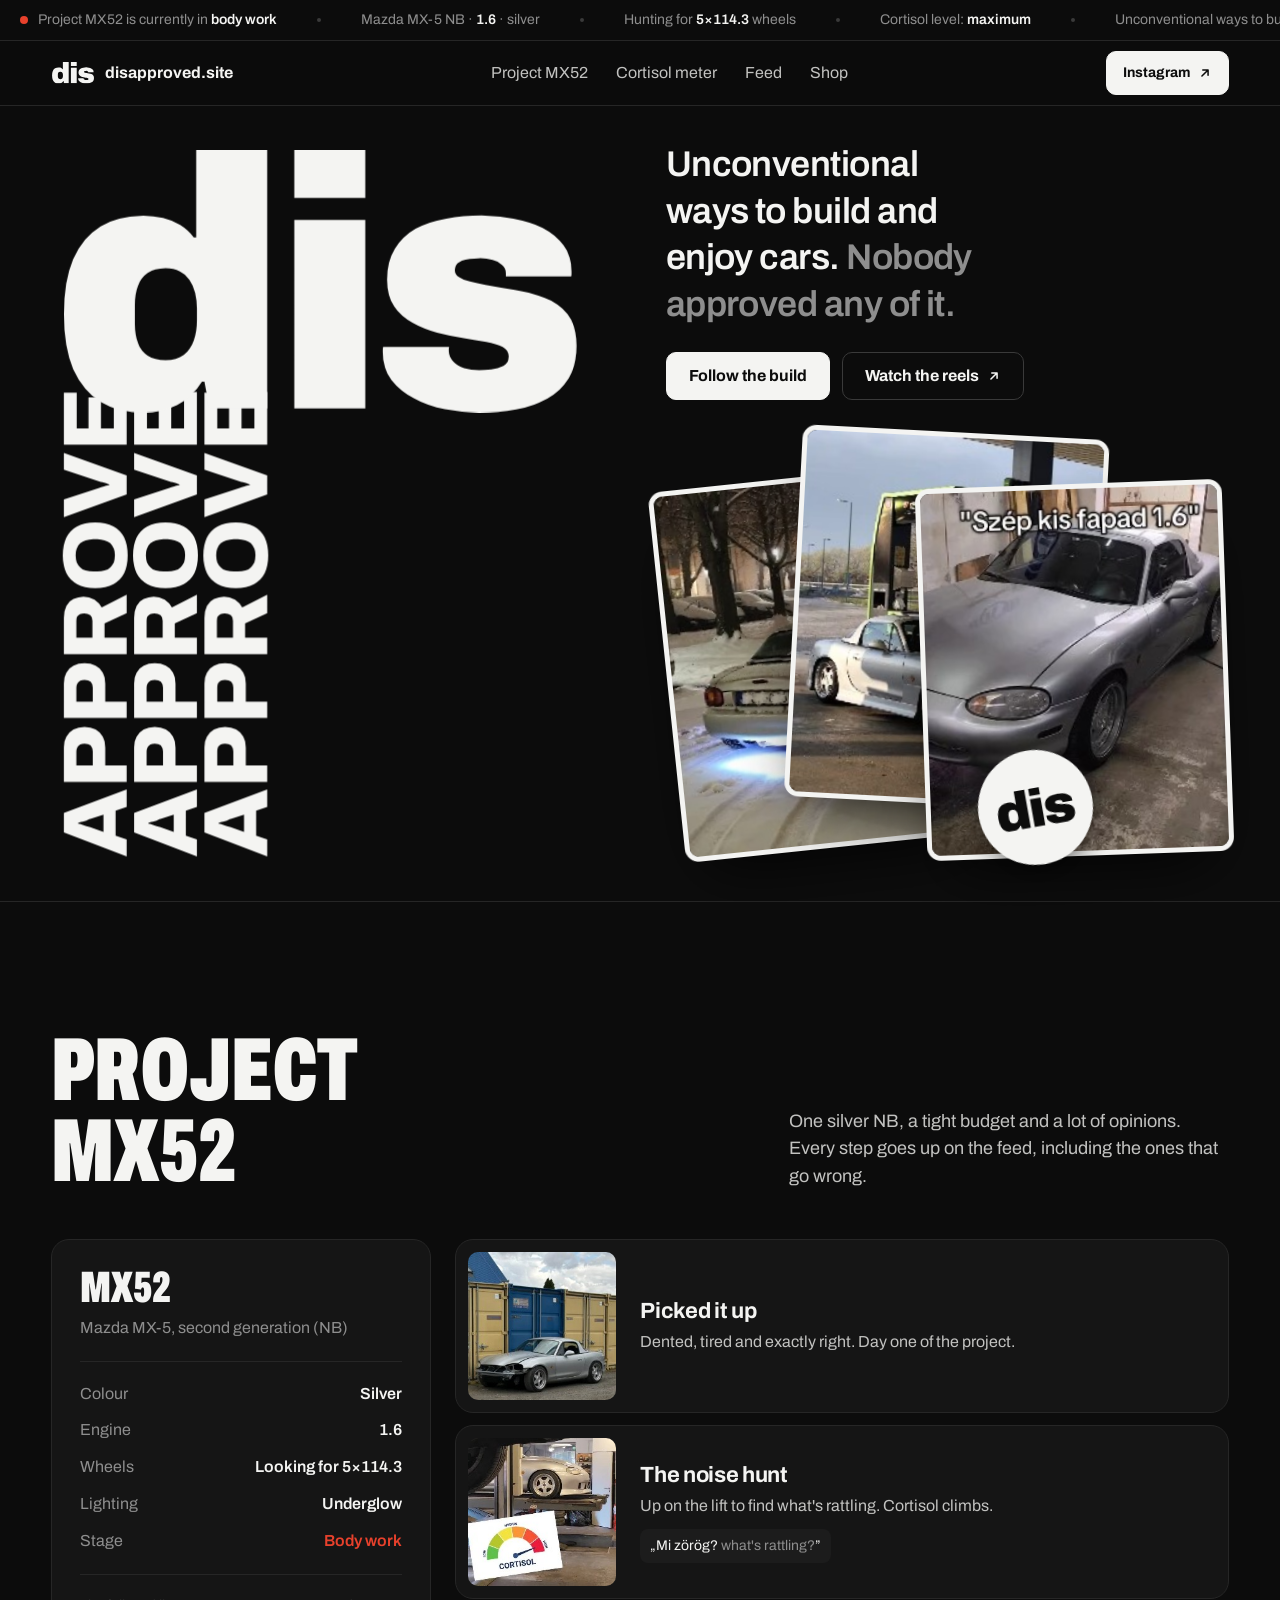
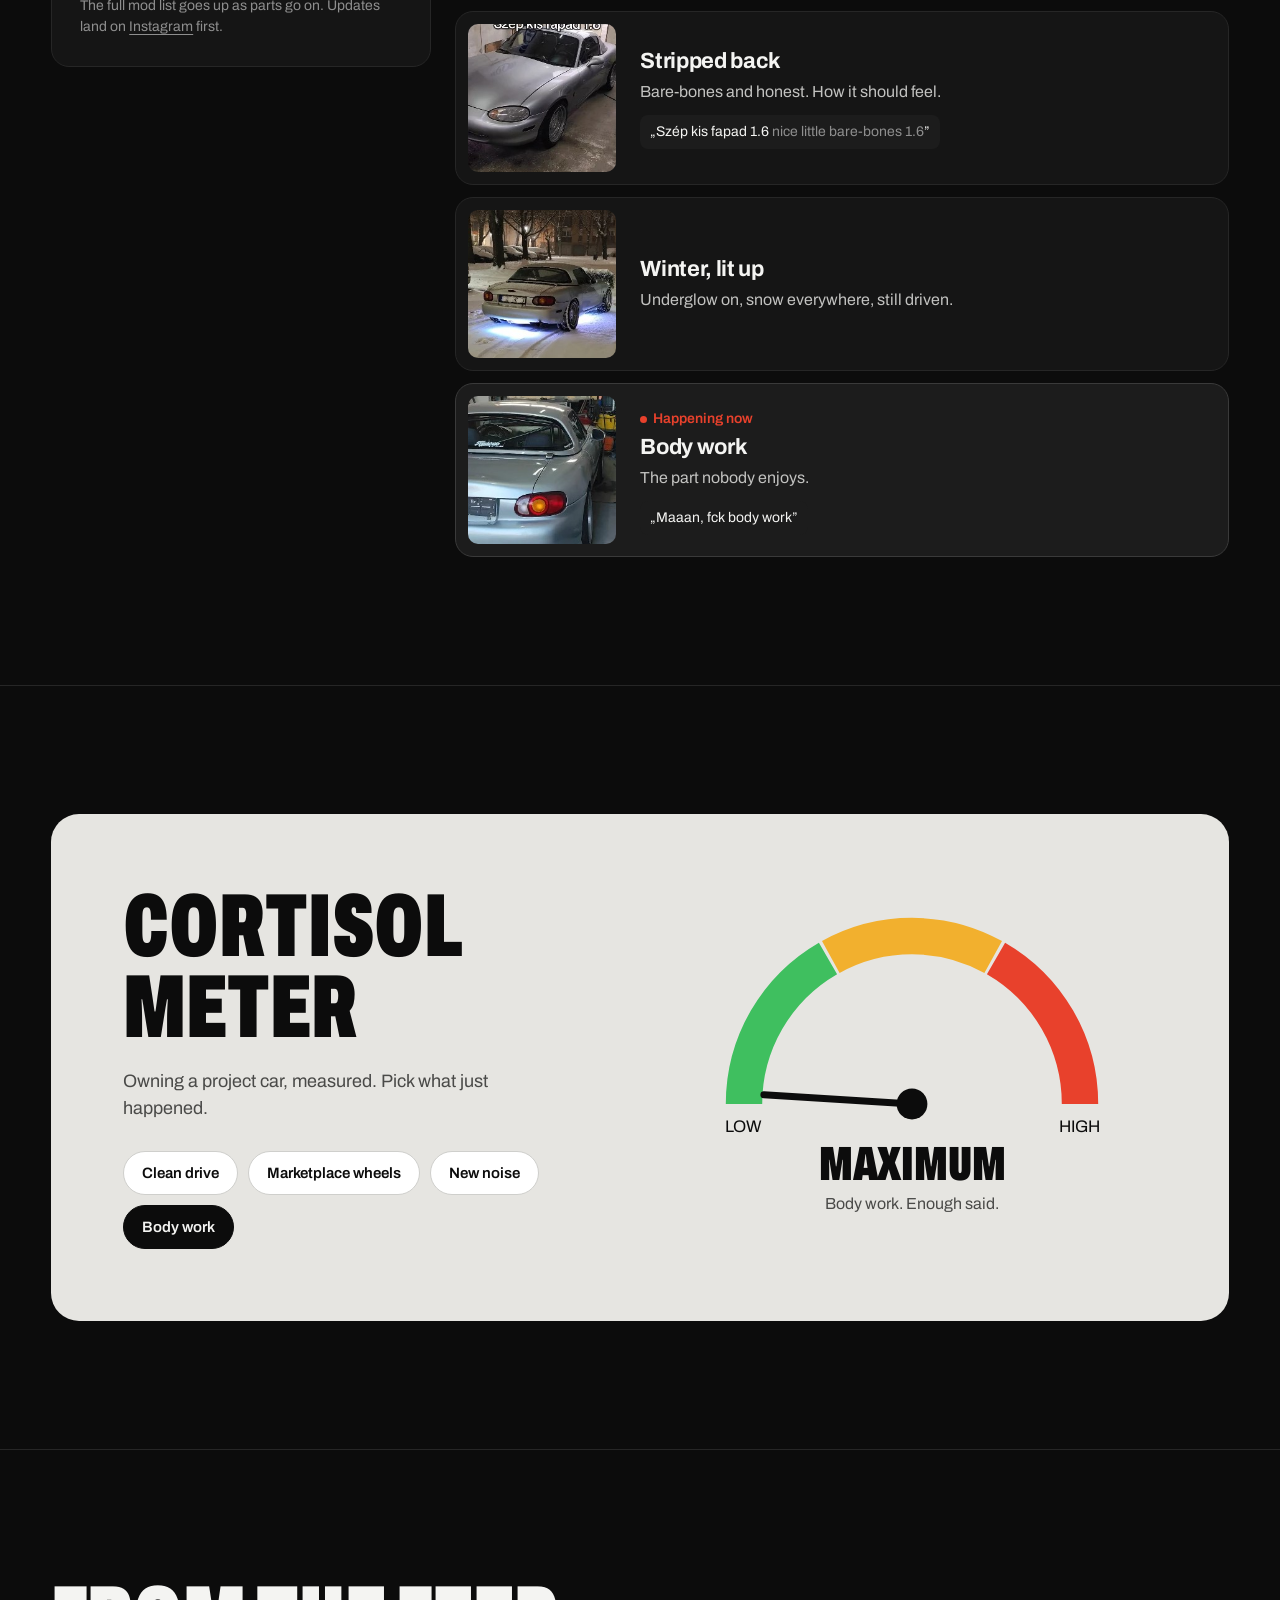
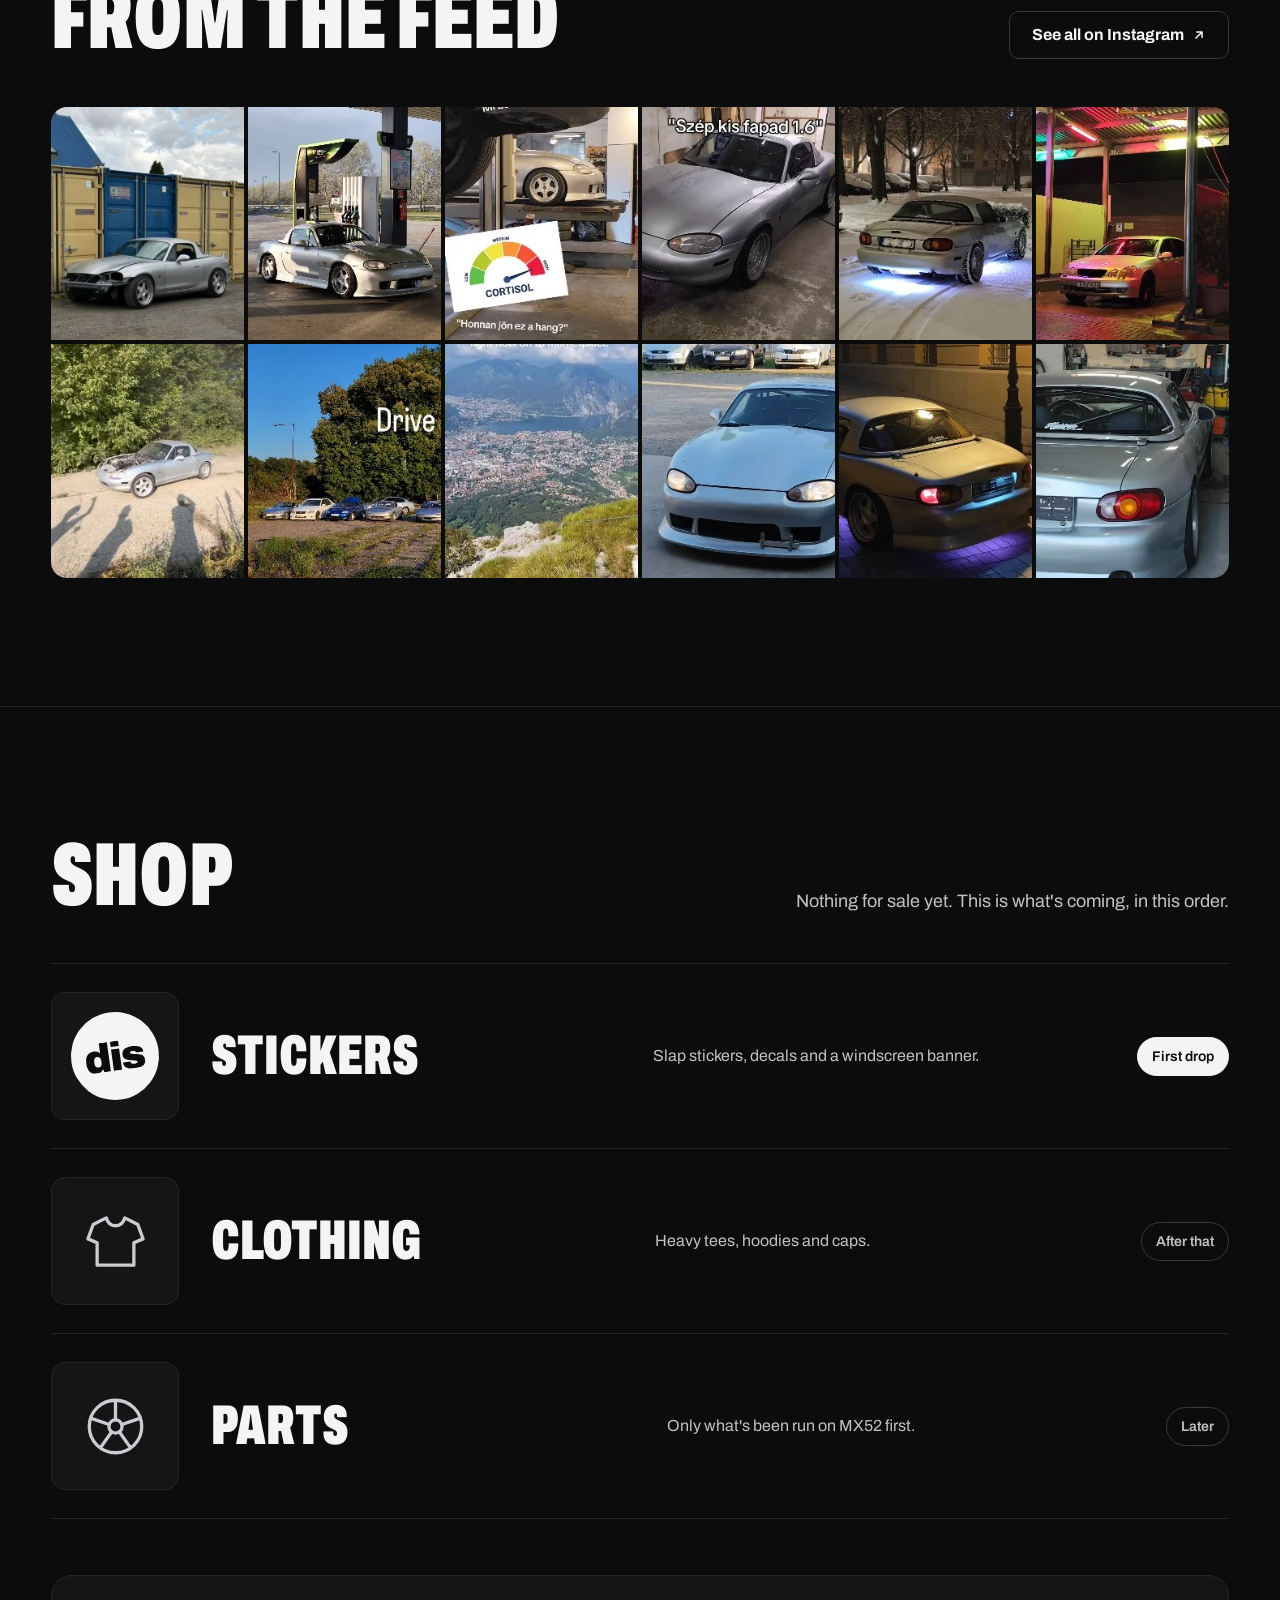
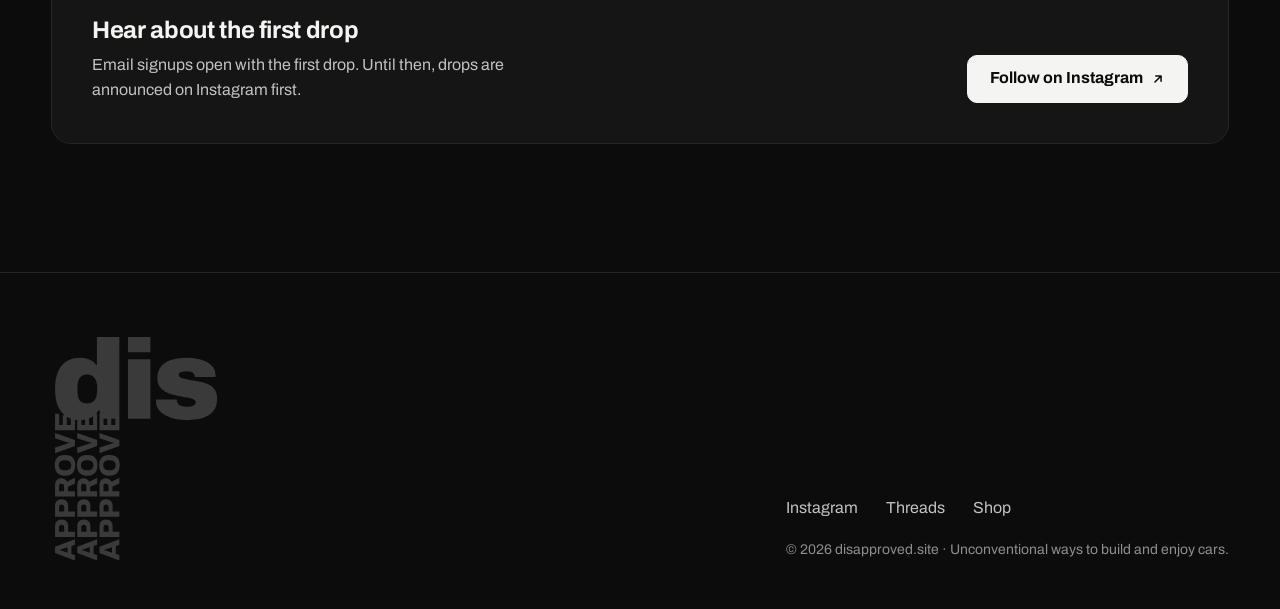
==== index.html @ ac0c45d6 "Turn the status bar into a right-drifting ticker with more facts Eight real items (MX52 stage, car s" ====
<!DOCTYPE html>
<html lang="en" class="no-js">
<head>
  <meta charset="UTF-8" />
  <meta name="viewport" content="width=device-width, initial-scale=1.0" />
  <title>disapproved.site</title>
  <meta name="description" content="Unconventional ways to build and enjoy cars. Follow Project MX52, a silver NB Miata, from the garage floor up." />
  <meta name="theme-color" content="#0c0c0c" />
  <meta property="og:title" content="disapproved.site" />
  <meta property="og:description" content="Unconventional ways to build and enjoy cars. Project MX52." />
  <meta property="og:image" content="img/fuel.jpg" />
  <link rel="icon" href="favicon.svg" type="image/svg+xml" />
  <link rel="preload" href="fonts/archivo-latin.woff2" as="font" type="font/woff2" crossorigin />
  <script>document.documentElement.classList.replace('no-js', 'js');</script>
  <link rel="stylesheet" href="base.css" />
  <style>
    @font-face { font-family: "Archivo"; src: url(fonts/archivo-latin.woff2) format("woff2"); font-weight: 400 900; font-stretch: 62% 100%; font-display: swap; unicode-range: U+0000-00FF, U+0131, U+0152-0153, U+02BB-02BC, U+02C6, U+02DA, U+02DC, U+2000-206F, U+20AC, U+2122, U+2191, U+2193, U+2212, U+2215, U+FEFF, U+FFFD; }
    @font-face { font-family: "Archivo"; src: url(fonts/archivo-hu.woff2) format("woff2"); font-weight: 400 900; font-stretch: 62% 100%; font-display: swap; unicode-range: U+0150-0151, U+0170-0171; }

    :root {
      --bg: #0c0c0c; --panel: #151515; --panel-2: #1c1c1c; --line: #262626; --line-2: #3a3a3a;
      --fg: #f4f4f2; --text-2: #c2c2c0; --mute: #8e8e8e;
      --silver: #c9ccd1; --low: #3fbf5f; --mid: #f2b02e; --high: #e8412c; --err: #ff7a66;
      --paper: #e6e5e1; --ink-on-light: #0c0c0c; --mute-on-light: #4a4a48; --line-on-light: #cfcfcc;
      --ease: cubic-bezier(.16, 1, .3, 1);
      --header-h: 64px;
      color-scheme: dark;
      accent-color: var(--fg);
      scrollbar-color: var(--line-2) var(--bg);
    }
    body { background: var(--bg); color: var(--fg); font-family: "Archivo", system-ui, sans-serif; font-size: 16px; line-height: 1.55; caret-color: var(--fg); overflow-wrap: break-word; }
    ::selection { background: var(--fg); color: var(--bg); }
    :focus-visible { outline: 2px solid var(--fg); outline-offset: 3px; border-radius: 4px; }
    p a:not([class]) { text-decoration: underline; text-underline-offset: .2em; text-decoration-thickness: 1px; }
    .cond { font-stretch: 62%; font-weight: 900; text-transform: uppercase; letter-spacing: 0; line-height: .9; }
    svg.logo, svg.dis { display: block; height: auto; }

    .skip { position: absolute; left: 16px; top: -100px; z-index: 100; background: var(--fg); color: var(--bg); padding: 12px 16px; border-radius: 8px; font-weight: 700; }
    .skip:focus { top: 12px; }

    /* Status line: one honest fact, no marquee */
    /* Status ticker: one line of real facts, drifting right forever. Pauses on hover. */
    .status { border-bottom: 1px solid var(--line); font-size: 14px; color: var(--mute); overflow: hidden; white-space: nowrap; }
    .status .track { display: flex; width: max-content; animation: drift 75s linear infinite; }
    .status:hover .track { animation-play-state: paused; }
    .status ul { display: flex; list-style: none; flex: none; }
    .status li { display: flex; align-items: center; gap: 10px; min-height: 40px; padding-inline: 20px; }
    .status li::after { content: ""; width: 4px; height: 4px; border-radius: 50%; background: var(--line-2); margin-left: 30px; }
    .status i { width: 8px; height: 8px; border-radius: 50%; background: var(--high); flex: none; }
    .status b { color: var(--fg); font-weight: 600; }
    @keyframes drift { from { transform: translateX(-33.3333%); } to { transform: translateX(0); } }

    header { position: sticky; top: 0; z-index: 20; background: rgba(12,12,12,.9); backdrop-filter: blur(12px); border-bottom: 1px solid var(--line); }
    nav { display: flex; align-items: center; justify-content: space-between; gap: 16px; min-height: var(--header-h); }
    .brand { display: flex; align-items: center; gap: 10px; font-weight: 700; min-height: 44px; }
    .brand svg.dis { width: 44px; }
    nav ul { display: flex; gap: 4px; list-style: none; }
    nav ul a { display: inline-flex; align-items: center; min-height: 44px; padding: 0 12px; border-radius: 8px; color: var(--text-2); transition: color .2s, background .2s; }
    nav ul a:hover { color: var(--fg); background: var(--panel); }

    .btn { display: inline-flex; align-items: center; justify-content: center; gap: 8px; min-height: 48px; font-weight: 700; padding: 0 22px; border-radius: 10px; background: var(--fg); color: var(--bg); border: 1px solid var(--fg); transition: transform .3s var(--ease), background .2s; white-space: nowrap; cursor: pointer; }
    .btn:hover { transform: translateY(-2px); }
    .btn-ghost { background: transparent; color: var(--fg); border-color: var(--line-2); }
    .btn-ghost:hover { background: var(--panel); }
    .btn-sm { min-height: 44px; padding: 0 16px; font-size: 14px; }
    .btn[disabled] { opacity: .6; cursor: progress; transform: none; }
    .arrow { width: 14px; height: 14px; flex: none; }

    section { padding-block: clamp(72px, 10vw, 128px); border-top: 1px solid var(--line); scroll-margin-top: var(--header-h); position: relative; }
    h2 { font-size: clamp(48px, 7vw, 96px); text-wrap: balance; }
    .head { display: flex; justify-content: space-between; align-items: end; gap: 24px 48px; flex-wrap: wrap; margin-bottom: 48px; position: relative; }
    .head > * { min-width: 0; }
    .head p { max-width: 44ch; color: var(--text-2); font-size: 18px; }

    /* --- Hero: mirrors the poster. Lockup top-left, car bottom-right. --- */
    .hero { padding-block: clamp(40px, 6vw, 88px) clamp(72px, 9vw, 112px); display: grid; grid-template-columns: minmax(0, .8fr) minmax(0, 1.2fr); gap: 32px clamp(32px, 6vw, 88px); align-items: start; grid-template-areas: "logo copy" "logo collage"; }
    .hero h1 { grid-area: logo; } .hero .copy { grid-area: copy; } .hero .collage { grid-area: collage; }
    .hero h1 svg.logo { width: min(100%, clamp(260px, 30vw, 640px)); }
    .hero .copy { padding-top: clamp(8px, 3vw, 40px); }
    .hero .tag { font-size: clamp(26px, 2.8vw, 48px); line-height: 1.3; letter-spacing: -.015em; font-weight: 600; max-width: 20ch; text-wrap: balance; }
    .hero .tag span { color: var(--mute); }
    .hero .ctas { display: flex; gap: 12px; flex-wrap: wrap; margin-top: 32px; }

    .collage { position: relative; margin-top: clamp(16px, 3vw, 40px); aspect-ratio: 1.45; width: min(100%, 860px); }
    .shot { position: absolute; width: 38%; border-radius: 14px; overflow: hidden; border: 5px solid var(--fg); background: var(--panel); box-shadow: 0 30px 60px -24px rgba(0,0,0,.9); rotate: var(--r); animation: settle 1.1s var(--ease) both; }
    .shot img { width: 100%; height: auto; aspect-ratio: 238 / 288; object-fit: cover; }
    .shot.s1 { left: 0; top: 10%; --r: -6deg; z-index: 1; }
    .shot.s2 { left: 31%; top: 0; --r: 3deg; z-index: 2; }
    .shot.s3 { right: 0; top: 14%; --r: -2deg; z-index: 3; }
    @keyframes settle { from { opacity: 0; rotate: 0deg; translate: 0 40px; } }
    .sticker { position: absolute; z-index: 4; left: 22%; bottom: -4%; width: 19%; aspect-ratio: 1; border-radius: 50%; background: var(--fg); color: var(--bg); display: grid; place-items: center; rotate: -10deg; box-shadow: 0 12px 30px -8px rgba(0,0,0,.7); }
    .sticker svg.dis { width: 70%; }

    /* --- Project MX52 --- */
    .build { display: grid; grid-template-columns: minmax(280px, 380px) 1fr; gap: 24px; align-items: start; }
    .spec { background: var(--panel); border: 1px solid var(--line); border-radius: 18px; padding: 28px; position: sticky; top: calc(var(--header-h) + 24px); }
    .spec .model { font-size: 44px; }
    .spec .sub { color: var(--mute); margin: 8px 0 20px; }
    .spec dl { display: grid; grid-template-columns: auto 1fr; gap: 12px 16px; padding-top: 20px; border-top: 1px solid var(--line); }
    .spec dt { color: var(--mute); }
    .spec dd { text-align: end; font-weight: 600; }
    .spec dd.now { color: var(--high); }
    .spec p.more { margin-top: 20px; padding-top: 20px; border-top: 1px solid var(--line); color: var(--mute); font-size: 14px; }

    .log { display: grid; gap: 12px; list-style: none; }
    .entry { display: grid; grid-template-columns: 148px 1fr; gap: 24px; align-items: center; background: var(--panel); border: 1px solid var(--line); border-radius: 18px; padding: 12px; }
    .entry > div { min-width: 0; padding-right: 12px; }
    .entry img { width: 148px; height: 148px; object-fit: cover; border-radius: 10px; }
    .entry h3 { font-size: 22px; letter-spacing: -.015em; line-height: 1.2; margin-bottom: 6px; }
    .entry p { color: var(--text-2); }
    .entry q { display: inline-block; margin-top: 10px; font-size: 14px; background: var(--panel-2); padding: 6px 10px; border-radius: 8px; quotes: "\201E" "\201D"; }
    .entry q span + span { color: var(--mute); }
    .entry.now { border-color: var(--line-2); background: var(--panel-2); }
    .entry .tag-now { display: inline-flex; align-items: center; gap: 6px; font-size: 14px; font-weight: 600; color: var(--high); margin-bottom: 4px; }
    .entry .tag-now::before { content: ""; width: 7px; height: 7px; border-radius: 50%; background: currentColor; }

    /* --- Cortisol meter --- */
    .meter { display: grid; grid-template-columns: 1fr 1fr; gap: 40px 56px; align-items: center; background: var(--paper); color: var(--ink-on-light); border-radius: 28px; padding: clamp(32px, 6vw, 72px); }
    .meter > * { min-width: 0; }
    .meter p { color: var(--mute-on-light); margin-top: 20px; max-width: 38ch; font-size: 18px; }
    .meter :focus-visible { outline-color: var(--ink-on-light); }
    .triggers { display: flex; flex-wrap: wrap; gap: 10px; margin-top: 28px; }
    .triggers button { min-height: 44px; cursor: pointer; border: 1px solid var(--line-on-light); background: #fff; color: var(--ink-on-light); border-radius: 999px; padding: 0 18px; font-weight: 600; font-size: 15px; transition: background .2s, color .2s, border-color .2s; }
    .triggers button:hover { border-color: var(--ink-on-light); }
    .triggers button[aria-pressed="true"] { background: var(--ink-on-light); color: var(--fg); border-color: var(--ink-on-light); }
    .gauge { width: min(100%, 420px); margin-inline: auto; --level: .97; }
    .gauge svg { width: 100%; height: auto; overflow: visible; }
    .needle { transform-origin: 150px 150px; transform: rotate(calc((var(--level) - .5) * 180deg)); transition: transform 1.2s cubic-bezier(.34, 1.3, .5, 1); }
    .readout { text-align: center; margin-top: 8px; }
    .readout b { display: block; font-size: 48px; }
    .readout span { display: block; color: var(--mute-on-light); margin-top: 6px; min-height: 3.1em; }

    /* --- Feed --- */
    .feed { display: grid; grid-template-columns: repeat(6, 1fr); gap: 4px; border-radius: 16px; overflow: hidden; list-style: none; }
    .feed a { position: relative; display: block; overflow: hidden; background: var(--panel); }
    .feed img { width: 100%; height: auto; aspect-ratio: 238 / 288; object-fit: cover; transition: transform .6s var(--ease); }
    .feed .cap { position: absolute; inset: auto 0 0 0; padding: 32px 12px 12px; font-size: 14px; font-weight: 600; line-height: 1.3; background: linear-gradient(transparent, rgba(0,0,0,.88)); opacity: 0; translate: 0 8px; transition: opacity .3s, translate .3s var(--ease); }
    .feed a:hover img { transform: scale(1.05); }
    .feed a:hover .cap, .feed a:focus-visible .cap { opacity: 1; translate: 0 0; }
    .feed a:focus-visible { outline-offset: -3px; }

    /* --- Shop: collection rows (REVVED's structure, Flowlife's calm) --- */
    #shop { overflow: hidden; }
    .tribal { position: absolute; right: -6%; top: 40px; width: min(62vw, 720px); aspect-ratio: 1; pointer-events: none; background: url(img/tribal.png) center / contain no-repeat; filter: invert(1); mix-blend-mode: screen; opacity: .16; }
    .rows { list-style: none; border-top: 1px solid var(--line); position: relative; }
    .row { display: grid; grid-template-columns: 128px minmax(0, 1fr) minmax(0, 1.1fr) auto; gap: 16px 32px; align-items: center; padding: 28px 0; border-bottom: 1px solid var(--line); }
    .thumb { position: relative; width: 128px; aspect-ratio: 1; border-radius: 14px; background: var(--panel); border: 1px solid var(--line); display: grid; place-items: center; overflow: hidden; }
    .thumb > img { position: absolute; inset: 0; width: 100%; height: 100%; object-fit: cover; }
    .thumb .disc { width: 70%; aspect-ratio: 1; border-radius: 50%; background: var(--fg); color: var(--bg); display: grid; place-items: center; rotate: -8deg; }
    .thumb .disc svg.dis { width: 70%; }
    .thumb svg.icon { width: 50%; color: var(--silver); }
    .row h3 { font-size: clamp(36px, 4.4vw, 56px); }
    .row p { color: var(--text-2); }
    .row .when { font-size: 14px; font-weight: 600; padding: 8px 14px; border-radius: 999px; border: 1px solid var(--line-2); color: var(--text-2); white-space: nowrap; }
    .row.first .when { background: var(--fg); color: var(--bg); border-color: var(--fg); }

    .signup { position: relative; display: grid; grid-template-columns: 1fr auto; gap: 24px 48px; align-items: end; margin-top: 56px; padding: clamp(24px, 4vw, 40px); border: 1px solid var(--line); border-radius: 20px; background: var(--panel); }
    .signup > * { min-width: 0; }
    .signup h3 { font-size: 24px; line-height: 1.2; letter-spacing: -.015em; }
    .signup p { color: var(--text-2); margin-top: 8px; max-width: 52ch; }
    .signup form { display: flex; gap: 8px; flex-wrap: wrap; }
    .signup label { display: block; width: 100%; font-size: 14px; color: var(--text-2); }
    .signup input { flex: 1 1 240px; min-width: 0; min-height: 48px; padding: 0 16px; border-radius: 10px; border: 1px solid var(--line-2); background: var(--bg); font-size: 16px; }
    .signup input[aria-invalid="true"] { border-color: var(--err); }
    .signup .msg { width: 100%; font-size: 14px; color: var(--text-2); min-height: 1.4em; }
    .signup .msg.err { color: var(--err); }
    .signup.is-open .closed-only { display: none; }

    footer { border-top: 1px solid var(--line); padding: 64px 0 48px; }
    footer .wrap { display: flex; justify-content: space-between; align-items: end; gap: 32px; flex-wrap: wrap; }
    footer .marks { display: flex; align-items: end; gap: 24px; }
    footer svg.logo { width: clamp(120px, 14vw, 170px); color: var(--line-2); }
    footer .badge { width: clamp(120px, 14vw, 170px); aspect-ratio: 1; border-radius: 16px; object-fit: cover; }
    footer ul { display: flex; flex-wrap: wrap; gap: 4px; list-style: none; margin-left: -12px; }
    footer ul a { display: inline-flex; align-items: center; min-height: 44px; padding: 0 12px; color: var(--text-2); border-radius: 8px; }
    footer ul a:hover { color: var(--fg); }
    footer small { display: block; color: var(--mute); font-size: 14px; margin-top: 8px; }

    @media (min-width: 1500px) {
      .log { grid-template-columns: 1fr 1fr; }
      .log .entry.now { grid-column: 1 / -1; }
    }
    @media (min-width: 1800px) {
      .feed { grid-template-columns: repeat(12, 1fr); }
    }

    /* Desktop: the hero owns the first screen. Logo scales with viewport height,
       collage fills the right-hand column. */
    @media (min-width: 961px) {
      .hero { min-height: calc(100svh - var(--header-h) - 41px); align-content: center; padding-block: clamp(32px, 4vh, 64px); grid-template-columns: auto minmax(0, 1fr); }
      .hero h1 svg.logo { width: auto; height: calc(100svh - var(--header-h) - 41px - 2 * clamp(32px, 4vh, 64px)); max-width: 42vw; }
      .hero .copy { display: flex; justify-content: space-between; align-items: end; gap: 24px 48px; flex-wrap: wrap; padding-top: 0; }
      .hero .tag { max-width: 18ch; }
      .hero .ctas { margin-top: 0; }
      .collage { width: 100%; aspect-ratio: auto; height: 100%; min-height: 360px; margin-top: 0; }
      .hero { grid-template-rows: auto 1fr; }
      .shot { width: auto; height: 86%; aspect-ratio: 238 / 288; }
      .shot img { height: 100%; }
      .shot.s1 { left: 0; top: 10%; }
      .shot.s2 { left: 50%; translate: -50% 0; top: 0; }
      .shot.s3 { left: auto; right: 0; top: 12%; }
      .sticker { left: auto; right: 24%; bottom: 0; width: clamp(96px, 9vw, 170px); }
    }
    @media (max-width: 960px) {
      :root { --header-h: 116px; }
      nav { flex-wrap: wrap; row-gap: 0; padding-top: 8px; }
      nav ul { order: 3; width: calc(100% + 2 * var(--gutter)); margin: 0 calc(-1 * var(--gutter)); padding: 4px calc(var(--gutter) - 4px) 8px; overflow-x: auto; scrollbar-width: none; border-top: 1px solid var(--line); }
      nav ul::-webkit-scrollbar { display: none; }
      nav ul a { white-space: nowrap; }
      .hero { grid-template-columns: minmax(0, .9fr) minmax(0, 1.1fr); grid-template-areas: "logo copy" "collage collage"; }
      .hero .collage { justify-self: center; width: 100%; }
      .build { grid-template-columns: 1fr; }
      .spec { position: static; }
      .meter { grid-template-columns: 1fr; }
      .feed { grid-template-columns: repeat(3, 1fr); }
      .row { grid-template-columns: 88px minmax(0, 1fr) auto; }
      .thumb { width: 88px; grid-row: span 2; }
      .row p { grid-column: 2 / -1; }
      .row .when { grid-column: 3; grid-row: 1; }
      .signup { grid-template-columns: 1fr; }
    }
    @media (max-width: 600px) {
      .hero { grid-template-columns: 1fr; grid-template-areas: "logo" "copy" "collage"; }
      .hero h1 svg.logo { width: 62%; }
      .hero .copy { padding-top: 0; }
      .entry { grid-template-columns: 96px 1fr; gap: 16px; }
      .entry img { width: 96px; height: 96px; }
      .entry h3 { font-size: 19px; }
      .signup .btn { width: 100%; }
    }
    @media (prefers-reduced-motion: reduce) {
      .shot { animation: none; }
      .needle, .feed img, .feed .cap, .btn { transition: none; }
    }

    /* --- Motion ---------------------------------------------------------
       Focal moment: the lockup assembles on load ("dis" drops in, the three
       APPROVE lines slide up in turn), then the photos land. Everything else
       eases in with scroll via CSS scroll timelines; unsupported browsers
       simply show the content. */
    .lockup .lp { transform-box: fill-box; }
    .lp-dis { animation: lp-drop .9s var(--ease) .1s both; }
    .lp-a1, .lp-a2, .lp-a3 { animation: lp-rise .8s var(--ease) both; clip-path: inset(0); }
    .lp-a1 { animation-delay: .35s; } .lp-a2 { animation-delay: .45s; } .lp-a3 { animation-delay: .55s; }
    @keyframes lp-drop { from { opacity: 0; transform: translateY(-18%); } }
    @keyframes lp-rise { from { opacity: 0; transform: translateY(22%); clip-path: inset(0 0 100% 0); } }
    .hero .copy { animation: fade-up .8s var(--ease) .5s both; }
    .shot.s1 { animation-delay: .7s; } .shot.s2 { animation-delay: .8s; } .shot.s3 { animation-delay: .9s; }
    .sticker { animation: stamp .6s var(--ease) 1.15s both; }
    @keyframes fade-up { from { opacity: 0; translate: 0 16px; } }
    @keyframes stamp { from { opacity: 0; scale: 1.6; rotate: -30deg; } }

    @supports (animation-timeline: view()) {
      .rise { animation: rise linear both; animation-timeline: view(); animation-range: entry 0% entry 70%; }
      .feed li:nth-child(6n+2), .rows .row:nth-child(2) { animation-range: entry 5% entry 80%; }
      .feed li:nth-child(6n+3), .rows .row:nth-child(3) { animation-range: entry 10% entry 90%; }
      .feed li:nth-child(6n+4) { animation-range: entry 15% entry 95%; }
      .feed li:nth-child(6n+5) { animation-range: entry 20% entry 100%; }
      .feed li:nth-child(6n+6) { animation-range: entry 25% cover 30%; }
      @keyframes rise { from { opacity: 0; translate: 0 48px; } to { opacity: 1; translate: 0 0; } }
      /* Section headings slide in from the side they sit on */
      .head h2.rise { animation-name: slide-in; }
      @keyframes slide-in { from { opacity: 0; translate: -6vw 0; } to { opacity: 1; translate: 0 0; } }
    }

    @media (prefers-reduced-motion: reduce) {
      .status .track { animation: none; transform: none; }
      .lp-dis, .lp-a1, .lp-a2, .lp-a3, .hero .copy, .sticker { animation: fade .4s ease both; }
      .lp-a1, .lp-a2, .lp-a3 { clip-path: none; }
      @keyframes fade { from { opacity: 0; } }
      @supports (animation-timeline: view()) {
        .rise, .head h2.rise { animation-name: fade-only; }
        @keyframes fade-only { from { opacity: 0; } to { opacity: 1; } }
      }
    }
  </style>
</head>
<body>
  <svg width="0" height="0" style="position:absolute" aria-hidden="true" focusable="false">
    <symbol id="logo" viewBox="0 -725 1507 1983"><path transform="scale(1,-1)" fill="currentColor" d="M259 -12Q189 -12 139 18Q89 49 62 110Q36 172 36 265Q36 357 62 418Q89 479 139 510Q189 540 259 540Q287 540 314 534Q340 527 362 514Q385 500 400 479H407V725H606V0H444L430 75H423Q395 30 353 9Q311 -12 259 -12ZM321 135Q352 135 372 150Q391 165 400 190Q409 216 409 247V280Q409 303 404 324Q399 344 388 360Q378 375 361 384Q344 393 321 393Q290 393 271 380Q252 367 244 344Q235 321 235 290V237Q235 206 244 183Q252 160 271 148Q290 135 321 135Z M682 590V725H881V590ZM682 0V528H881V0Z M1200 -12Q1152 -12 1104 -2Q1057 7 1018 28Q978 48 954 80Q930 112 930 158Q930 161 930 164Q930 168 931 172H1116Q1115 169 1115 166Q1115 163 1115 161Q1116 143 1128 131Q1139 119 1158 113Q1177 107 1200 107Q1214 107 1234 109Q1253 111 1268 119Q1283 127 1283 146Q1283 163 1266 172Q1248 180 1220 186Q1191 191 1157 197Q1120 203 1082 212Q1045 222 1013 240Q981 257 962 286Q942 315 942 361Q942 413 964 448Q985 483 1022 504Q1060 524 1108 532Q1155 541 1207 541Q1252 541 1296 532Q1341 524 1378 506Q1415 487 1437 457Q1459 427 1459 384Q1459 381 1459 376Q1459 372 1458 370H1275V378Q1275 393 1264 402Q1254 412 1238 416Q1221 421 1204 421Q1198 421 1186 420Q1174 420 1162 417Q1149 414 1140 407Q1132 400 1132 387Q1132 375 1144 368Q1155 360 1174 356Q1194 351 1218 346Q1256 339 1300 332Q1344 326 1384 310Q1423 295 1448 264Q1473 232 1473 175Q1473 121 1451 84Q1429 48 1391 27Q1353 6 1304 -3Q1254 -12 1200 -12Z M212 -1256 36 -1189V-1134L212 -1068V-1117L181 -1128V-1198L212 -1208ZM147 -1187V-1139L110 -1151Q107 -1152 103 -1154Q99 -1155 94 -1157Q89 -1158 84 -1159Q79 -1161 76 -1162V-1164Q81 -1165 87 -1167Q93 -1169 99 -1171Q105 -1173 110 -1174Z M212 -1047H36V-950Q36 -932 43 -920Q50 -907 63 -900Q76 -893 94 -893Q112 -893 125 -900Q138 -907 145 -920Q152 -933 152 -951V-1001H212ZM117 -1001V-962Q117 -951 111 -945Q105 -940 94 -940Q87 -940 82 -942Q77 -945 74 -950Q71 -954 71 -962V-1001Z M212 -868H36V-771Q36 -753 43 -741Q50 -728 63 -721Q76 -714 94 -714Q112 -714 125 -721Q138 -728 145 -741Q152 -754 152 -772V-822H212ZM117 -822V-783Q117 -772 111 -766Q105 -761 94 -761Q87 -761 82 -763Q77 -766 74 -771Q71 -775 71 -783V-822Z M212 -689H36V-587Q36 -567 43 -554Q50 -541 63 -534Q76 -528 91 -528Q108 -528 122 -536Q135 -544 142 -558L212 -522V-574L150 -603V-643H212ZM116 -643V-596Q116 -586 110 -580Q103 -575 93 -575Q86 -575 81 -577Q76 -580 73 -584Q71 -589 71 -596V-643Z M215 -412Q215 -441 205 -462Q195 -482 175 -493Q154 -504 124 -504Q93 -504 73 -493Q53 -482 43 -462Q33 -441 33 -412Q33 -383 43 -362Q53 -342 73 -331Q93 -320 124 -320Q154 -320 175 -331Q195 -342 205 -362Q215 -383 215 -412ZM179 -412Q179 -401 176 -393Q172 -384 166 -378Q160 -373 150 -370Q141 -367 130 -367H118Q107 -367 97 -370Q88 -373 82 -378Q75 -384 72 -393Q69 -401 69 -412Q69 -423 72 -432Q75 -440 82 -446Q88 -452 97 -454Q107 -457 118 -457H130Q141 -457 150 -454Q160 -452 166 -446Q172 -440 176 -432Q179 -423 179 -412Z M212 -241 36 -305V-255L135 -223Q138 -222 143 -220Q148 -219 154 -217Q159 -216 163 -215V-213Q159 -212 154 -210Q149 -209 144 -207Q139 -206 135 -205L36 -172V-125L212 -188Z M212 -102H36V44H72V-56H105V31H140V-56H176V46H212Z M409 -1256 233 -1189V-1134L409 -1068V-1117L378 -1128V-1198L409 -1208ZM344 -1187V-1139L307 -1151Q304 -1152 300 -1154Q296 -1155 291 -1157Q286 -1158 281 -1159Q276 -1161 273 -1162V-1164Q278 -1165 284 -1167Q290 -1169 296 -1171Q302 -1173 307 -1174Z M409 -1047H233V-950Q233 -932 240 -920Q247 -907 260 -900Q273 -893 291 -893Q309 -893 322 -900Q335 -907 342 -920Q349 -933 349 -951V-1001H409ZM314 -1001V-962Q314 -951 308 -945Q302 -940 291 -940Q284 -940 279 -942Q274 -945 271 -950Q268 -954 268 -962V-1001Z M409 -868H233V-771Q233 -753 240 -741Q247 -728 260 -721Q273 -714 291 -714Q309 -714 322 -721Q335 -728 342 -741Q349 -754 349 -772V-822H409ZM314 -822V-783Q314 -772 308 -766Q302 -761 291 -761Q284 -761 279 -763Q274 -766 271 -771Q268 -775 268 -783V-822Z M409 -689H233V-587Q233 -567 240 -554Q247 -541 260 -534Q273 -528 288 -528Q305 -528 319 -536Q332 -544 339 -558L409 -522V-574L347 -603V-643H409ZM313 -643V-596Q313 -586 307 -580Q300 -575 290 -575Q283 -575 278 -577Q273 -580 270 -584Q268 -589 268 -596V-643Z M412 -412Q412 -441 402 -462Q392 -482 372 -493Q351 -504 321 -504Q290 -504 270 -493Q250 -482 240 -462Q230 -441 230 -412Q230 -383 240 -362Q250 -342 270 -331Q290 -320 321 -320Q351 -320 372 -331Q392 -342 402 -362Q412 -383 412 -412ZM376 -412Q376 -401 373 -393Q369 -384 363 -378Q357 -373 347 -370Q338 -367 327 -367H315Q304 -367 294 -370Q285 -373 279 -378Q272 -384 269 -393Q266 -401 266 -412Q266 -423 269 -432Q272 -440 279 -446Q285 -452 294 -454Q304 -457 315 -457H327Q338 -457 347 -454Q357 -452 363 -446Q369 -440 373 -432Q376 -423 376 -412Z M409 -241 233 -305V-255L332 -223Q335 -222 340 -220Q345 -219 351 -217Q356 -216 360 -215V-213Q356 -212 351 -210Q346 -209 341 -207Q336 -206 332 -205L233 -172V-125L409 -188Z M409 -102H233V44H269V-56H302V31H337V-56H373V46H409Z M606 -1256 430 -1189V-1134L606 -1068V-1117L575 -1128V-1198L606 -1208ZM541 -1187V-1139L504 -1151Q501 -1152 497 -1154Q493 -1155 488 -1157Q483 -1158 478 -1159Q473 -1161 470 -1162V-1164Q475 -1165 481 -1167Q487 -1169 493 -1171Q499 -1173 504 -1174Z M606 -1047H430V-950Q430 -932 437 -920Q444 -907 457 -900Q470 -893 488 -893Q506 -893 519 -900Q532 -907 539 -920Q546 -933 546 -951V-1001H606ZM511 -1001V-962Q511 -951 505 -945Q499 -940 488 -940Q481 -940 476 -942Q471 -945 468 -950Q466 -954 466 -962V-1001Z M606 -868H430V-771Q430 -753 437 -741Q444 -728 457 -721Q470 -714 488 -714Q506 -714 519 -721Q532 -728 539 -741Q546 -754 546 -772V-822H606ZM511 -822V-783Q511 -772 505 -766Q499 -761 488 -761Q481 -761 476 -763Q471 -766 468 -771Q466 -775 466 -783V-822Z M606 -689H430V-587Q430 -567 437 -554Q445 -541 457 -534Q470 -528 485 -528Q502 -528 516 -536Q529 -544 536 -558L606 -522V-574L544 -603V-643H606ZM510 -643V-596Q510 -586 504 -580Q497 -575 487 -575Q480 -575 475 -577Q470 -580 467 -584Q465 -589 465 -596V-643Z M609 -412Q609 -441 599 -462Q589 -482 569 -493Q548 -504 518 -504Q487 -504 467 -493Q447 -482 437 -462Q427 -441 427 -412Q427 -383 437 -362Q447 -342 467 -331Q487 -320 518 -320Q548 -320 569 -331Q589 -342 599 -362Q609 -383 609 -412ZM573 -412Q573 -401 570 -393Q566 -384 560 -378Q554 -373 545 -370Q535 -367 524 -367H512Q501 -367 491 -370Q482 -373 476 -378Q469 -384 466 -393Q463 -401 463 -412Q463 -423 466 -432Q469 -440 476 -446Q482 -452 491 -454Q501 -457 512 -457H524Q535 -457 545 -454Q554 -452 560 -446Q566 -440 570 -432Q573 -423 573 -412Z M606 -241 430 -305V-255L529 -223Q532 -222 537 -220Q542 -219 548 -217Q553 -216 557 -215V-213Q553 -212 548 -210Q543 -209 538 -207Q533 -206 529 -205L430 -172V-125L606 -188Z M606 -102H430V44H466V-56H499V31H534V-56H570V46H606Z" /></symbol>
    <symbol id="dis" viewBox="0 -725 1507 725"><path transform="scale(1,-1)" fill="currentColor" d="M259 -12Q189 -12 139 18Q89 49 62 110Q36 172 36 265Q36 357 62 418Q89 479 139 510Q189 540 259 540Q287 540 314 534Q340 527 362 514Q385 500 400 479H407V725H606V0H444L430 75H423Q395 30 353 9Q311 -12 259 -12ZM321 135Q352 135 372 150Q391 165 400 190Q409 216 409 247V280Q409 303 404 324Q399 344 388 360Q378 375 361 384Q344 393 321 393Q290 393 271 380Q252 367 244 344Q235 321 235 290V237Q235 206 244 183Q252 160 271 148Q290 135 321 135Z M682 590V725H881V590ZM682 0V528H881V0Z M1200 -12Q1152 -12 1104 -2Q1057 7 1018 28Q978 48 954 80Q930 112 930 158Q930 161 930 164Q930 168 931 172H1116Q1115 169 1115 166Q1115 163 1115 161Q1116 143 1128 131Q1139 119 1158 113Q1177 107 1200 107Q1214 107 1234 109Q1253 111 1268 119Q1283 127 1283 146Q1283 163 1266 172Q1248 180 1220 186Q1191 191 1157 197Q1120 203 1082 212Q1045 222 1013 240Q981 257 962 286Q942 315 942 361Q942 413 964 448Q985 483 1022 504Q1060 524 1108 532Q1155 541 1207 541Q1252 541 1296 532Q1341 524 1378 506Q1415 487 1437 457Q1459 427 1459 384Q1459 381 1459 376Q1459 372 1458 370H1275V378Q1275 393 1264 402Q1254 412 1238 416Q1221 421 1204 421Q1198 421 1186 420Q1174 420 1162 417Q1149 414 1140 407Q1132 400 1132 387Q1132 375 1144 368Q1155 360 1174 356Q1194 351 1218 346Q1256 339 1300 332Q1344 326 1384 310Q1423 295 1448 264Q1473 232 1473 175Q1473 121 1451 84Q1429 48 1391 27Q1353 6 1304 -3Q1254 -12 1200 -12Z" /></symbol>
    <symbol id="arrow" viewBox="0 0 16 16"><path d="M4.5 11.5l7-7M5.5 4.5h6v6" fill="none" stroke="currentColor" stroke-width="1.75" stroke-linecap="round" stroke-linejoin="round" /></symbol>
    <symbol id="i-shirt" viewBox="0 0 48 48"><path d="M17 6l-10 5-4 11 7 3v17h28V25l7-3-4-11-10-5c-1 4-3.5 6-7 6s-6-2-7-6z" fill="none" stroke="currentColor" stroke-width="2.5" stroke-linejoin="round" /></symbol>
    <symbol id="i-wheel" viewBox="0 0 48 48"><g fill="none" stroke="currentColor" stroke-width="2.5"><circle cx="24" cy="24" r="20" /><circle cx="24" cy="24" r="5" /><path d="M24 19V5M28.8 22.5L42 18M27 28.2l8 11.3M21 28.2l-8 11.3M19.2 22.5L6 18" stroke-linecap="round" /></g></symbol>
  </svg>

  <a class="skip" href="#main">Skip to content</a>

  <div class="status">
    <p class="sr-only">Project MX52 is currently in body work. Stickers are the first drop.</p>
    <div class="track" aria-hidden="true">
      <ul>
        <li><i></i><span>Project MX52 is currently in <b>body work</b></span></li>
        <li><span>Mazda MX-5 NB · <b>1.6</b> · silver</span></li>
        <li><span>Hunting for <b>5×114.3</b> wheels</span></li>
        <li><span>Cortisol level: <b>maximum</b></span></li>
        <li><span>Unconventional ways to build and enjoy cars</span></li>
        <li><span><b>Stickers</b> are the first drop</span></li>
        <li><span lang="hu">„Mi zörög?”</span></li>
        <li><span>New posts on Instagram <b>@disapproved.site</b></span></li>
      </ul>
      <ul>
        <li><i></i><span>Project MX52 is currently in <b>body work</b></span></li>
        <li><span>Mazda MX-5 NB · <b>1.6</b> · silver</span></li>
        <li><span>Hunting for <b>5×114.3</b> wheels</span></li>
        <li><span>Cortisol level: <b>maximum</b></span></li>
        <li><span>Unconventional ways to build and enjoy cars</span></li>
        <li><span><b>Stickers</b> are the first drop</span></li>
        <li><span lang="hu">„Mi zörög?”</span></li>
        <li><span>New posts on Instagram <b>@disapproved.site</b></span></li>
      </ul>
      <ul>
        <li><i></i><span>Project MX52 is currently in <b>body work</b></span></li>
        <li><span>Mazda MX-5 NB · <b>1.6</b> · silver</span></li>
        <li><span>Hunting for <b>5×114.3</b> wheels</span></li>
        <li><span>Cortisol level: <b>maximum</b></span></li>
        <li><span>Unconventional ways to build and enjoy cars</span></li>
        <li><span><b>Stickers</b> are the first drop</span></li>
        <li><span lang="hu">„Mi zörög?”</span></li>
        <li><span>New posts on Instagram <b>@disapproved.site</b></span></li>
      </ul>
    </div>
  </div>

  <header>
    <nav class="wrap" aria-label="Main">
      <a href="#top" class="brand"><svg class="dis" viewBox="0 0 1507 725" aria-hidden="true"><use href="#dis" /></svg><span>disapproved.site</span></a>
      <ul>
        <li><a href="#build">Project MX52</a></li>
        <li><a href="#cortisol">Cortisol meter</a></li>
        <li><a href="#feed">Feed</a></li>
        <li><a href="#shop">Shop</a></li>
      </ul>
      <a href="https://www.instagram.com/disapproved.site/" class="btn btn-sm" target="_blank" rel="noopener">Instagram<svg class="arrow" aria-hidden="true"><use href="#arrow" /></svg></a>
    </nav>
  </header>

  <main id="main">
    <div class="hero wrap" id="top">
      <h1><span class="sr-only">disapproved</span><svg class="logo lockup" viewBox="0 -725 1507 1983" aria-hidden="true"><g class="lp lp-a1"><path transform="scale(1,-1)" fill="currentColor" d="M212 -1256 36 -1189V-1134L212 -1068V-1117L181 -1128V-1198L212 -1208ZM147 -1187V-1139L110 -1151Q107 -1152 103 -1154Q99 -1155 94 -1157Q89 -1158 84 -1159Q79 -1161 76 -1162V-1164Q81 -1165 87 -1167Q93 -1169 99 -1171Q105 -1173 110 -1174Z M212 -1047H36V-950Q36 -932 43 -920Q50 -907 63 -900Q76 -893 94 -893Q112 -893 125 -900Q138 -907 145 -920Q152 -933 152 -951V-1001H212ZM117 -1001V-962Q117 -951 111 -945Q105 -940 94 -940Q87 -940 82 -942Q77 -945 74 -950Q71 -954 71 -962V-1001Z M212 -868H36V-771Q36 -753 43 -741Q50 -728 63 -721Q76 -714 94 -714Q112 -714 125 -721Q138 -728 145 -741Q152 -754 152 -772V-822H212ZM117 -822V-783Q117 -772 111 -766Q105 -761 94 -761Q87 -761 82 -763Q77 -766 74 -771Q71 -775 71 -783V-822Z M212 -689H36V-587Q36 -567 43 -554Q50 -541 63 -534Q76 -528 91 -528Q108 -528 122 -536Q135 -544 142 -558L212 -522V-574L150 -603V-643H212ZM116 -643V-596Q116 -586 110 -580Q103 -575 93 -575Q86 -575 81 -577Q76 -580 73 -584Q71 -589 71 -596V-643Z M215 -412Q215 -441 205 -462Q195 -482 175 -493Q154 -504 124 -504Q93 -504 73 -493Q53 -482 43 -462Q33 -441 33 -412Q33 -383 43 -362Q53 -342 73 -331Q93 -320 124 -320Q154 -320 175 -331Q195 -342 205 -362Q215 -383 215 -412ZM179 -412Q179 -401 176 -393Q172 -384 166 -378Q160 -373 150 -370Q141 -367 130 -367H118Q107 -367 97 -370Q88 -373 82 -378Q75 -384 72 -393Q69 -401 69 -412Q69 -423 72 -432Q75 -440 82 -446Q88 -452 97 -454Q107 -457 118 -457H130Q141 -457 150 -454Q160 -452 166 -446Q172 -440 176 -432Q179 -423 179 -412Z M212 -241 36 -305V-255L135 -223Q138 -222 143 -220Q148 -219 154 -217Q159 -216 163 -215V-213Q159 -212 154 -210Q149 -209 144 -207Q139 -206 135 -205L36 -172V-125L212 -188Z M212 -102H36V44H72V-56H105V31H140V-56H176V46H212Z" /></g><g class="lp lp-a2"><path transform="scale(1,-1)" fill="currentColor" d="M409 -1256 233 -1189V-1134L409 -1068V-1117L378 -1128V-1198L409 -1208ZM344 -1187V-1139L307 -1151Q304 -1152 300 -1154Q296 -1155 291 -1157Q286 -1158 281 -1159Q276 -1161 273 -1162V-1164Q278 -1165 284 -1167Q290 -1169 296 -1171Q302 -1173 307 -1174Z M409 -1047H233V-950Q233 -932 240 -920Q247 -907 260 -900Q273 -893 291 -893Q309 -893 322 -900Q335 -907 342 -920Q349 -933 349 -951V-1001H409ZM314 -1001V-962Q314 -951 308 -945Q302 -940 291 -940Q284 -940 279 -942Q274 -945 271 -950Q268 -954 268 -962V-1001Z M409 -868H233V-771Q233 -753 240 -741Q247 -728 260 -721Q273 -714 291 -714Q309 -714 322 -721Q335 -728 342 -741Q349 -754 349 -772V-822H409ZM314 -822V-783Q314 -772 308 -766Q302 -761 291 -761Q284 -761 279 -763Q274 -766 271 -771Q268 -775 268 -783V-822Z M409 -689H233V-587Q233 -567 240 -554Q247 -541 260 -534Q273 -528 288 -528Q305 -528 319 -536Q332 -544 339 -558L409 -522V-574L347 -603V-643H409ZM313 -643V-596Q313 -586 307 -580Q300 -575 290 -575Q283 -575 278 -577Q273 -580 270 -584Q268 -589 268 -596V-643Z M412 -412Q412 -441 402 -462Q392 -482 372 -493Q351 -504 321 -504Q290 -504 270 -493Q250 -482 240 -462Q230 -441 230 -412Q230 -383 240 -362Q250 -342 270 -331Q290 -320 321 -320Q351 -320 372 -331Q392 -342 402 -362Q412 -383 412 -412ZM376 -412Q376 -401 373 -393Q369 -384 363 -378Q357 -373 347 -370Q338 -367 327 -367H315Q304 -367 294 -370Q285 -373 279 -378Q272 -384 269 -393Q266 -401 266 -412Q266 -423 269 -432Q272 -440 279 -446Q285 -452 294 -454Q304 -457 315 -457H327Q338 -457 347 -454Q357 -452 363 -446Q369 -440 373 -432Q376 -423 376 -412Z M409 -241 233 -305V-255L332 -223Q335 -222 340 -220Q345 -219 351 -217Q356 -216 360 -215V-213Q356 -212 351 -210Q346 -209 341 -207Q336 -206 332 -205L233 -172V-125L409 -188Z M409 -102H233V44H269V-56H302V31H337V-56H373V46H409Z" /></g><g class="lp lp-a3"><path transform="scale(1,-1)" fill="currentColor" d="M606 -1256 430 -1189V-1134L606 -1068V-1117L575 -1128V-1198L606 -1208ZM541 -1187V-1139L504 -1151Q501 -1152 497 -1154Q493 -1155 488 -1157Q483 -1158 478 -1159Q473 -1161 470 -1162V-1164Q475 -1165 481 -1167Q487 -1169 493 -1171Q499 -1173 504 -1174Z M606 -1047H430V-950Q430 -932 437 -920Q444 -907 457 -900Q470 -893 488 -893Q506 -893 519 -900Q532 -907 539 -920Q546 -933 546 -951V-1001H606ZM511 -1001V-962Q511 -951 505 -945Q499 -940 488 -940Q481 -940 476 -942Q471 -945 468 -950Q466 -954 466 -962V-1001Z M606 -868H430V-771Q430 -753 437 -741Q444 -728 457 -721Q470 -714 488 -714Q506 -714 519 -721Q532 -728 539 -741Q546 -754 546 -772V-822H606ZM511 -822V-783Q511 -772 505 -766Q499 -761 488 -761Q481 -761 476 -763Q471 -766 468 -771Q466 -775 466 -783V-822Z M606 -689H430V-587Q430 -567 437 -554Q445 -541 457 -534Q470 -528 485 -528Q502 -528 516 -536Q529 -544 536 -558L606 -522V-574L544 -603V-643H606ZM510 -643V-596Q510 -586 504 -580Q497 -575 487 -575Q480 -575 475 -577Q470 -580 467 -584Q465 -589 465 -596V-643Z M609 -412Q609 -441 599 -462Q589 -482 569 -493Q548 -504 518 -504Q487 -504 467 -493Q447 -482 437 -462Q427 -441 427 -412Q427 -383 437 -362Q447 -342 467 -331Q487 -320 518 -320Q548 -320 569 -331Q589 -342 599 -362Q609 -383 609 -412ZM573 -412Q573 -401 570 -393Q566 -384 560 -378Q554 -373 545 -370Q535 -367 524 -367H512Q501 -367 491 -370Q482 -373 476 -378Q469 -384 466 -393Q463 -401 463 -412Q463 -423 466 -432Q469 -440 476 -446Q482 -452 491 -454Q501 -457 512 -457H524Q535 -457 545 -454Q554 -452 560 -446Q566 -440 570 -432Q573 -423 573 -412Z M606 -241 430 -305V-255L529 -223Q532 -222 537 -220Q542 -219 548 -217Q553 -216 557 -215V-213Q553 -212 548 -210Q543 -209 538 -207Q533 -206 529 -205L430 -172V-125L606 -188Z M606 -102H430V44H466V-56H499V31H534V-56H570V46H606Z" /></g><g class="lp lp-dis"><path transform="scale(1,-1)" fill="currentColor" d="M259 -12Q189 -12 139 18Q89 49 62 110Q36 172 36 265Q36 357 62 418Q89 479 139 510Q189 540 259 540Q287 540 314 534Q340 527 362 514Q385 500 400 479H407V725H606V0H444L430 75H423Q395 30 353 9Q311 -12 259 -12ZM321 135Q352 135 372 150Q391 165 400 190Q409 216 409 247V280Q409 303 404 324Q399 344 388 360Q378 375 361 384Q344 393 321 393Q290 393 271 380Q252 367 244 344Q235 321 235 290V237Q235 206 244 183Q252 160 271 148Q290 135 321 135Z M682 590V725H881V590ZM682 0V528H881V0Z M1200 -12Q1152 -12 1104 -2Q1057 7 1018 28Q978 48 954 80Q930 112 930 158Q930 161 930 164Q930 168 931 172H1116Q1115 169 1115 166Q1115 163 1115 161Q1116 143 1128 131Q1139 119 1158 113Q1177 107 1200 107Q1214 107 1234 109Q1253 111 1268 119Q1283 127 1283 146Q1283 163 1266 172Q1248 180 1220 186Q1191 191 1157 197Q1120 203 1082 212Q1045 222 1013 240Q981 257 962 286Q942 315 942 361Q942 413 964 448Q985 483 1022 504Q1060 524 1108 532Q1155 541 1207 541Q1252 541 1296 532Q1341 524 1378 506Q1415 487 1437 457Q1459 427 1459 384Q1459 381 1459 376Q1459 372 1458 370H1275V378Q1275 393 1264 402Q1254 412 1238 416Q1221 421 1204 421Q1198 421 1186 420Q1174 420 1162 417Q1149 414 1140 407Q1132 400 1132 387Q1132 375 1144 368Q1155 360 1174 356Q1194 351 1218 346Q1256 339 1300 332Q1344 326 1384 310Q1423 295 1448 264Q1473 232 1473 175Q1473 121 1451 84Q1429 48 1391 27Q1353 6 1304 -3Q1254 -12 1200 -12Z" /></g></svg></h1>
      <div class="copy">
        <p class="tag">Unconventional ways to build and enjoy cars. <span>Nobody approved any of it.</span></p>
        <div class="ctas">
          <a href="#build" class="btn">Follow the build</a>
          <a href="https://www.instagram.com/disapproved.site/" class="btn btn-ghost" target="_blank" rel="noopener">Watch the reels<svg class="arrow" aria-hidden="true"><use href="#arrow" /></svg></a>
        </div>
      </div>
      <div class="collage">
        <figure class="shot s1"><img src="img/snow.jpg" width="238" height="288" alt="The silver MX-5 in the snow with purple underglow" fetchpriority="high" /></figure>
        <figure class="shot s2"><img src="img/fuel.jpg" width="238" height="288" alt="The MX-5 at a petrol station" fetchpriority="high" /></figure>
        <figure class="shot s3"><img src="img/fapad.jpg" width="238" height="288" alt="The MX-5 in a workshop, captioned “Szép kis fapad 1.6”" fetchpriority="high" /></figure>
        <div class="sticker" aria-hidden="true"><svg class="dis" viewBox="0 0 1507 725"><use href="#dis" /></svg></div>
      </div>
    </div>

    <section id="build">
      <div class="wrap">
        <div class="head">
          <h2 class="cond rise">Project<br />MX52</h2>
          <p class="rise">One silver NB, a tight budget and a lot of opinions. Every step goes up on the feed, including the ones that go wrong.</p>
        </div>
        <div class="build">
          <aside class="spec rise" aria-label="Car details">
            <p class="model cond">MX52</p>
            <p class="sub">Mazda MX-5, second generation (NB)</p>
            <dl>
              <dt>Colour</dt><dd>Silver</dd>
              <dt>Engine</dt><dd>1.6</dd>
              <dt>Wheels</dt><dd>Looking for 5×114.3</dd>
              <dt>Lighting</dt><dd>Underglow</dd>
              <dt>Stage</dt><dd class="now">Body work</dd>
            </dl>
            <p class="more">The full mod list goes up as parts go on. Updates land on <a href="https://www.instagram.com/disapproved.site/" target="_blank" rel="noopener">Instagram</a> first.</p>
          </aside>
          <ol class="log">
            <li class="entry rise"><img src="img/containers.jpg" width="148" height="148" alt="The MX-5 parked by shipping containers, front bumper dented" loading="lazy" decoding="async" /><div><h3>Picked it up</h3><p>Dented, tired and exactly right. Day one of the project.</p></div></li>
            <li class="entry rise"><img src="img/lift.jpg" width="148" height="148" alt="The MX-5 up on a lift" loading="lazy" decoding="async" /><div><h3>The noise hunt</h3><p>Up on the lift to find what's rattling. Cortisol climbs.</p><q><span lang="hu">Mi zörög?</span> <span>what's rattling?</span></q></div></li>
            <li class="entry rise"><img src="img/fapad.jpg" width="148" height="148" alt="The MX-5 in the workshop" loading="lazy" decoding="async" /><div><h3>Stripped back</h3><p>Bare-bones and honest. How it should feel.</p><q><span lang="hu">Szép kis fapad 1.6</span> <span>nice little bare-bones 1.6</span></q></div></li>
            <li class="entry rise"><img src="img/snow.jpg" width="148" height="148" alt="The MX-5 in the snow with underglow on" loading="lazy" decoding="async" /><div><h3>Winter, lit up</h3><p>Underglow on, snow everywhere, still driven.</p></div></li>
            <li class="entry now rise" aria-current="step"><img src="img/bodywork.jpg" width="148" height="148" alt="The MX-5 in the body shop" loading="lazy" decoding="async" /><div><span class="tag-now">Happening now</span><h3>Body work</h3><p>The part nobody enjoys.</p><q>Maaan, fck body work</q></div></li>
          </ol>
        </div>
      </div>
    </section>

    <section id="cortisol">
      <div class="wrap">
        <div class="meter rise">
          <div>
            <h2 class="cond rise">Cortisol<br />meter</h2>
            <p>Owning a project car, measured. Pick what just happened.</p>
            <div class="triggers" role="group" aria-label="What just happened">
              <button type="button" data-level="0.1" data-label="Low" data-sub="Clean drive, windows down." aria-pressed="false">Clean drive</button>
              <button type="button" data-level="0.5" data-label="Medium" data-sub="5×114.3 wheels on Marketplace. Again." aria-pressed="false">Marketplace wheels</button>
              <button type="button" data-level="0.78" data-label="High" data-sub="Where's that noise coming from?" aria-pressed="false">New noise</button>
              <button type="button" data-level="0.97" data-label="Maximum" data-sub="Body work. Enough said." aria-pressed="true">Body work</button>
            </div>
          </div>
          <div class="gauge" id="gauge">
            <svg viewBox="0 0 300 172" aria-hidden="true">
              <path d="M30 150 A120 120 0 0 1 90 46" stroke="var(--low)" stroke-width="26" fill="none" />
              <path d="M92 45 A120 120 0 0 1 208 45" stroke="var(--mid)" stroke-width="26" fill="none" />
              <path d="M210 46 A120 120 0 0 1 270 150" stroke="var(--high)" stroke-width="26" fill="none" />
              <text x="30" y="170" font-size="12" text-anchor="middle" fill="currentColor" font-family="Archivo, sans-serif">LOW</text>
              <text x="270" y="170" font-size="12" text-anchor="middle" fill="currentColor" font-family="Archivo, sans-serif">HIGH</text>
              <g class="needle"><line x1="150" y1="150" x2="150" y2="44" stroke="currentColor" stroke-width="5" stroke-linecap="round" /></g>
              <circle cx="150" cy="150" r="11" fill="currentColor" />
            </svg>
            <div class="readout" aria-live="polite"><b class="cond" id="gLabel">Maximum</b><span id="gSub">Body work. Enough said.</span></div>
          </div>
        </div>
      </div>
    </section>

    <section id="feed">
      <div class="wrap">
        <div class="head">
          <h2 class="cond rise">From the feed</h2>
          <a href="https://www.instagram.com/disapproved.site/" class="btn btn-ghost" target="_blank" rel="noopener">See all on Instagram<svg class="arrow" aria-hidden="true"><use href="#arrow" /></svg></a>
        </div>
        <ul class="feed">
          <li class="rise"><a href="https://www.instagram.com/disapproved.site/" target="_blank" rel="noopener"><img src="img/containers.jpg" width="238" height="288" alt="The MX-5 by shipping containers" loading="lazy" decoding="async" /><span class="cap">Day one</span></a></li>
          <li class="rise"><a href="https://www.instagram.com/disapproved.site/" target="_blank" rel="noopener"><img src="img/fuel.jpg" width="238" height="288" alt="The MX-5 at a petrol station" loading="lazy" decoding="async" /><span class="cap">Fuel stop</span></a></li>
          <li class="rise"><a href="https://www.instagram.com/disapproved.site/" target="_blank" rel="noopener"><img src="img/lift.jpg" width="238" height="288" alt="The MX-5 on a lift with a cortisol gauge sticker" loading="lazy" decoding="async" /><span class="cap" lang="hu">„Mi zörög?”</span></a></li>
          <li class="rise"><a href="https://www.instagram.com/disapproved.site/" target="_blank" rel="noopener"><img src="img/fapad.jpg" width="238" height="288" alt="The MX-5 in the workshop" loading="lazy" decoding="async" /><span class="cap" lang="hu">„Szép kis fapad 1.6”</span></a></li>
          <li class="rise"><a href="https://www.instagram.com/disapproved.site/" target="_blank" rel="noopener"><img src="img/snow.jpg" width="238" height="288" alt="The MX-5 in the snow with underglow" loading="lazy" decoding="async" /><span class="cap">Snow glow</span></a></li>
          <li class="rise"><a href="https://www.instagram.com/disapproved.site/" target="_blank" rel="noopener"><img src="img/neon.jpg" width="238" height="288" alt="A car under coloured neon lights" loading="lazy" decoding="async" /><span class="cap">Neon nights</span></a></li>
          <li class="rise"><a href="https://www.instagram.com/disapproved.site/" target="_blank" rel="noopener"><img src="img/field.jpg" width="238" height="288" alt="The MX-5 on gravel, bonnet open" loading="lazy" decoding="async" /><span class="cap">Off the tarmac</span></a></li>
          <li class="rise"><a href="https://www.instagram.com/disapproved.site/" target="_blank" rel="noopener"><img src="img/drive.jpg" width="238" height="288" alt="A row of cars parked under trees" loading="lazy" decoding="async" /><span class="cap">Drive</span></a></li>
          <li class="rise"><a href="https://www.instagram.com/disapproved.site/" target="_blank" rel="noopener"><img src="img/alps.jpg" width="238" height="288" alt="Mountain view over a lakeside town" loading="lazy" decoding="async" /><span class="cap">Road trip views</span></a></li>
          <li class="rise"><a href="https://www.instagram.com/disapproved.site/" target="_blank" rel="noopener"><img src="img/front.jpg" width="238" height="288" alt="Front end of the MX-5" loading="lazy" decoding="async" /><span class="cap">That face</span></a></li>
          <li class="rise"><a href="https://www.instagram.com/disapproved.site/" target="_blank" rel="noopener"><img src="img/taillights.jpg" width="238" height="288" alt="The MX-5's taillights at night" loading="lazy" decoding="async" /><span class="cap">Night shift</span></a></li>
          <li class="rise"><a href="https://www.instagram.com/disapproved.site/" target="_blank" rel="noopener"><img src="img/bodywork.jpg" width="238" height="288" alt="The MX-5 in the body shop" loading="lazy" decoding="async" /><span class="cap">Maaan, fck body work</span></a></li>
        </ul>
      </div>
    </section>

    <section id="shop">
      <div class="tribal" aria-hidden="true"></div>
      <div class="wrap">
        <div class="head">
          <h2 class="cond rise">Shop</h2>
          <p class="rise">Nothing for sale yet. This is what's coming, in this order.</p>
        </div>
        <ul class="rows">
          <li class="row first rise">
            <div class="thumb" aria-hidden="true"><div class="disc"><svg class="dis" viewBox="0 0 1507 725"><use href="#dis" /></svg></div><img src="img/badge.png" alt="" loading="lazy" decoding="async" onerror="this.remove()" /></div>
            <h3 class="cond">Stickers</h3>
            <p>Slap stickers, decals and a windscreen banner.</p>
            <span class="when">First drop</span>
          </li>
          <li class="row rise">
            <div class="thumb" aria-hidden="true"><svg class="icon" viewBox="0 0 48 48"><use href="#i-shirt" /></svg><img src="img/poster.jpg" alt="" loading="lazy" decoding="async" onerror="this.remove()" /></div>
            <h3 class="cond">Clothing</h3>
            <p>Heavy tees, hoodies and caps.</p>
            <span class="when">After that</span>
          </li>
          <li class="row rise">
            <div class="thumb" aria-hidden="true"><svg class="icon" viewBox="0 0 48 48"><use href="#i-wheel" /></svg></div>
            <h3 class="cond">Parts</h3>
            <p>Only what's been run on MX52 first.</p>
            <span class="when">Later</span>
          </li>
        </ul>

        <div class="signup rise" data-signup>
          <div>
            <h3>Hear about the first drop</h3>
            <p class="closed-only">Email signups open with the first drop. Until then, drops are announced on Instagram first.</p>
            <p class="open-only" hidden>One email when stickers go live. Nothing else.</p>
          </div>
          <!-- Email signups: set data-endpoint to a form service URL (Formspree, Buttondown, ...). base.js then shows the form. -->
          <form data-endpoint="" method="post" novalidate hidden>
            <label for="email">Email address</label>
            <input id="email" name="email" type="email" autocomplete="email" inputmode="email" required maxlength="254" aria-describedby="signup-msg" />
            <button class="btn" type="submit">Notify me</button>
            <p class="msg" id="signup-msg" role="status"></p>
          </form>
          <a class="btn closed-only" href="https://www.instagram.com/disapproved.site/" target="_blank" rel="noopener">Follow on Instagram<svg class="arrow" aria-hidden="true"><use href="#arrow" /></svg></a>
        </div>
      </div>
    </section>
  </main>

  <footer>
    <div class="wrap">
      <div class="marks">
        <svg class="logo" viewBox="0 0 1507 1983" aria-hidden="true"><use href="#logo" /></svg>
        <img class="badge" src="img/badge.png" alt="" loading="lazy" decoding="async" onerror="this.remove()" />
      </div>
      <div>
        <ul>
          <li><a href="https://www.instagram.com/disapproved.site/" target="_blank" rel="noopener">Instagram</a></li>
          <li><a href="https://www.threads.net/@disapproved.site" target="_blank" rel="noopener">Threads</a></li>
          <li><a href="#shop">Shop</a></li>
        </ul>
        <small>© 2026 disapproved.site · Unconventional ways to build and enjoy cars.</small>
      </div>
    </div>
  </footer>

  <script src="base.js"></script>
  <script>
    // Cortisol gauge: each trigger sets --level (0..1), which rotates the needle.
    (() => {
      const gauge = document.getElementById('gauge');
      const label = document.getElementById('gLabel');
      const sub = document.getElementById('gSub');
      const btns = [...document.querySelectorAll('.triggers button')];
      const set = (b) => {
        btns.forEach((x) => x.setAttribute('aria-pressed', String(x === b)));
        gauge.style.setProperty('--level', b.dataset.level);
        label.textContent = b.dataset.label;
        sub.textContent = b.dataset.sub;
      };
      btns.forEach((b) => b.addEventListener('click', () => set(b)));
      // When the meter first scrolls into view, sweep the needle up from "low".
      if ('IntersectionObserver' in window && !matchMedia('(prefers-reduced-motion: reduce)').matches) {
        const target = gauge.style.getPropertyValue('--level') || getComputedStyle(gauge).getPropertyValue('--level');
        gauge.style.setProperty('--level', '0.02');
        const io = new IntersectionObserver(([e]) => {
          if (!e.isIntersecting) return;
          io.disconnect();
          requestAnimationFrame(() => gauge.style.setProperty('--level', target.trim()));
        }, { threshold: 0.6 });
        io.observe(gauge);
      }
    })();
  </script>
</body>
</html>
---- base.css ----
/* Shared reset + helpers for all disapproved.site directions */
*,
*::before,
*::after { box-sizing: border-box; margin: 0; padding: 0; }
html { scroll-behavior: smooth; -webkit-text-size-adjust: 100%; }
body { min-height: 100vh; line-height: 1.5; -webkit-font-smoothing: antialiased; }
img, svg { display: block; max-width: 100%; }
a { color: inherit; text-decoration: none; }
button, input { font: inherit; color: inherit; }
:root { --gutter: clamp(16px, 4vw, 72px); }
.wrap { width: calc(100% - 2 * var(--gutter)); margin-inline: auto; }
.sr-only { position: absolute; width: 1px; height: 1px; overflow: hidden; clip: rect(0 0 0 0); white-space: nowrap; }
[hidden] { display: none !important; }
.back {
  position: fixed; left: 16px; bottom: 16px; z-index: 50;
  font: 600 12px/1 system-ui, sans-serif; letter-spacing: .04em;
  padding: 10px 14px; border-radius: 999px;
  background: rgba(0,0,0,.8); color: #fff; backdrop-filter: blur(6px);
}
.js .reveal { opacity: 0; transform: translateY(16px); transition: opacity .7s ease, transform .7s ease; }
.js .reveal.in { opacity: 1; transform: none; }
@media (prefers-reduced-motion: reduce) {
  .js .reveal { opacity: 1; transform: none; transition: none; }
  * { animation: none !important; }
  html { scroll-behavior: auto; }
}
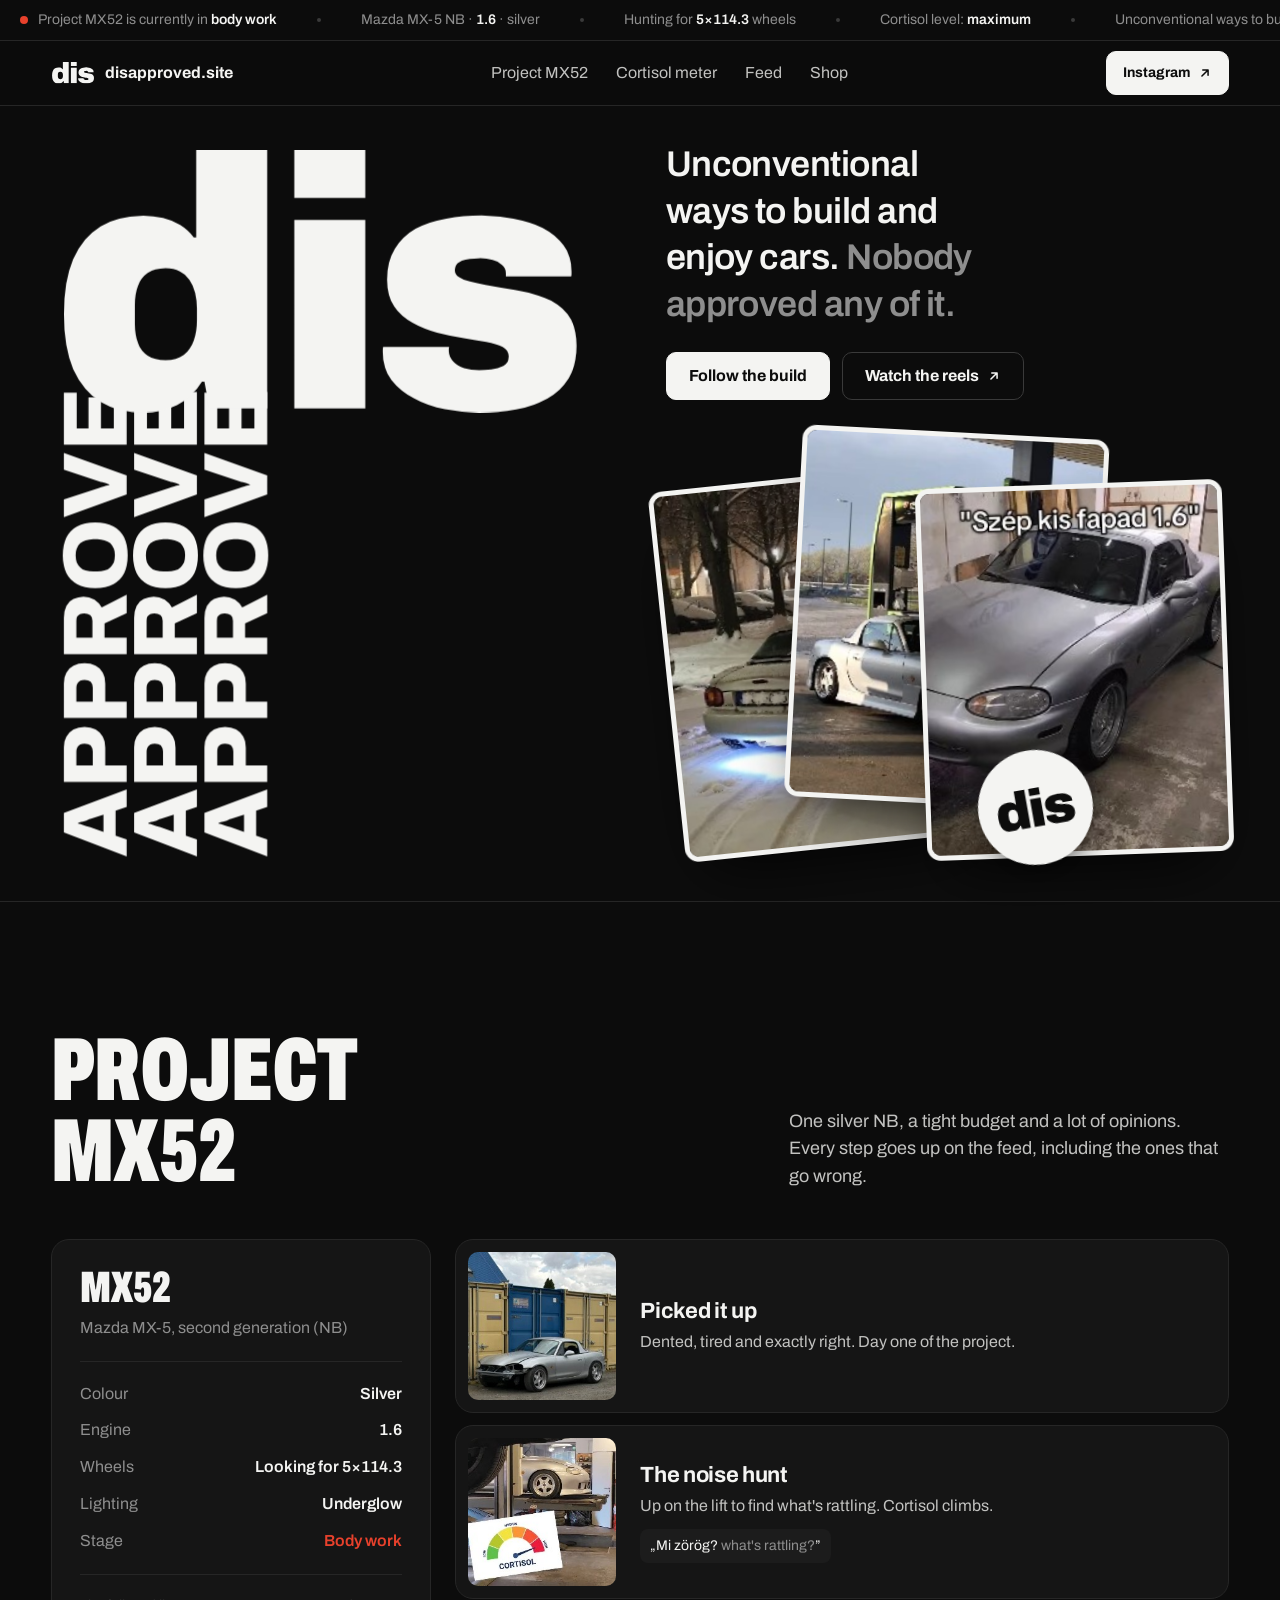
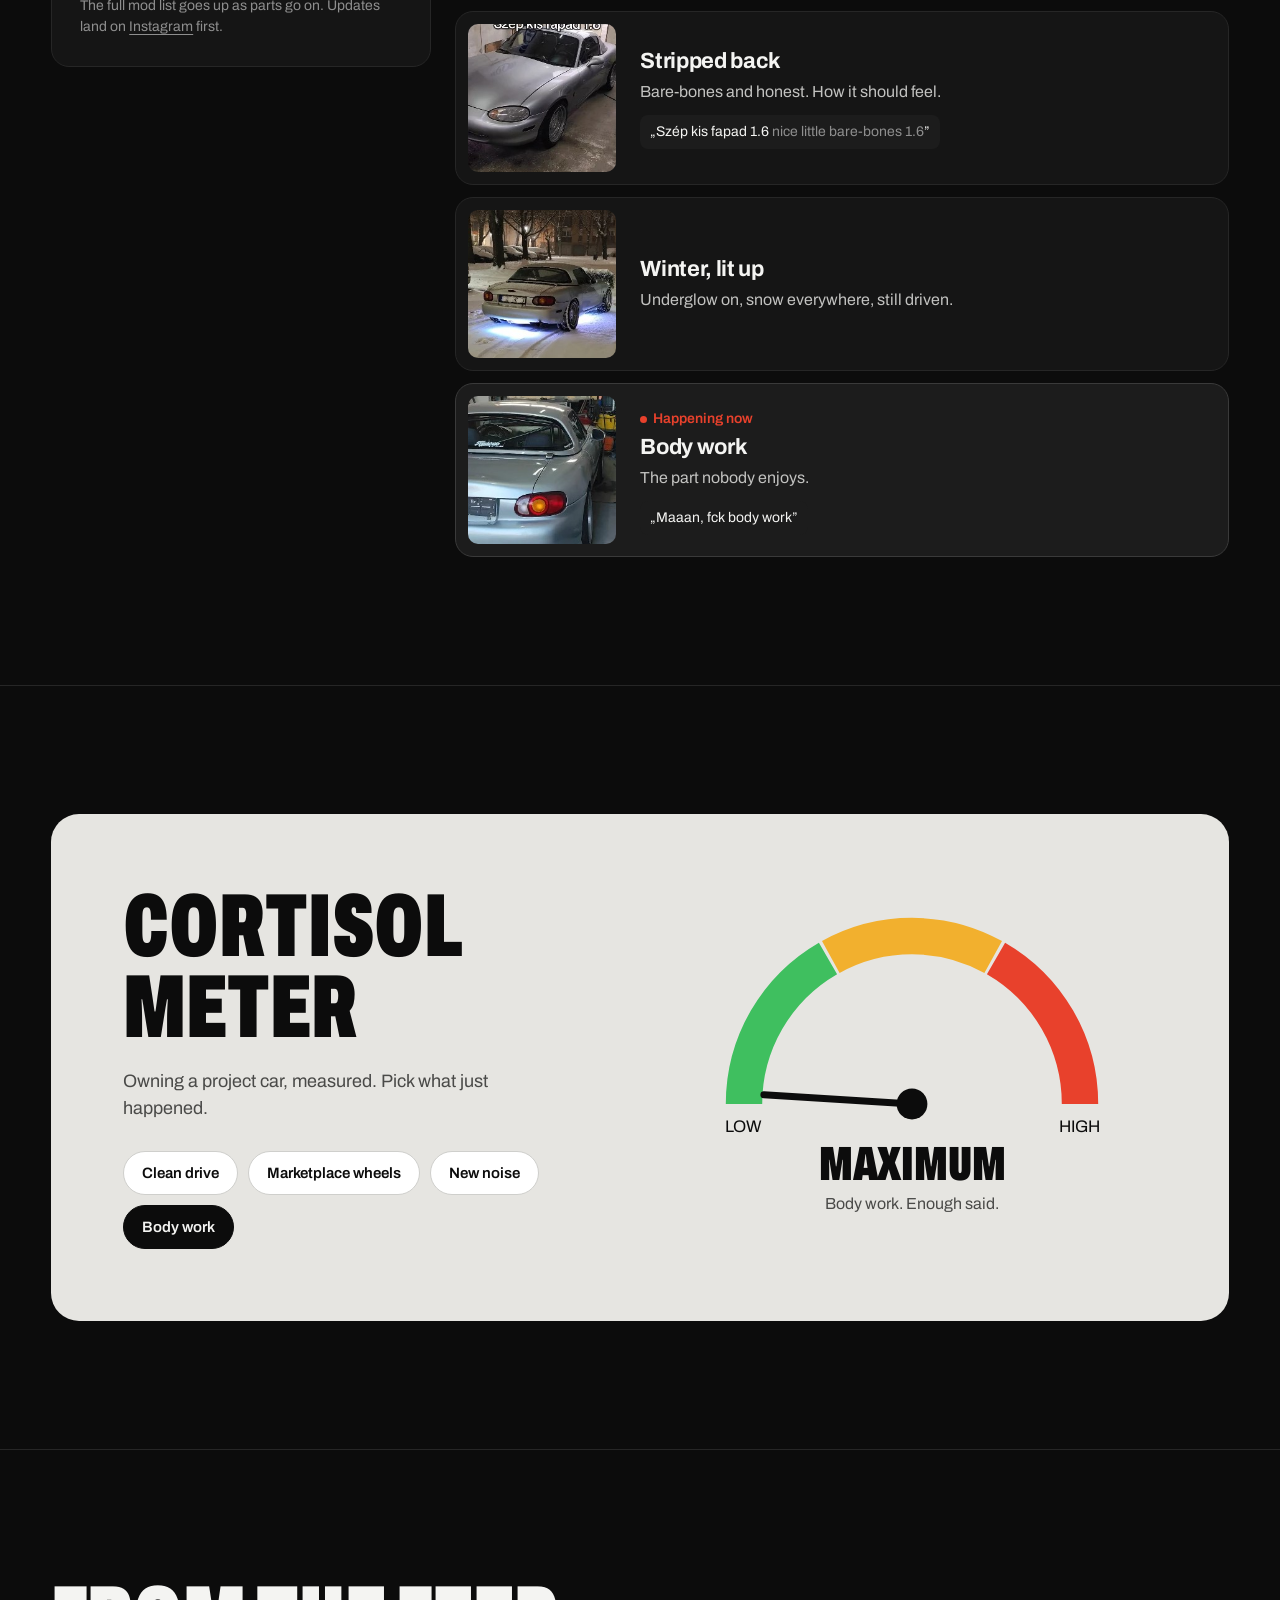
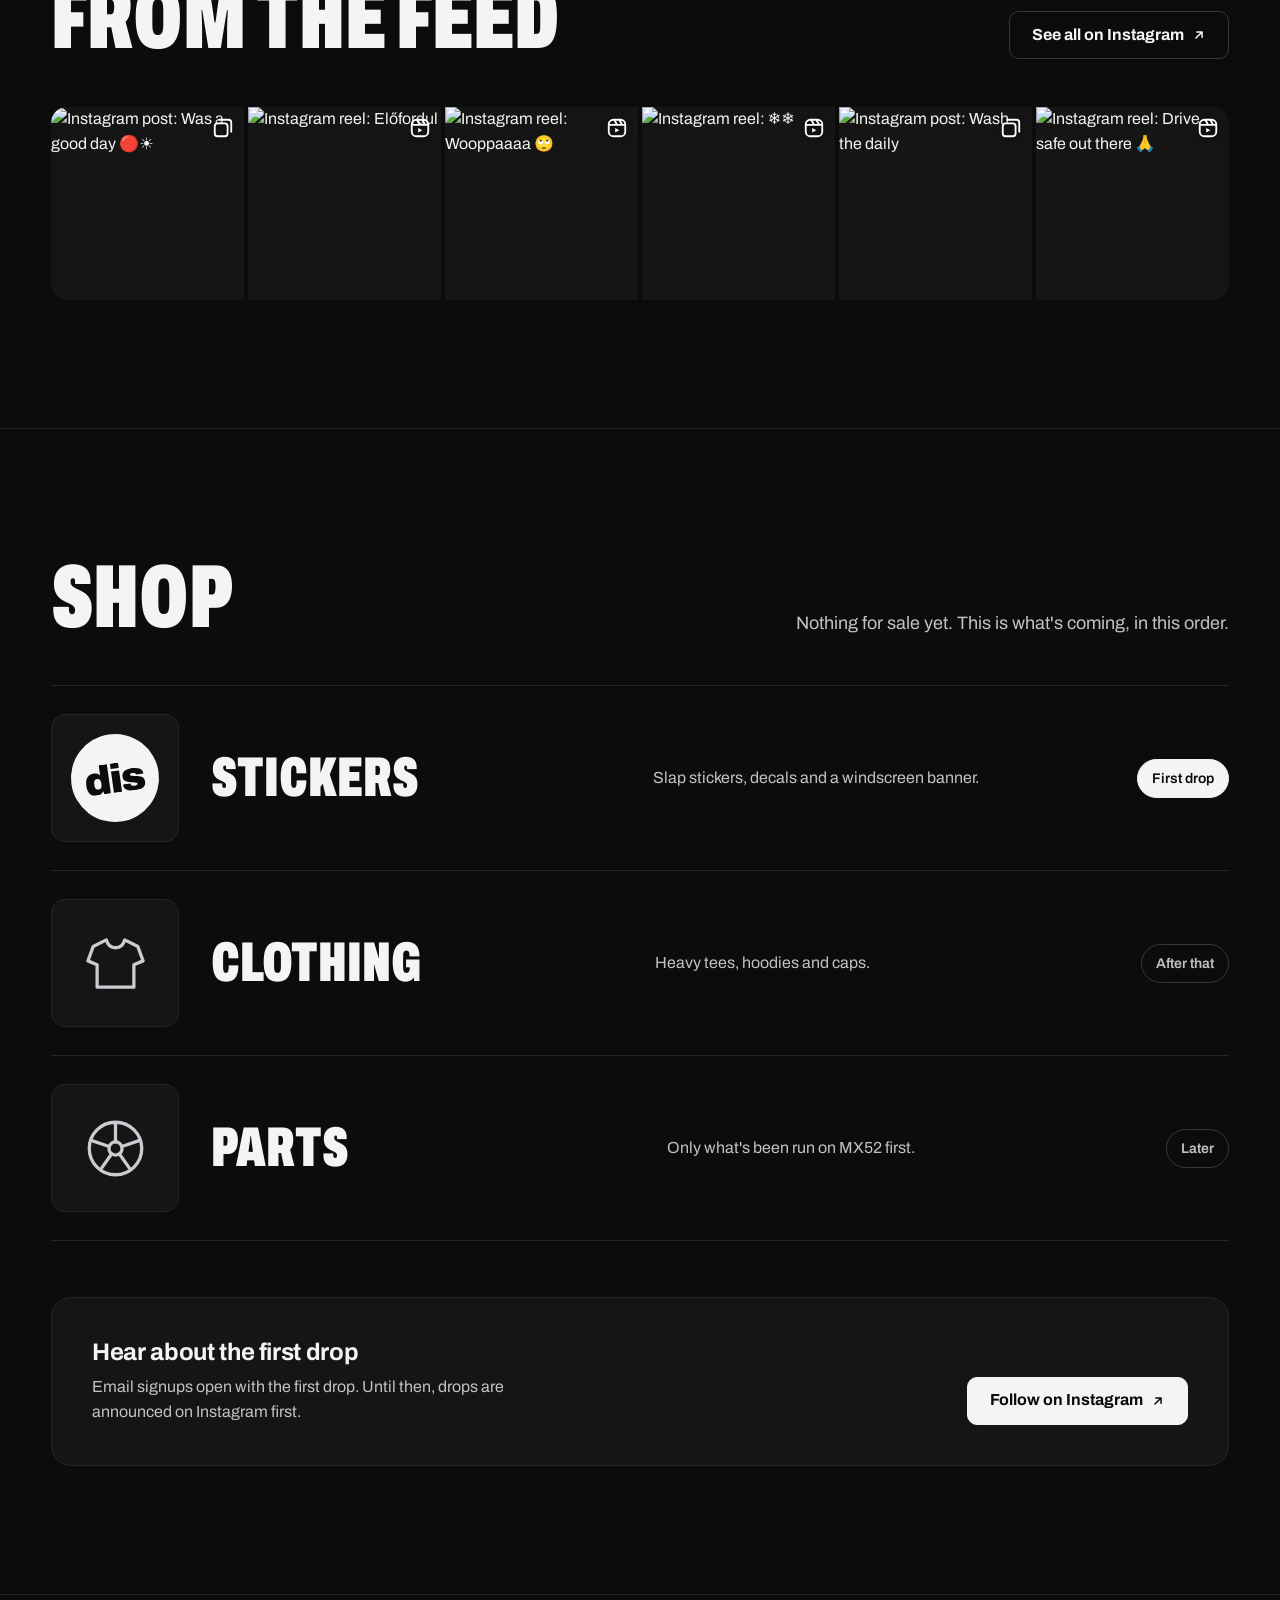
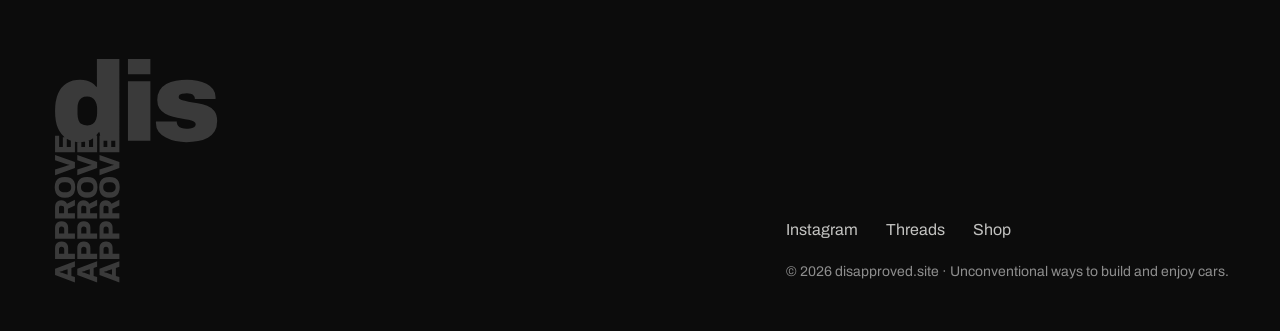
==== commit 3f7d09c3: "Use the Behold feed for the live Instagram grid - data-feed-src points at the account's Behold JSON " ====
--- a/index.html
+++ b/index.html
@@ -133,11 +133,15 @@
     /* --- Feed --- */
     .feed { display: grid; grid-template-columns: repeat(6, 1fr); gap: 4px; border-radius: 16px; overflow: hidden; list-style: none; }
     .feed a { position: relative; display: block; overflow: hidden; background: var(--panel); }
-    .feed img { width: 100%; height: auto; aspect-ratio: 238 / 288; object-fit: cover; transition: transform .6s var(--ease); }
+    .feed img { width: 100%; height: auto; aspect-ratio: 1; object-fit: cover; transition: transform .6s var(--ease); }
     .feed .cap { position: absolute; inset: auto 0 0 0; padding: 32px 12px 12px; font-size: 14px; font-weight: 600; line-height: 1.3; background: linear-gradient(transparent, rgba(0,0,0,.88)); opacity: 0; translate: 0 8px; transition: opacity .3s, translate .3s var(--ease); }
     .feed a:hover img { transform: scale(1.05); }
     .feed a:hover .cap, .feed a:focus-visible .cap { opacity: 1; translate: 0 0; }
     .feed a:focus-visible { outline-offset: -3px; }
+    .feed .kind { position: absolute; top: 10px; right: 10px; width: 22px; height: 22px; color: #fff; filter: drop-shadow(0 1px 3px rgba(0,0,0,.6)); }
+    .feed .new { position: absolute; top: 10px; left: 10px; font-size: 12px; font-weight: 700; padding: 4px 9px; border-radius: 999px; background: var(--fg); color: var(--bg); }
+    .feed-updated { margin-top: 14px; color: var(--mute); font-size: 14px; display: flex; align-items: center; gap: 8px; }
+    .feed-updated::before { content: ""; width: 7px; height: 7px; border-radius: 50%; background: var(--low); }
 
     /* --- Shop: collection rows (REVVED's structure, Flowlife's calm) --- */
     #shop { overflow: hidden; }
@@ -181,7 +185,7 @@
       .log .entry.now { grid-column: 1 / -1; }
     }
     @media (min-width: 1800px) {
-      .feed { grid-template-columns: repeat(12, 1fr); }
+      .feed:has(> li:nth-child(12)) { grid-template-columns: repeat(12, 1fr); }
     }
 
     /* Desktop: the hero owns the first screen. Logo scales with viewport height,
@@ -279,6 +283,8 @@
   <svg width="0" height="0" style="position:absolute" aria-hidden="true" focusable="false">
     <symbol id="logo" viewBox="0 -725 1507 1983"><path transform="scale(1,-1)" fill="currentColor" d="M259 -12Q189 -12 139 18Q89 49 62 110Q36 172 36 265Q36 357 62 418Q89 479 139 510Q189 540 259 540Q287 540 314 534Q340 527 362 514Q385 500 400 479H407V725H606V0H444L430 75H423Q395 30 353 9Q311 -12 259 -12ZM321 135Q352 135 372 150Q391 165 400 190Q409 216 409 247V280Q409 303 404 324Q399 344 388 360Q378 375 361 384Q344 393 321 393Q290 393 271 380Q252 367 244 344Q235 321 235 290V237Q235 206 244 183Q252 160 271 148Q290 135 321 135Z M682 590V725H881V590ZM682 0V528H881V0Z M1200 -12Q1152 -12 1104 -2Q1057 7 1018 28Q978 48 954 80Q930 112 930 158Q930 161 930 164Q930 168 931 172H1116Q1115 169 1115 166Q1115 163 1115 161Q1116 143 1128 131Q1139 119 1158 113Q1177 107 1200 107Q1214 107 1234 109Q1253 111 1268 119Q1283 127 1283 146Q1283 163 1266 172Q1248 180 1220 186Q1191 191 1157 197Q1120 203 1082 212Q1045 222 1013 240Q981 257 962 286Q942 315 942 361Q942 413 964 448Q985 483 1022 504Q1060 524 1108 532Q1155 541 1207 541Q1252 541 1296 532Q1341 524 1378 506Q1415 487 1437 457Q1459 427 1459 384Q1459 381 1459 376Q1459 372 1458 370H1275V378Q1275 393 1264 402Q1254 412 1238 416Q1221 421 1204 421Q1198 421 1186 420Q1174 420 1162 417Q1149 414 1140 407Q1132 400 1132 387Q1132 375 1144 368Q1155 360 1174 356Q1194 351 1218 346Q1256 339 1300 332Q1344 326 1384 310Q1423 295 1448 264Q1473 232 1473 175Q1473 121 1451 84Q1429 48 1391 27Q1353 6 1304 -3Q1254 -12 1200 -12Z M212 -1256 36 -1189V-1134L212 -1068V-1117L181 -1128V-1198L212 -1208ZM147 -1187V-1139L110 -1151Q107 -1152 103 -1154Q99 -1155 94 -1157Q89 -1158 84 -1159Q79 -1161 76 -1162V-1164Q81 -1165 87 -1167Q93 -1169 99 -1171Q105 -1173 110 -1174Z M212 -1047H36V-950Q36 -932 43 -920Q50 -907 63 -900Q76 -893 94 -893Q112 -893 125 -900Q138 -907 145 -920Q152 -933 152 -951V-1001H212ZM117 -1001V-962Q117 -951 111 -945Q105 -940 94 -940Q87 -940 82 -942Q77 -945 74 -950Q71 -954 71 -962V-1001Z M212 -868H36V-771Q36 -753 43 -741Q50 -728 63 -721Q76 -714 94 -714Q112 -714 125 -721Q138 -728 145 -741Q152 -754 152 -772V-822H212ZM117 -822V-783Q117 -772 111 -766Q105 -761 94 -761Q87 -761 82 -763Q77 -766 74 -771Q71 -775 71 -783V-822Z M212 -689H36V-587Q36 -567 43 -554Q50 -541 63 -534Q76 -528 91 -528Q108 -528 122 -536Q135 -544 142 -558L212 -522V-574L150 -603V-643H212ZM116 -643V-596Q116 -586 110 -580Q103 -575 93 -575Q86 -575 81 -577Q76 -580 73 -584Q71 -589 71 -596V-643Z M215 -412Q215 -441 205 -462Q195 -482 175 -493Q154 -504 124 -504Q93 -504 73 -493Q53 -482 43 -462Q33 -441 33 -412Q33 -383 43 -362Q53 -342 73 -331Q93 -320 124 -320Q154 -320 175 -331Q195 -342 205 -362Q215 -383 215 -412ZM179 -412Q179 -401 176 -393Q172 -384 166 -378Q160 -373 150 -370Q141 -367 130 -367H118Q107 -367 97 -370Q88 -373 82 -378Q75 -384 72 -393Q69 -401 69 -412Q69 -423 72 -432Q75 -440 82 -446Q88 -452 97 -454Q107 -457 118 -457H130Q141 -457 150 -454Q160 -452 166 -446Q172 -440 176 -432Q179 -423 179 -412Z M212 -241 36 -305V-255L135 -223Q138 -222 143 -220Q148 -219 154 -217Q159 -216 163 -215V-213Q159 -212 154 -210Q149 -209 144 -207Q139 -206 135 -205L36 -172V-125L212 -188Z M212 -102H36V44H72V-56H105V31H140V-56H176V46H212Z M409 -1256 233 -1189V-1134L409 -1068V-1117L378 -1128V-1198L409 -1208ZM344 -1187V-1139L307 -1151Q304 -1152 300 -1154Q296 -1155 291 -1157Q286 -1158 281 -1159Q276 -1161 273 -1162V-1164Q278 -1165 284 -1167Q290 -1169 296 -1171Q302 -1173 307 -1174Z M409 -1047H233V-950Q233 -932 240 -920Q247 -907 260 -900Q273 -893 291 -893Q309 -893 322 -900Q335 -907 342 -920Q349 -933 349 -951V-1001H409ZM314 -1001V-962Q314 -951 308 -945Q302 -940 291 -940Q284 -940 279 -942Q274 -945 271 -950Q268 -954 268 -962V-1001Z M409 -868H233V-771Q233 -753 240 -741Q247 -728 260 -721Q273 -714 291 -714Q309 -714 322 -721Q335 -728 342 -741Q349 -754 349 -772V-822H409ZM314 -822V-783Q314 -772 308 -766Q302 -761 291 -761Q284 -761 279 -763Q274 -766 271 -771Q268 -775 268 -783V-822Z M409 -689H233V-587Q233 -567 240 -554Q247 -541 260 -534Q273 -528 288 -528Q305 -528 319 -536Q332 -544 339 -558L409 -522V-574L347 -603V-643H409ZM313 -643V-596Q313 -586 307 -580Q300 -575 290 -575Q283 -575 278 -577Q273 -580 270 -584Q268 -589 268 -596V-643Z M412 -412Q412 -441 402 -462Q392 -482 372 -493Q351 -504 321 -504Q290 -504 270 -493Q250 -482 240 -462Q230 -441 230 -412Q230 -383 240 -362Q250 -342 270 -331Q290 -320 321 -320Q351 -320 372 -331Q392 -342 402 -362Q412 -383 412 -412ZM376 -412Q376 -401 373 -393Q369 -384 363 -378Q357 -373 347 -370Q338 -367 327 -367H315Q304 -367 294 -370Q285 -373 279 -378Q272 -384 269 -393Q266 -401 266 -412Q266 -423 269 -432Q272 -440 279 -446Q285 -452 294 -454Q304 -457 315 -457H327Q338 -457 347 -454Q357 -452 363 -446Q369 -440 373 -432Q376 -423 376 -412Z M409 -241 233 -305V-255L332 -223Q335 -222 340 -220Q345 -219 351 -217Q356 -216 360 -215V-213Q356 -212 351 -210Q346 -209 341 -207Q336 -206 332 -205L233 -172V-125L409 -188Z M409 -102H233V44H269V-56H302V31H337V-56H373V46H409Z M606 -1256 430 -1189V-1134L606 -1068V-1117L575 -1128V-1198L606 -1208ZM541 -1187V-1139L504 -1151Q501 -1152 497 -1154Q493 -1155 488 -1157Q483 -1158 478 -1159Q473 -1161 470 -1162V-1164Q475 -1165 481 -1167Q487 -1169 493 -1171Q499 -1173 504 -1174Z M606 -1047H430V-950Q430 -932 437 -920Q444 -907 457 -900Q470 -893 488 -893Q506 -893 519 -900Q532 -907 539 -920Q546 -933 546 -951V-1001H606ZM511 -1001V-962Q511 -951 505 -945Q499 -940 488 -940Q481 -940 476 -942Q471 -945 468 -950Q466 -954 466 -962V-1001Z M606 -868H430V-771Q430 -753 437 -741Q444 -728 457 -721Q470 -714 488 -714Q506 -714 519 -721Q532 -728 539 -741Q546 -754 546 -772V-822H606ZM511 -822V-783Q511 -772 505 -766Q499 -761 488 -761Q481 -761 476 -763Q471 -766 468 -771Q466 -775 466 -783V-822Z M606 -689H430V-587Q430 -567 437 -554Q445 -541 457 -534Q470 -528 485 -528Q502 -528 516 -536Q529 -544 536 -558L606 -522V-574L544 -603V-643H606ZM510 -643V-596Q510 -586 504 -580Q497 -575 487 -575Q480 -575 475 -577Q470 -580 467 -584Q465 -589 465 -596V-643Z M609 -412Q609 -441 599 -462Q589 -482 569 -493Q548 -504 518 -504Q487 -504 467 -493Q447 -482 437 -462Q427 -441 427 -412Q427 -383 437 -362Q447 -342 467 -331Q487 -320 518 -320Q548 -320 569 -331Q589 -342 599 -362Q609 -383 609 -412ZM573 -412Q573 -401 570 -393Q566 -384 560 -378Q554 -373 545 -370Q535 -367 524 -367H512Q501 -367 491 -370Q482 -373 476 -378Q469 -384 466 -393Q463 -401 463 -412Q463 -423 466 -432Q469 -440 476 -446Q482 -452 491 -454Q501 -457 512 -457H524Q535 -457 545 -454Q554 -452 560 -446Q566 -440 570 -432Q573 -423 573 -412Z M606 -241 430 -305V-255L529 -223Q532 -222 537 -220Q542 -219 548 -217Q553 -216 557 -215V-213Q553 -212 548 -210Q543 -209 538 -207Q533 -206 529 -205L430 -172V-125L606 -188Z M606 -102H430V44H466V-56H499V31H534V-56H570V46H606Z" /></symbol>
     <symbol id="dis" viewBox="0 -725 1507 725"><path transform="scale(1,-1)" fill="currentColor" d="M259 -12Q189 -12 139 18Q89 49 62 110Q36 172 36 265Q36 357 62 418Q89 479 139 510Q189 540 259 540Q287 540 314 534Q340 527 362 514Q385 500 400 479H407V725H606V0H444L430 75H423Q395 30 353 9Q311 -12 259 -12ZM321 135Q352 135 372 150Q391 165 400 190Q409 216 409 247V280Q409 303 404 324Q399 344 388 360Q378 375 361 384Q344 393 321 393Q290 393 271 380Q252 367 244 344Q235 321 235 290V237Q235 206 244 183Q252 160 271 148Q290 135 321 135Z M682 590V725H881V590ZM682 0V528H881V0Z M1200 -12Q1152 -12 1104 -2Q1057 7 1018 28Q978 48 954 80Q930 112 930 158Q930 161 930 164Q930 168 931 172H1116Q1115 169 1115 166Q1115 163 1115 161Q1116 143 1128 131Q1139 119 1158 113Q1177 107 1200 107Q1214 107 1234 109Q1253 111 1268 119Q1283 127 1283 146Q1283 163 1266 172Q1248 180 1220 186Q1191 191 1157 197Q1120 203 1082 212Q1045 222 1013 240Q981 257 962 286Q942 315 942 361Q942 413 964 448Q985 483 1022 504Q1060 524 1108 532Q1155 541 1207 541Q1252 541 1296 532Q1341 524 1378 506Q1415 487 1437 457Q1459 427 1459 384Q1459 381 1459 376Q1459 372 1458 370H1275V378Q1275 393 1264 402Q1254 412 1238 416Q1221 421 1204 421Q1198 421 1186 420Q1174 420 1162 417Q1149 414 1140 407Q1132 400 1132 387Q1132 375 1144 368Q1155 360 1174 356Q1194 351 1218 346Q1256 339 1300 332Q1344 326 1384 310Q1423 295 1448 264Q1473 232 1473 175Q1473 121 1451 84Q1429 48 1391 27Q1353 6 1304 -3Q1254 -12 1200 -12Z" /></symbol>
+    <symbol id="i-reel" viewBox="0 0 24 24"><g fill="none" stroke="currentColor" stroke-width="2" stroke-linejoin="round"><rect x="3" y="3" width="18" height="18" rx="5" /><path d="M3 8.5h18M9 3l3 5.5M14.5 3l3 5.5" /><path d="M10 12v5l4.5-2.5z" fill="currentColor" stroke="none" /></g></symbol>
+    <symbol id="i-album" viewBox="0 0 24 24"><g fill="none" stroke="currentColor" stroke-width="2" stroke-linejoin="round"><rect x="3" y="7" width="14" height="14" rx="3" /><path d="M7 3h11a3 3 0 0 1 3 3v11" /></g></symbol>
     <symbol id="arrow" viewBox="0 0 16 16"><path d="M4.5 11.5l7-7M5.5 4.5h6v6" fill="none" stroke="currentColor" stroke-width="1.75" stroke-linecap="round" stroke-linejoin="round" /></symbol>
     <symbol id="i-shirt" viewBox="0 0 48 48"><path d="M17 6l-10 5-4 11 7 3v17h28V25l7-3-4-11-10-5c-1 4-3.5 6-7 6s-6-2-7-6z" fill="none" stroke="currentColor" stroke-width="2.5" stroke-linejoin="round" /></symbol>
     <symbol id="i-wheel" viewBox="0 0 48 48"><g fill="none" stroke="currentColor" stroke-width="2.5"><circle cx="24" cy="24" r="20" /><circle cx="24" cy="24" r="5" /><path d="M24 19V5M28.8 22.5L42 18M27 28.2l8 11.3M21 28.2l-8 11.3M19.2 22.5L6 18" stroke-linecap="round" /></g></symbol>
@@ -415,22 +421,19 @@
     <section id="feed">
       <div class="wrap">
         <div class="head">
-          <h2 class="cond rise">From the feed</h2>
+          <div>
+            <h2 class="cond rise">From the feed</h2>
+            <p class="feed-updated" id="feed-updated" aria-live="polite" hidden></p>
+          </div>
           <a href="https://www.instagram.com/disapproved.site/" class="btn btn-ghost" target="_blank" rel="noopener">See all on Instagram<svg class="arrow" aria-hidden="true"><use href="#arrow" /></svg></a>
         </div>
-        <ul class="feed">
-          <li class="rise"><a href="https://www.instagram.com/disapproved.site/" target="_blank" rel="noopener"><img src="img/containers.jpg" width="238" height="288" alt="The MX-5 by shipping containers" loading="lazy" decoding="async" /><span class="cap">Day one</span></a></li>
-          <li class="rise"><a href="https://www.instagram.com/disapproved.site/" target="_blank" rel="noopener"><img src="img/fuel.jpg" width="238" height="288" alt="The MX-5 at a petrol station" loading="lazy" decoding="async" /><span class="cap">Fuel stop</span></a></li>
-          <li class="rise"><a href="https://www.instagram.com/disapproved.site/" target="_blank" rel="noopener"><img src="img/lift.jpg" width="238" height="288" alt="The MX-5 on a lift with a cortisol gauge sticker" loading="lazy" decoding="async" /><span class="cap" lang="hu">„Mi zörög?”</span></a></li>
-          <li class="rise"><a href="https://www.instagram.com/disapproved.site/" target="_blank" rel="noopener"><img src="img/fapad.jpg" width="238" height="288" alt="The MX-5 in the workshop" loading="lazy" decoding="async" /><span class="cap" lang="hu">„Szép kis fapad 1.6”</span></a></li>
-          <li class="rise"><a href="https://www.instagram.com/disapproved.site/" target="_blank" rel="noopener"><img src="img/snow.jpg" width="238" height="288" alt="The MX-5 in the snow with underglow" loading="lazy" decoding="async" /><span class="cap">Snow glow</span></a></li>
-          <li class="rise"><a href="https://www.instagram.com/disapproved.site/" target="_blank" rel="noopener"><img src="img/neon.jpg" width="238" height="288" alt="A car under coloured neon lights" loading="lazy" decoding="async" /><span class="cap">Neon nights</span></a></li>
-          <li class="rise"><a href="https://www.instagram.com/disapproved.site/" target="_blank" rel="noopener"><img src="img/field.jpg" width="238" height="288" alt="The MX-5 on gravel, bonnet open" loading="lazy" decoding="async" /><span class="cap">Off the tarmac</span></a></li>
-          <li class="rise"><a href="https://www.instagram.com/disapproved.site/" target="_blank" rel="noopener"><img src="img/drive.jpg" width="238" height="288" alt="A row of cars parked under trees" loading="lazy" decoding="async" /><span class="cap">Drive</span></a></li>
-          <li class="rise"><a href="https://www.instagram.com/disapproved.site/" target="_blank" rel="noopener"><img src="img/alps.jpg" width="238" height="288" alt="Mountain view over a lakeside town" loading="lazy" decoding="async" /><span class="cap">Road trip views</span></a></li>
-          <li class="rise"><a href="https://www.instagram.com/disapproved.site/" target="_blank" rel="noopener"><img src="img/front.jpg" width="238" height="288" alt="Front end of the MX-5" loading="lazy" decoding="async" /><span class="cap">That face</span></a></li>
-          <li class="rise"><a href="https://www.instagram.com/disapproved.site/" target="_blank" rel="noopener"><img src="img/taillights.jpg" width="238" height="288" alt="The MX-5's taillights at night" loading="lazy" decoding="async" /><span class="cap">Night shift</span></a></li>
-          <li class="rise"><a href="https://www.instagram.com/disapproved.site/" target="_blank" rel="noopener"><img src="img/bodywork.jpg" width="238" height="288" alt="The MX-5 in the body shop" loading="lazy" decoding="async" /><span class="cap">Maaan, fck body work</span></a></li>
+        <ul class="feed" data-feed-src="https://feeds.behold.so/6z6ih2IyPgfZUAzjR31Z">
+          <li class="rise"><a href="https://www.instagram.com/p/DXJL3RYDMsR/" target="_blank" rel="noopener"><img src="https://hop.behold.pictures/eyJ1IjoiVHBFNGQ4emNOT2dDMDFGaGZGUHRXOEp4RUpsMiIsImYiOiI2ejZpaDJJeVBnZlpVQXpqUjMxWiIsInAiOiIxNzk5Mjg1MjA0MDc3NzAwOSIsImgiOiIxOTZ1cjNkIn0.jpg?class=squareMedium" srcset="https://hop.behold.pictures/eyJ1IjoiVHBFNGQ4emNOT2dDMDFGaGZGUHRXOEp4RUpsMiIsImYiOiI2ejZpaDJJeVBnZlpVQXpqUjMxWiIsInAiOiIxNzk5Mjg1MjA0MDc3NzAwOSIsImgiOiIxOTZ1cjNkIn0.jpg?class=squareSmall 400w, https://hop.behold.pictures/eyJ1IjoiVHBFNGQ4emNOT2dDMDFGaGZGUHRXOEp4RUpsMiIsImYiOiI2ejZpaDJJeVBnZlpVQXpqUjMxWiIsInAiOiIxNzk5Mjg1MjA0MDc3NzAwOSIsImgiOiIxOTZ1cjNkIn0.jpg?class=squareMedium 700w, https://hop.behold.pictures/eyJ1IjoiVHBFNGQ4emNOT2dDMDFGaGZGUHRXOEp4RUpsMiIsImYiOiI2ejZpaDJJeVBnZlpVQXpqUjMxWiIsInAiOiIxNzk5Mjg1MjA0MDc3NzAwOSIsImgiOiIxOTZ1cjNkIn0.jpg?class=squareLarge 1000w" sizes="(min-width: 1800px) 8vw, (min-width: 961px) 16vw, 33vw" width="700" height="700" alt="Instagram post: Was a good day 🔴☀️" loading="lazy" decoding="async" referrerpolicy="no-referrer" /><svg class="kind" viewBox="0 0 24 24" aria-hidden="true"><use href="#i-album" /></svg><span class="cap">Was a good day 🔴☀️</span></a></li>
+          <li class="rise"><a href="https://www.instagram.com/reel/DWwVxV8jNHW/" target="_blank" rel="noopener"><img src="https://hop.behold.pictures/eyJ1IjoiVHBFNGQ4emNOT2dDMDFGaGZGUHRXOEp4RUpsMiIsImYiOiI2ejZpaDJJeVBnZlpVQXpqUjMxWiIsInAiOiIxNzg5MDk1NzMxNDMyNzMxMCIsImgiOiJwYm55NGQifQ.jpg?class=squareMedium" srcset="https://hop.behold.pictures/eyJ1IjoiVHBFNGQ4emNOT2dDMDFGaGZGUHRXOEp4RUpsMiIsImYiOiI2ejZpaDJJeVBnZlpVQXpqUjMxWiIsInAiOiIxNzg5MDk1NzMxNDMyNzMxMCIsImgiOiJwYm55NGQifQ.jpg?class=squareSmall 400w, https://hop.behold.pictures/eyJ1IjoiVHBFNGQ4emNOT2dDMDFGaGZGUHRXOEp4RUpsMiIsImYiOiI2ejZpaDJJeVBnZlpVQXpqUjMxWiIsInAiOiIxNzg5MDk1NzMxNDMyNzMxMCIsImgiOiJwYm55NGQifQ.jpg?class=squareMedium 700w, https://hop.behold.pictures/eyJ1IjoiVHBFNGQ4emNOT2dDMDFGaGZGUHRXOEp4RUpsMiIsImYiOiI2ejZpaDJJeVBnZlpVQXpqUjMxWiIsInAiOiIxNzg5MDk1NzMxNDMyNzMxMCIsImgiOiJwYm55NGQifQ.jpg?class=squareLarge 1000w" sizes="(min-width: 1800px) 8vw, (min-width: 961px) 16vw, 33vw" width="700" height="700" alt="Instagram reel: Előfordul" lang="hu" loading="lazy" decoding="async" referrerpolicy="no-referrer" /><svg class="kind" viewBox="0 0 24 24" aria-hidden="true"><use href="#i-reel" /></svg><span class="cap" lang="hu">Előfordul</span></a></li>
+          <li class="rise"><a href="https://www.instagram.com/reel/DUOdV0MjN3h/" target="_blank" rel="noopener"><img src="https://hop.behold.pictures/eyJ1IjoiVHBFNGQ4emNOT2dDMDFGaGZGUHRXOEp4RUpsMiIsImYiOiI2ejZpaDJJeVBnZlpVQXpqUjMxWiIsInAiOiIxNzkyNzMyNDY1ODIwNzI0NiIsImgiOiIxODE1dTgwIn0.jpg?class=squareMedium" srcset="https://hop.behold.pictures/eyJ1IjoiVHBFNGQ4emNOT2dDMDFGaGZGUHRXOEp4RUpsMiIsImYiOiI2ejZpaDJJeVBnZlpVQXpqUjMxWiIsInAiOiIxNzkyNzMyNDY1ODIwNzI0NiIsImgiOiIxODE1dTgwIn0.jpg?class=squareSmall 400w, https://hop.behold.pictures/eyJ1IjoiVHBFNGQ4emNOT2dDMDFGaGZGUHRXOEp4RUpsMiIsImYiOiI2ejZpaDJJeVBnZlpVQXpqUjMxWiIsInAiOiIxNzkyNzMyNDY1ODIwNzI0NiIsImgiOiIxODE1dTgwIn0.jpg?class=squareMedium 700w, https://hop.behold.pictures/eyJ1IjoiVHBFNGQ4emNOT2dDMDFGaGZGUHRXOEp4RUpsMiIsImYiOiI2ejZpaDJJeVBnZlpVQXpqUjMxWiIsInAiOiIxNzkyNzMyNDY1ODIwNzI0NiIsImgiOiIxODE1dTgwIn0.jpg?class=squareLarge 1000w" sizes="(min-width: 1800px) 8vw, (min-width: 961px) 16vw, 33vw" width="700" height="700" alt="Instagram reel: Wooppaaaa 🙄" loading="lazy" decoding="async" referrerpolicy="no-referrer" /><svg class="kind" viewBox="0 0 24 24" aria-hidden="true"><use href="#i-reel" /></svg><span class="cap">Wooppaaaa 🙄</span></a></li>
+          <li class="rise"><a href="https://www.instagram.com/reel/DTTd71bDCdm/" target="_blank" rel="noopener"><img src="https://hop.behold.pictures/eyJ1IjoiVHBFNGQ4emNOT2dDMDFGaGZGUHRXOEp4RUpsMiIsImYiOiI2ejZpaDJJeVBnZlpVQXpqUjMxWiIsInAiOiIxODA2ODMyODIzNjE2NzY5NiIsImgiOiIxZ3EyaHA4In0.jpg?class=squareMedium" srcset="https://hop.behold.pictures/eyJ1IjoiVHBFNGQ4emNOT2dDMDFGaGZGUHRXOEp4RUpsMiIsImYiOiI2ejZpaDJJeVBnZlpVQXpqUjMxWiIsInAiOiIxODA2ODMyODIzNjE2NzY5NiIsImgiOiIxZ3EyaHA4In0.jpg?class=squareSmall 400w, https://hop.behold.pictures/eyJ1IjoiVHBFNGQ4emNOT2dDMDFGaGZGUHRXOEp4RUpsMiIsImYiOiI2ejZpaDJJeVBnZlpVQXpqUjMxWiIsInAiOiIxODA2ODMyODIzNjE2NzY5NiIsImgiOiIxZ3EyaHA4In0.jpg?class=squareMedium 700w, https://hop.behold.pictures/eyJ1IjoiVHBFNGQ4emNOT2dDMDFGaGZGUHRXOEp4RUpsMiIsImYiOiI2ejZpaDJJeVBnZlpVQXpqUjMxWiIsInAiOiIxODA2ODMyODIzNjE2NzY5NiIsImgiOiIxZ3EyaHA4In0.jpg?class=squareLarge 1000w" sizes="(min-width: 1800px) 8vw, (min-width: 961px) 16vw, 33vw" width="700" height="700" alt="Instagram reel: ❄️❄️" loading="lazy" decoding="async" referrerpolicy="no-referrer" /><svg class="kind" viewBox="0 0 24 24" aria-hidden="true"><use href="#i-reel" /></svg><span class="cap">❄️❄️</span></a></li>
+          <li class="rise"><a href="https://www.instagram.com/p/DQXgE8fDK4s/" target="_blank" rel="noopener"><img src="https://hop.behold.pictures/eyJ1IjoiVHBFNGQ4emNOT2dDMDFGaGZGUHRXOEp4RUpsMiIsImYiOiI2ejZpaDJJeVBnZlpVQXpqUjMxWiIsInAiOiIxODA0NDU3MzA4MTQ0NjQ0MyIsImgiOiJ4ZG01MnkifQ.jpg?class=squareMedium" srcset="https://hop.behold.pictures/eyJ1IjoiVHBFNGQ4emNOT2dDMDFGaGZGUHRXOEp4RUpsMiIsImYiOiI2ejZpaDJJeVBnZlpVQXpqUjMxWiIsInAiOiIxODA0NDU3MzA4MTQ0NjQ0MyIsImgiOiJ4ZG01MnkifQ.jpg?class=squareSmall 400w, https://hop.behold.pictures/eyJ1IjoiVHBFNGQ4emNOT2dDMDFGaGZGUHRXOEp4RUpsMiIsImYiOiI2ejZpaDJJeVBnZlpVQXpqUjMxWiIsInAiOiIxODA0NDU3MzA4MTQ0NjQ0MyIsImgiOiJ4ZG01MnkifQ.jpg?class=squareMedium 700w, https://hop.behold.pictures/eyJ1IjoiVHBFNGQ4emNOT2dDMDFGaGZGUHRXOEp4RUpsMiIsImYiOiI2ejZpaDJJeVBnZlpVQXpqUjMxWiIsInAiOiIxODA0NDU3MzA4MTQ0NjQ0MyIsImgiOiJ4ZG01MnkifQ.jpg?class=squareLarge 1000w" sizes="(min-width: 1800px) 8vw, (min-width: 961px) 16vw, 33vw" width="700" height="700" alt="Instagram post: Wash the daily" loading="lazy" decoding="async" referrerpolicy="no-referrer" /><svg class="kind" viewBox="0 0 24 24" aria-hidden="true"><use href="#i-album" /></svg><span class="cap">Wash the daily</span></a></li>
+          <li class="rise"><a href="https://www.instagram.com/reel/DOV0TLkDP8r/" target="_blank" rel="noopener"><img src="https://hop.behold.pictures/eyJ1IjoiVHBFNGQ4emNOT2dDMDFGaGZGUHRXOEp4RUpsMiIsImYiOiI2ejZpaDJJeVBnZlpVQXpqUjMxWiIsInAiOiIxODA0MTI1MjA3ODM4Njk3NSIsImgiOiJyZWV0bnUifQ.jpg?class=squareMedium" srcset="https://hop.behold.pictures/eyJ1IjoiVHBFNGQ4emNOT2dDMDFGaGZGUHRXOEp4RUpsMiIsImYiOiI2ejZpaDJJeVBnZlpVQXpqUjMxWiIsInAiOiIxODA0MTI1MjA3ODM4Njk3NSIsImgiOiJyZWV0bnUifQ.jpg?class=squareSmall 400w, https://hop.behold.pictures/eyJ1IjoiVHBFNGQ4emNOT2dDMDFGaGZGUHRXOEp4RUpsMiIsImYiOiI2ejZpaDJJeVBnZlpVQXpqUjMxWiIsInAiOiIxODA0MTI1MjA3ODM4Njk3NSIsImgiOiJyZWV0bnUifQ.jpg?class=squareMedium 700w, https://hop.behold.pictures/eyJ1IjoiVHBFNGQ4emNOT2dDMDFGaGZGUHRXOEp4RUpsMiIsImYiOiI2ejZpaDJJeVBnZlpVQXpqUjMxWiIsInAiOiIxODA0MTI1MjA3ODM4Njk3NSIsImgiOiJyZWV0bnUifQ.jpg?class=squareLarge 1000w" sizes="(min-width: 1800px) 8vw, (min-width: 961px) 16vw, 33vw" width="700" height="700" alt="Instagram reel: Drive safe out there 🙏" loading="lazy" decoding="async" referrerpolicy="no-referrer" /><svg class="kind" viewBox="0 0 24 24" aria-hidden="true"><use href="#i-reel" /></svg><span class="cap">Drive safe out there 🙏</span></a></li>
         </ul>
       </div>
     </section>
@@ -500,6 +503,7 @@
   </footer>
 
   <script src="base.js"></script>
+  <script src="feed.js" defer></script>
   <script>
     // Cortisol gauge: each trigger sets --level (0..1), which rotates the needle.
     (() => {
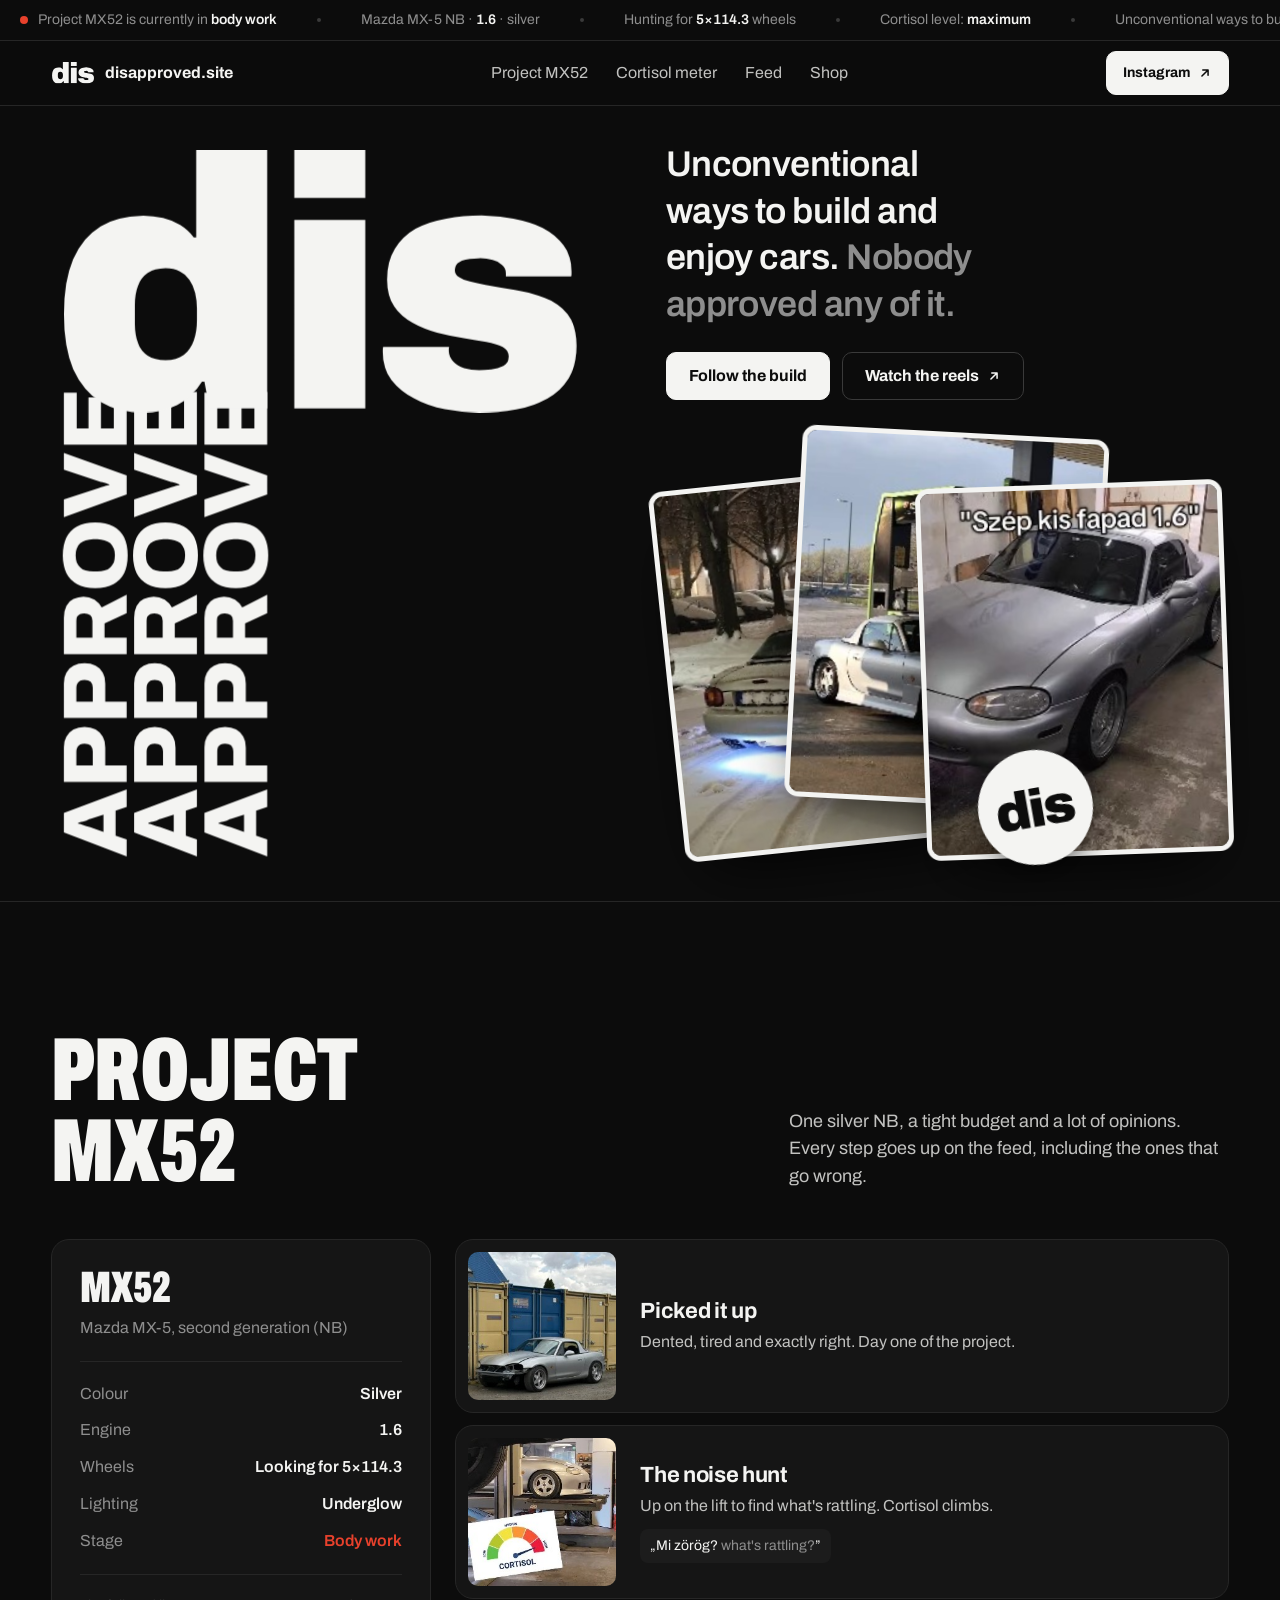
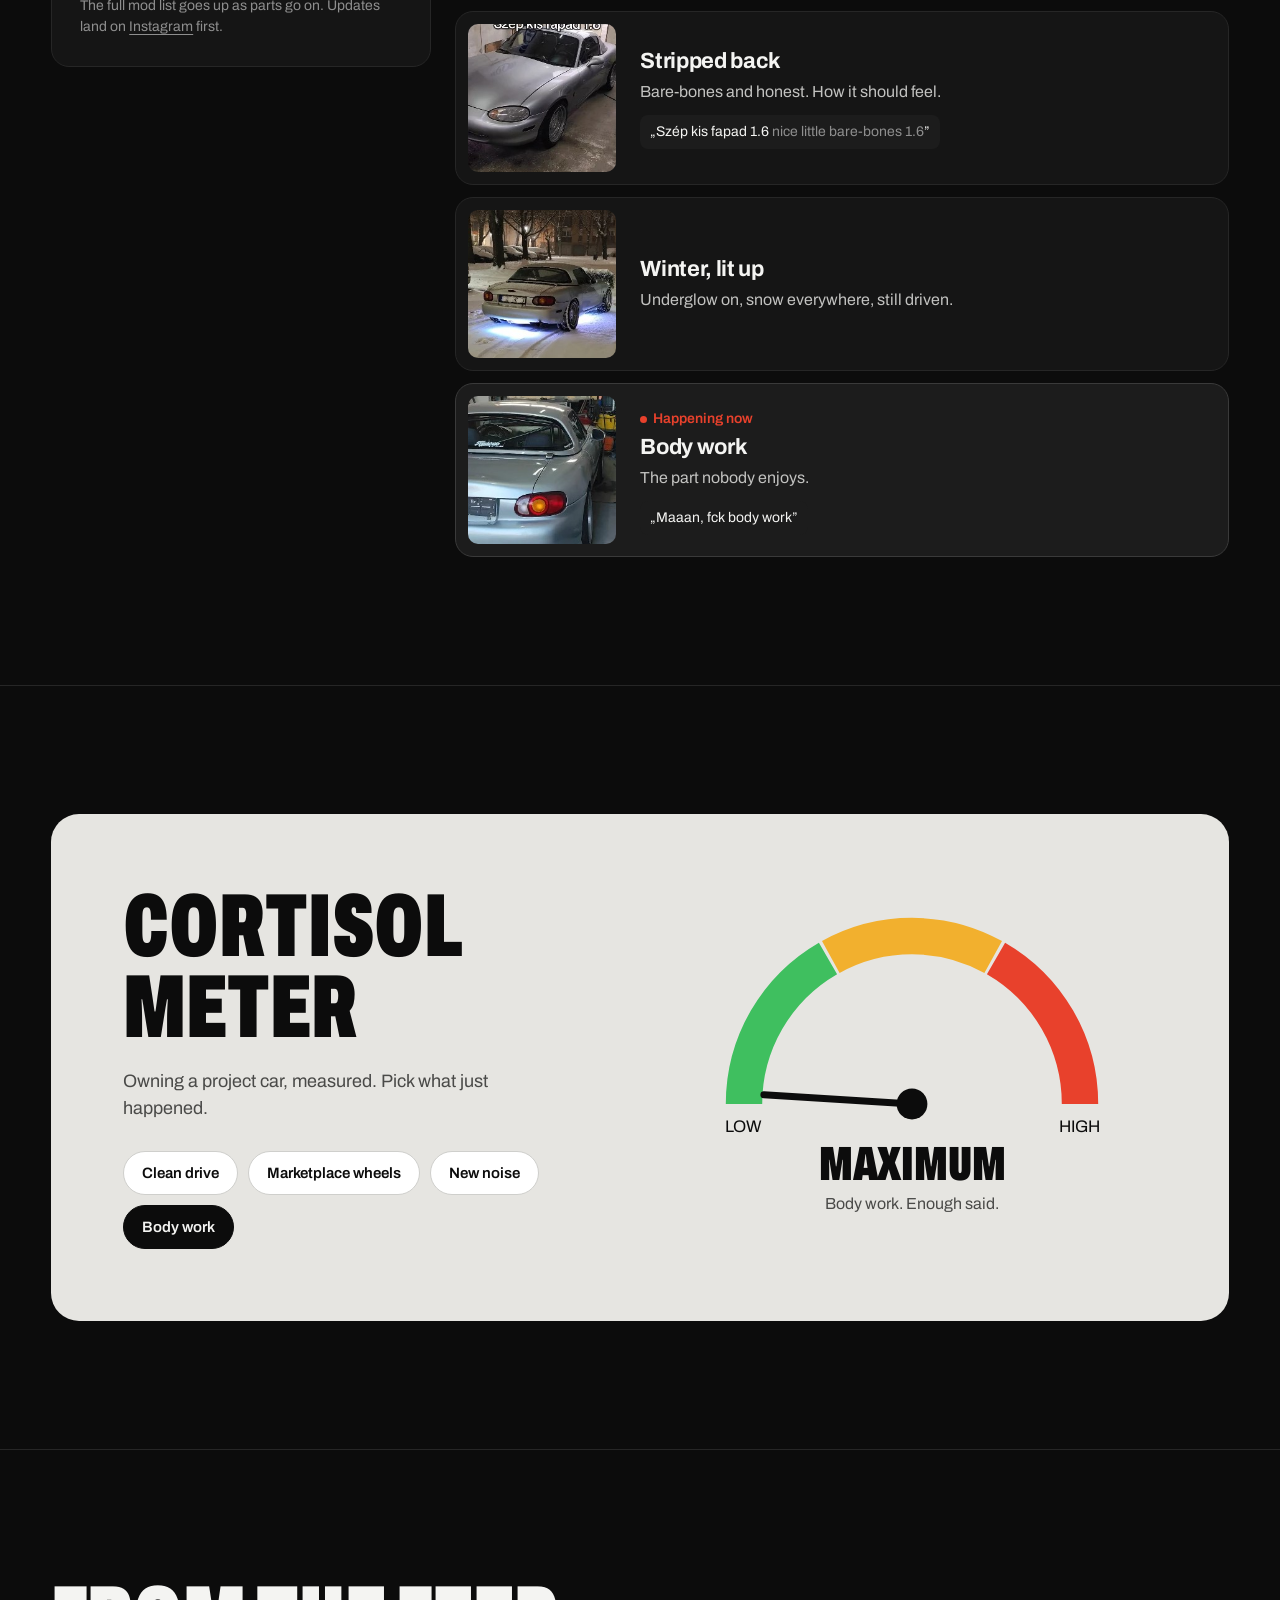
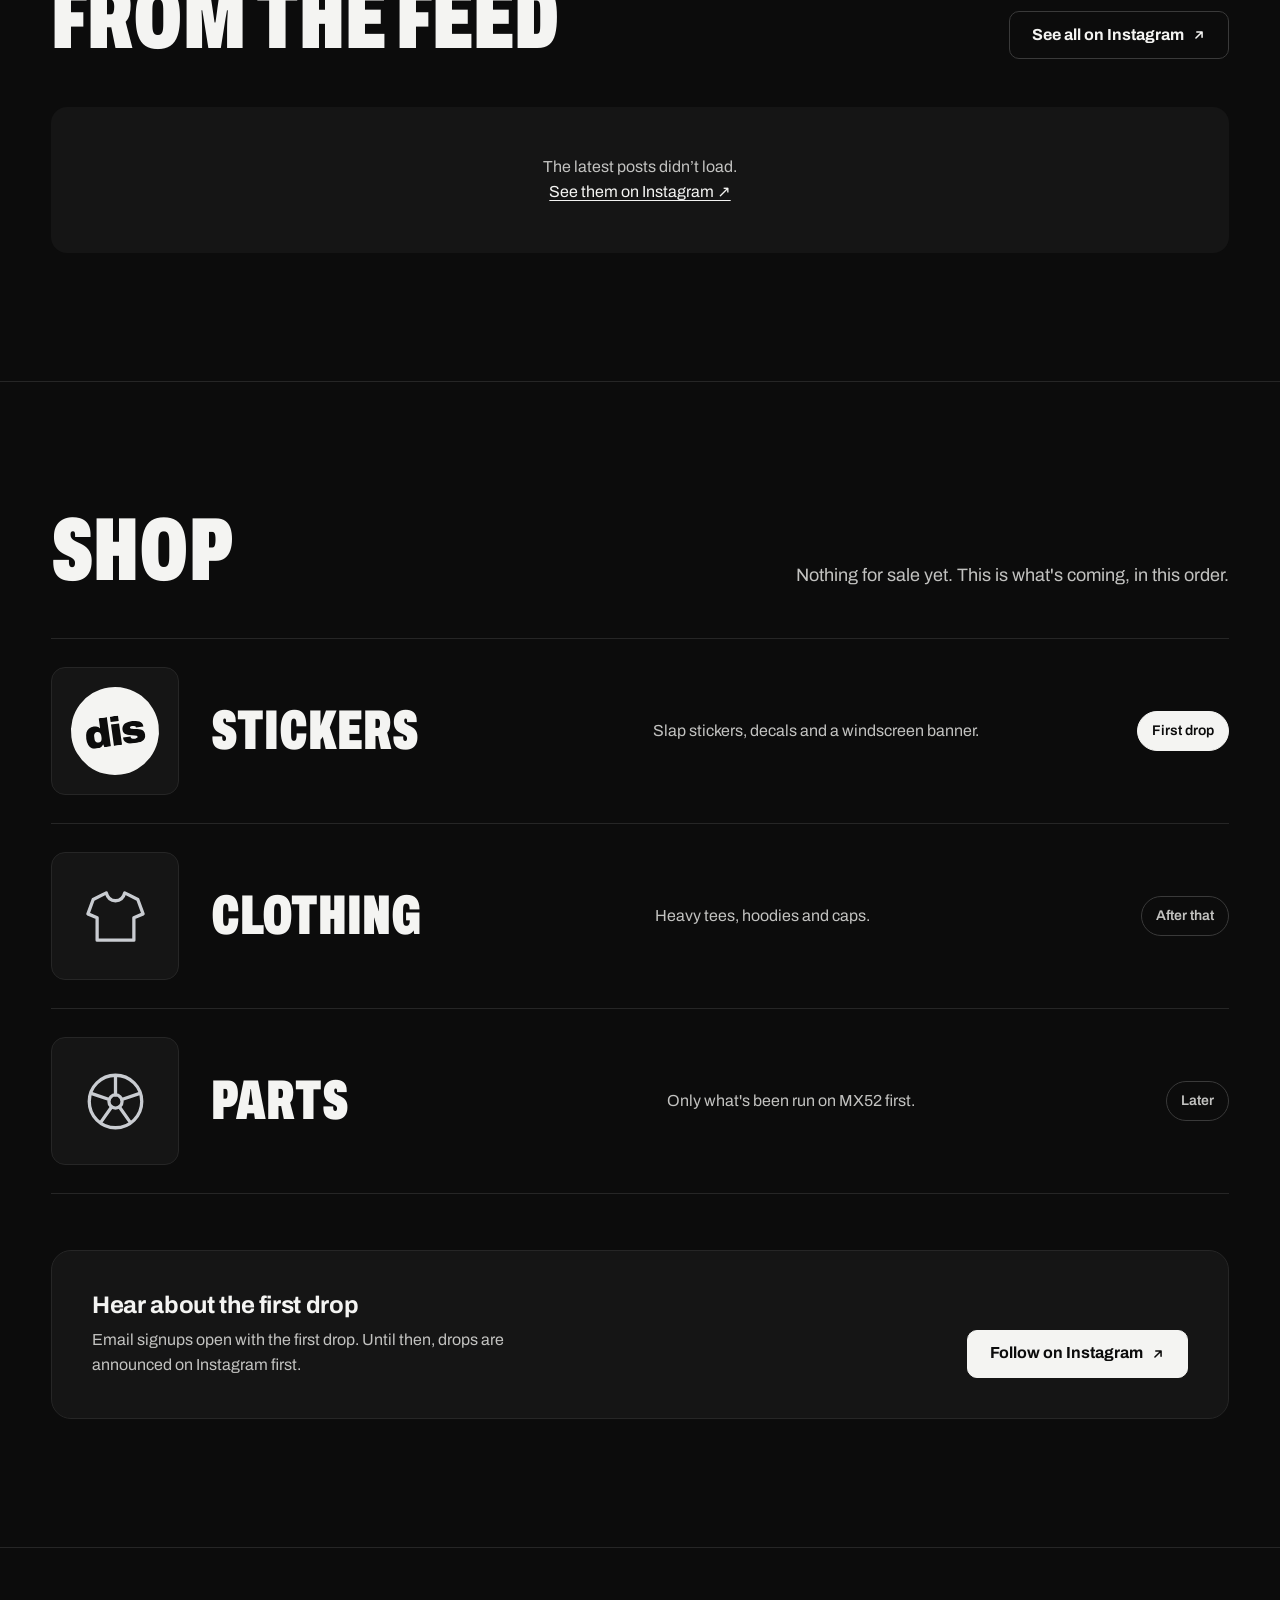
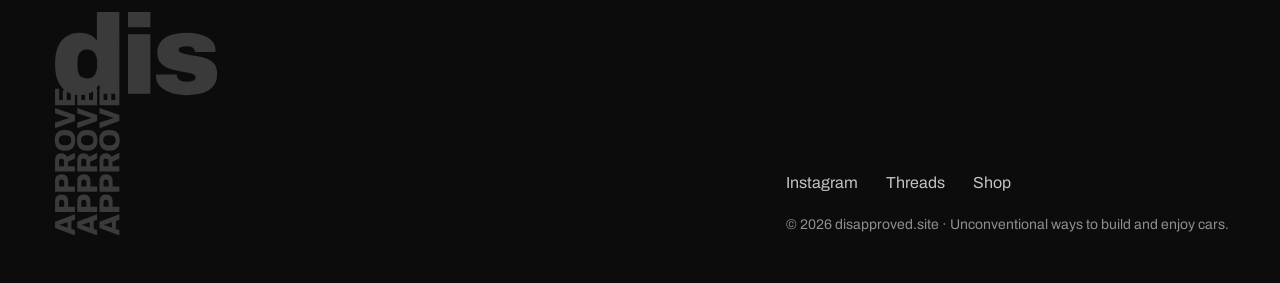
==== commit 3374bd57: "Make the Instagram feed fully Behold-driven - Feed section ships with loading placeholders instead o" ====
--- a/index.html
+++ b/index.html
@@ -138,6 +138,11 @@
     .feed a:hover img { transform: scale(1.05); }
     .feed a:hover .cap, .feed a:focus-visible .cap { opacity: 1; translate: 0 0; }
     .feed a:focus-visible { outline-offset: -3px; }
+    .feed .skel { aspect-ratio: 1; background: linear-gradient(100deg, var(--panel) 40%, var(--panel-2) 50%, var(--panel) 60%) 0 0 / 300% 100%; animation: skel 1.4s linear infinite; }
+    @keyframes skel { to { background-position: -150% 0; } }
+    .feed .feed-error, .feed-noscript { grid-column: 1 / -1; padding: 48px 24px; text-align: center; background: var(--panel); color: var(--text-2); }
+    .feed .feed-error a, .feed-noscript a { color: var(--fg); text-decoration: underline; text-underline-offset: .2em; }
+    .feed-noscript { border-radius: 16px; }
     .feed .kind { position: absolute; top: 10px; right: 10px; width: 22px; height: 22px; color: #fff; filter: drop-shadow(0 1px 3px rgba(0,0,0,.6)); }
     .feed .new { position: absolute; top: 10px; left: 10px; font-size: 12px; font-weight: 700; padding: 4px 9px; border-radius: 999px; background: var(--fg); color: var(--bg); }
     .feed-updated { margin-top: 14px; color: var(--mute); font-size: 14px; display: flex; align-items: center; gap: 8px; }
@@ -235,6 +240,7 @@
     @media (prefers-reduced-motion: reduce) {
       .shot { animation: none; }
       .needle, .feed img, .feed .cap, .btn { transition: none; }
+      .feed .skel { animation: none; }
     }
 
     /* --- Motion ---------------------------------------------------------
@@ -427,14 +433,15 @@
           </div>
           <a href="https://www.instagram.com/disapproved.site/" class="btn btn-ghost" target="_blank" rel="noopener">See all on Instagram<svg class="arrow" aria-hidden="true"><use href="#arrow" /></svg></a>
         </div>
-        <ul class="feed" data-feed-src="https://feeds.behold.so/6z6ih2IyPgfZUAzjR31Z">
-          <li class="rise"><a href="https://www.instagram.com/p/DXJL3RYDMsR/" target="_blank" rel="noopener"><img src="https://hop.behold.pictures/eyJ1IjoiVHBFNGQ4emNOT2dDMDFGaGZGUHRXOEp4RUpsMiIsImYiOiI2ejZpaDJJeVBnZlpVQXpqUjMxWiIsInAiOiIxNzk5Mjg1MjA0MDc3NzAwOSIsImgiOiIxOTZ1cjNkIn0.jpg?class=squareMedium" srcset="https://hop.behold.pictures/eyJ1IjoiVHBFNGQ4emNOT2dDMDFGaGZGUHRXOEp4RUpsMiIsImYiOiI2ejZpaDJJeVBnZlpVQXpqUjMxWiIsInAiOiIxNzk5Mjg1MjA0MDc3NzAwOSIsImgiOiIxOTZ1cjNkIn0.jpg?class=squareSmall 400w, https://hop.behold.pictures/eyJ1IjoiVHBFNGQ4emNOT2dDMDFGaGZGUHRXOEp4RUpsMiIsImYiOiI2ejZpaDJJeVBnZlpVQXpqUjMxWiIsInAiOiIxNzk5Mjg1MjA0MDc3NzAwOSIsImgiOiIxOTZ1cjNkIn0.jpg?class=squareMedium 700w, https://hop.behold.pictures/eyJ1IjoiVHBFNGQ4emNOT2dDMDFGaGZGUHRXOEp4RUpsMiIsImYiOiI2ejZpaDJJeVBnZlpVQXpqUjMxWiIsInAiOiIxNzk5Mjg1MjA0MDc3NzAwOSIsImgiOiIxOTZ1cjNkIn0.jpg?class=squareLarge 1000w" sizes="(min-width: 1800px) 8vw, (min-width: 961px) 16vw, 33vw" width="700" height="700" alt="Instagram post: Was a good day 🔴☀️" loading="lazy" decoding="async" referrerpolicy="no-referrer" /><svg class="kind" viewBox="0 0 24 24" aria-hidden="true"><use href="#i-album" /></svg><span class="cap">Was a good day 🔴☀️</span></a></li>
-          <li class="rise"><a href="https://www.instagram.com/reel/DWwVxV8jNHW/" target="_blank" rel="noopener"><img src="https://hop.behold.pictures/eyJ1IjoiVHBFNGQ4emNOT2dDMDFGaGZGUHRXOEp4RUpsMiIsImYiOiI2ejZpaDJJeVBnZlpVQXpqUjMxWiIsInAiOiIxNzg5MDk1NzMxNDMyNzMxMCIsImgiOiJwYm55NGQifQ.jpg?class=squareMedium" srcset="https://hop.behold.pictures/eyJ1IjoiVHBFNGQ4emNOT2dDMDFGaGZGUHRXOEp4RUpsMiIsImYiOiI2ejZpaDJJeVBnZlpVQXpqUjMxWiIsInAiOiIxNzg5MDk1NzMxNDMyNzMxMCIsImgiOiJwYm55NGQifQ.jpg?class=squareSmall 400w, https://hop.behold.pictures/eyJ1IjoiVHBFNGQ4emNOT2dDMDFGaGZGUHRXOEp4RUpsMiIsImYiOiI2ejZpaDJJeVBnZlpVQXpqUjMxWiIsInAiOiIxNzg5MDk1NzMxNDMyNzMxMCIsImgiOiJwYm55NGQifQ.jpg?class=squareMedium 700w, https://hop.behold.pictures/eyJ1IjoiVHBFNGQ4emNOT2dDMDFGaGZGUHRXOEp4RUpsMiIsImYiOiI2ejZpaDJJeVBnZlpVQXpqUjMxWiIsInAiOiIxNzg5MDk1NzMxNDMyNzMxMCIsImgiOiJwYm55NGQifQ.jpg?class=squareLarge 1000w" sizes="(min-width: 1800px) 8vw, (min-width: 961px) 16vw, 33vw" width="700" height="700" alt="Instagram reel: Előfordul" lang="hu" loading="lazy" decoding="async" referrerpolicy="no-referrer" /><svg class="kind" viewBox="0 0 24 24" aria-hidden="true"><use href="#i-reel" /></svg><span class="cap" lang="hu">Előfordul</span></a></li>
-          <li class="rise"><a href="https://www.instagram.com/reel/DUOdV0MjN3h/" target="_blank" rel="noopener"><img src="https://hop.behold.pictures/eyJ1IjoiVHBFNGQ4emNOT2dDMDFGaGZGUHRXOEp4RUpsMiIsImYiOiI2ejZpaDJJeVBnZlpVQXpqUjMxWiIsInAiOiIxNzkyNzMyNDY1ODIwNzI0NiIsImgiOiIxODE1dTgwIn0.jpg?class=squareMedium" srcset="https://hop.behold.pictures/eyJ1IjoiVHBFNGQ4emNOT2dDMDFGaGZGUHRXOEp4RUpsMiIsImYiOiI2ejZpaDJJeVBnZlpVQXpqUjMxWiIsInAiOiIxNzkyNzMyNDY1ODIwNzI0NiIsImgiOiIxODE1dTgwIn0.jpg?class=squareSmall 400w, https://hop.behold.pictures/eyJ1IjoiVHBFNGQ4emNOT2dDMDFGaGZGUHRXOEp4RUpsMiIsImYiOiI2ejZpaDJJeVBnZlpVQXpqUjMxWiIsInAiOiIxNzkyNzMyNDY1ODIwNzI0NiIsImgiOiIxODE1dTgwIn0.jpg?class=squareMedium 700w, https://hop.behold.pictures/eyJ1IjoiVHBFNGQ4emNOT2dDMDFGaGZGUHRXOEp4RUpsMiIsImYiOiI2ejZpaDJJeVBnZlpVQXpqUjMxWiIsInAiOiIxNzkyNzMyNDY1ODIwNzI0NiIsImgiOiIxODE1dTgwIn0.jpg?class=squareLarge 1000w" sizes="(min-width: 1800px) 8vw, (min-width: 961px) 16vw, 33vw" width="700" height="700" alt="Instagram reel: Wooppaaaa 🙄" loading="lazy" decoding="async" referrerpolicy="no-referrer" /><svg class="kind" viewBox="0 0 24 24" aria-hidden="true"><use href="#i-reel" /></svg><span class="cap">Wooppaaaa 🙄</span></a></li>
-          <li class="rise"><a href="https://www.instagram.com/reel/DTTd71bDCdm/" target="_blank" rel="noopener"><img src="https://hop.behold.pictures/eyJ1IjoiVHBFNGQ4emNOT2dDMDFGaGZGUHRXOEp4RUpsMiIsImYiOiI2ejZpaDJJeVBnZlpVQXpqUjMxWiIsInAiOiIxODA2ODMyODIzNjE2NzY5NiIsImgiOiIxZ3EyaHA4In0.jpg?class=squareMedium" srcset="https://hop.behold.pictures/eyJ1IjoiVHBFNGQ4emNOT2dDMDFGaGZGUHRXOEp4RUpsMiIsImYiOiI2ejZpaDJJeVBnZlpVQXpqUjMxWiIsInAiOiIxODA2ODMyODIzNjE2NzY5NiIsImgiOiIxZ3EyaHA4In0.jpg?class=squareSmall 400w, https://hop.behold.pictures/eyJ1IjoiVHBFNGQ4emNOT2dDMDFGaGZGUHRXOEp4RUpsMiIsImYiOiI2ejZpaDJJeVBnZlpVQXpqUjMxWiIsInAiOiIxODA2ODMyODIzNjE2NzY5NiIsImgiOiIxZ3EyaHA4In0.jpg?class=squareMedium 700w, https://hop.behold.pictures/eyJ1IjoiVHBFNGQ4emNOT2dDMDFGaGZGUHRXOEp4RUpsMiIsImYiOiI2ejZpaDJJeVBnZlpVQXpqUjMxWiIsInAiOiIxODA2ODMyODIzNjE2NzY5NiIsImgiOiIxZ3EyaHA4In0.jpg?class=squareLarge 1000w" sizes="(min-width: 1800px) 8vw, (min-width: 961px) 16vw, 33vw" width="700" height="700" alt="Instagram reel: ❄️❄️" loading="lazy" decoding="async" referrerpolicy="no-referrer" /><svg class="kind" viewBox="0 0 24 24" aria-hidden="true"><use href="#i-reel" /></svg><span class="cap">❄️❄️</span></a></li>
-          <li class="rise"><a href="https://www.instagram.com/p/DQXgE8fDK4s/" target="_blank" rel="noopener"><img src="https://hop.behold.pictures/eyJ1IjoiVHBFNGQ4emNOT2dDMDFGaGZGUHRXOEp4RUpsMiIsImYiOiI2ejZpaDJJeVBnZlpVQXpqUjMxWiIsInAiOiIxODA0NDU3MzA4MTQ0NjQ0MyIsImgiOiJ4ZG01MnkifQ.jpg?class=squareMedium" srcset="https://hop.behold.pictures/eyJ1IjoiVHBFNGQ4emNOT2dDMDFGaGZGUHRXOEp4RUpsMiIsImYiOiI2ejZpaDJJeVBnZlpVQXpqUjMxWiIsInAiOiIxODA0NDU3MzA4MTQ0NjQ0MyIsImgiOiJ4ZG01MnkifQ.jpg?class=squareSmall 400w, https://hop.behold.pictures/eyJ1IjoiVHBFNGQ4emNOT2dDMDFGaGZGUHRXOEp4RUpsMiIsImYiOiI2ejZpaDJJeVBnZlpVQXpqUjMxWiIsInAiOiIxODA0NDU3MzA4MTQ0NjQ0MyIsImgiOiJ4ZG01MnkifQ.jpg?class=squareMedium 700w, https://hop.behold.pictures/eyJ1IjoiVHBFNGQ4emNOT2dDMDFGaGZGUHRXOEp4RUpsMiIsImYiOiI2ejZpaDJJeVBnZlpVQXpqUjMxWiIsInAiOiIxODA0NDU3MzA4MTQ0NjQ0MyIsImgiOiJ4ZG01MnkifQ.jpg?class=squareLarge 1000w" sizes="(min-width: 1800px) 8vw, (min-width: 961px) 16vw, 33vw" width="700" height="700" alt="Instagram post: Wash the daily" loading="lazy" decoding="async" referrerpolicy="no-referrer" /><svg class="kind" viewBox="0 0 24 24" aria-hidden="true"><use href="#i-album" /></svg><span class="cap">Wash the daily</span></a></li>
-          <li class="rise"><a href="https://www.instagram.com/reel/DOV0TLkDP8r/" target="_blank" rel="noopener"><img src="https://hop.behold.pictures/eyJ1IjoiVHBFNGQ4emNOT2dDMDFGaGZGUHRXOEp4RUpsMiIsImYiOiI2ejZpaDJJeVBnZlpVQXpqUjMxWiIsInAiOiIxODA0MTI1MjA3ODM4Njk3NSIsImgiOiJyZWV0bnUifQ.jpg?class=squareMedium" srcset="https://hop.behold.pictures/eyJ1IjoiVHBFNGQ4emNOT2dDMDFGaGZGUHRXOEp4RUpsMiIsImYiOiI2ejZpaDJJeVBnZlpVQXpqUjMxWiIsInAiOiIxODA0MTI1MjA3ODM4Njk3NSIsImgiOiJyZWV0bnUifQ.jpg?class=squareSmall 400w, https://hop.behold.pictures/eyJ1IjoiVHBFNGQ4emNOT2dDMDFGaGZGUHRXOEp4RUpsMiIsImYiOiI2ejZpaDJJeVBnZlpVQXpqUjMxWiIsInAiOiIxODA0MTI1MjA3ODM4Njk3NSIsImgiOiJyZWV0bnUifQ.jpg?class=squareMedium 700w, https://hop.behold.pictures/eyJ1IjoiVHBFNGQ4emNOT2dDMDFGaGZGUHRXOEp4RUpsMiIsImYiOiI2ejZpaDJJeVBnZlpVQXpqUjMxWiIsInAiOiIxODA0MTI1MjA3ODM4Njk3NSIsImgiOiJyZWV0bnUifQ.jpg?class=squareLarge 1000w" sizes="(min-width: 1800px) 8vw, (min-width: 961px) 16vw, 33vw" width="700" height="700" alt="Instagram reel: Drive safe out there 🙏" loading="lazy" decoding="async" referrerpolicy="no-referrer" /><svg class="kind" viewBox="0 0 24 24" aria-hidden="true"><use href="#i-reel" /></svg><span class="cap">Drive safe out there 🙏</span></a></li>
+        <ul class="feed" data-feed-src="https://feeds.behold.so/6z6ih2IyPgfZUAzjR31Z" aria-busy="true" aria-label="Latest Instagram posts">
+          <li class="skel" aria-hidden="true"></li>
+          <li class="skel" aria-hidden="true"></li>
+          <li class="skel" aria-hidden="true"></li>
+          <li class="skel" aria-hidden="true"></li>
+          <li class="skel" aria-hidden="true"></li>
+          <li class="skel" aria-hidden="true"></li>
         </ul>
+        <noscript><p class="feed-noscript">The live feed needs JavaScript. <a href="https://www.instagram.com/disapproved.site/">See the posts on Instagram ↗</a></p></noscript>
       </div>
     </section>
 
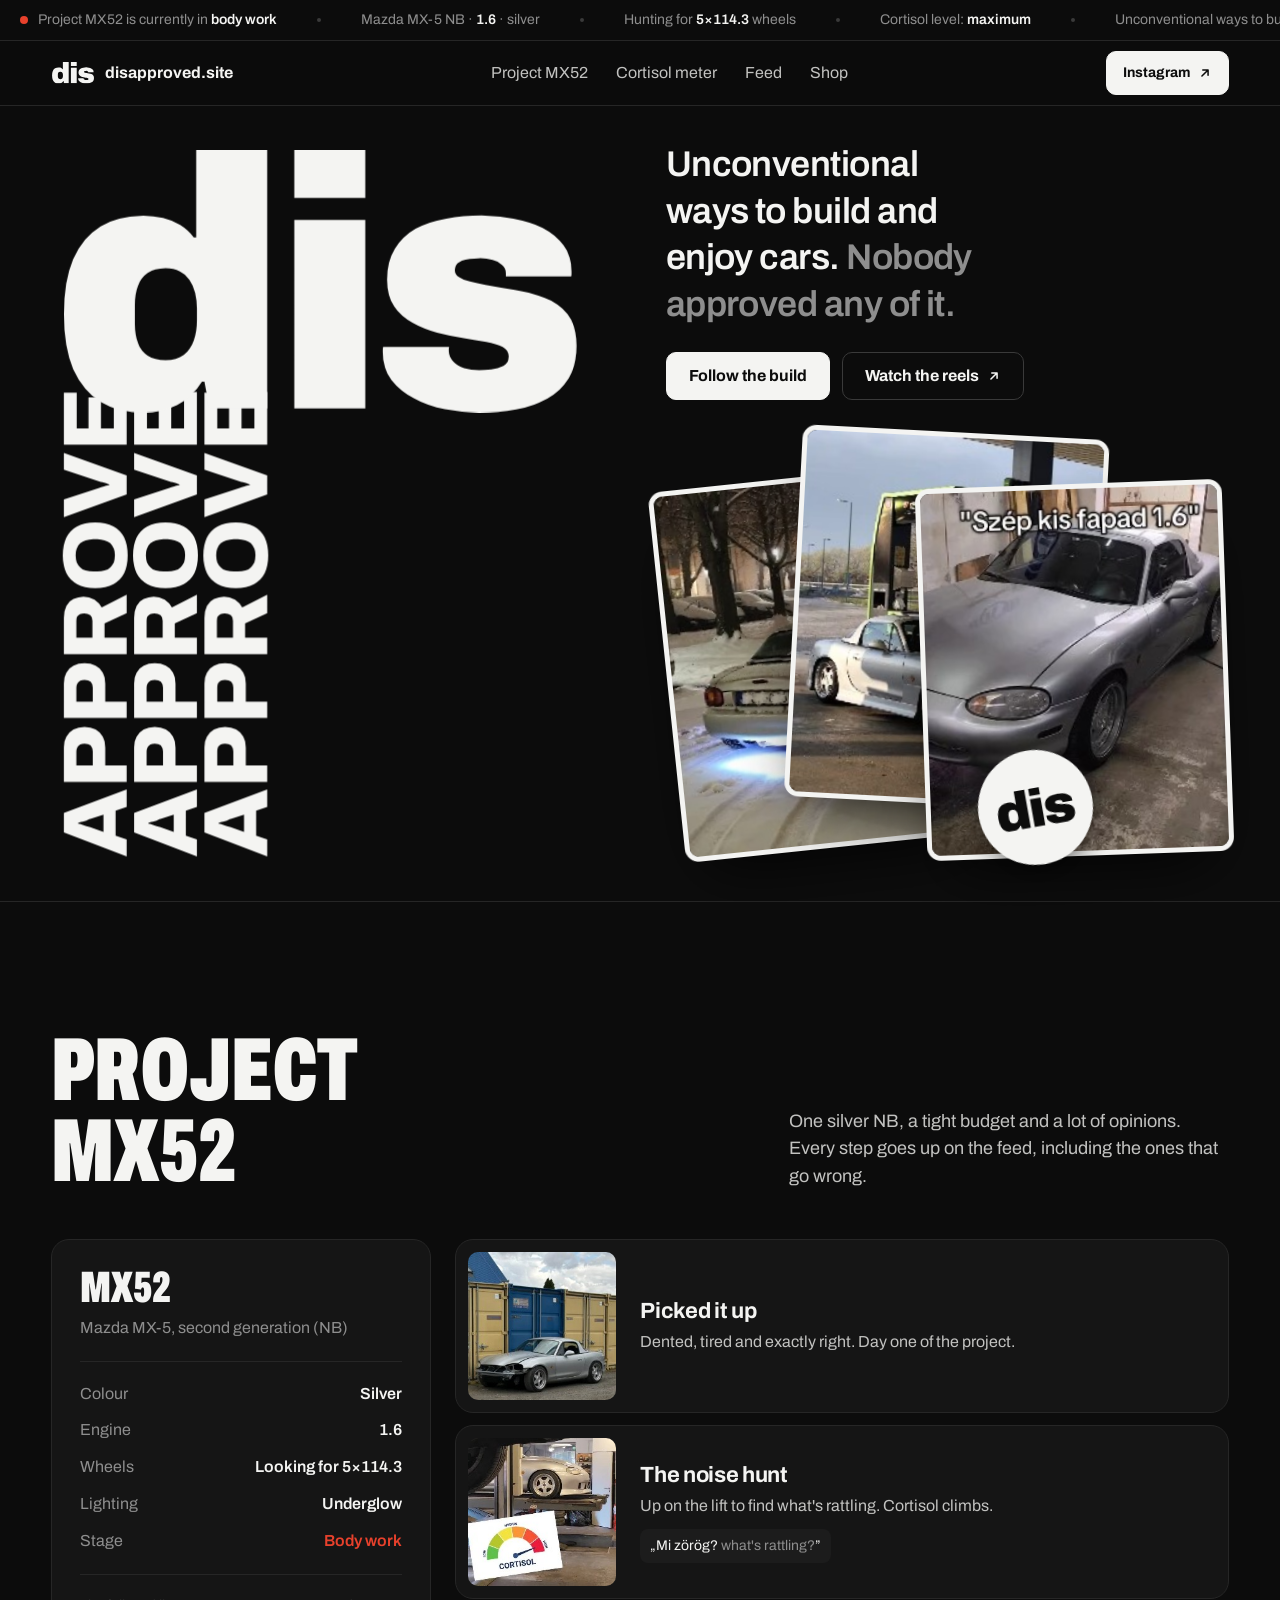
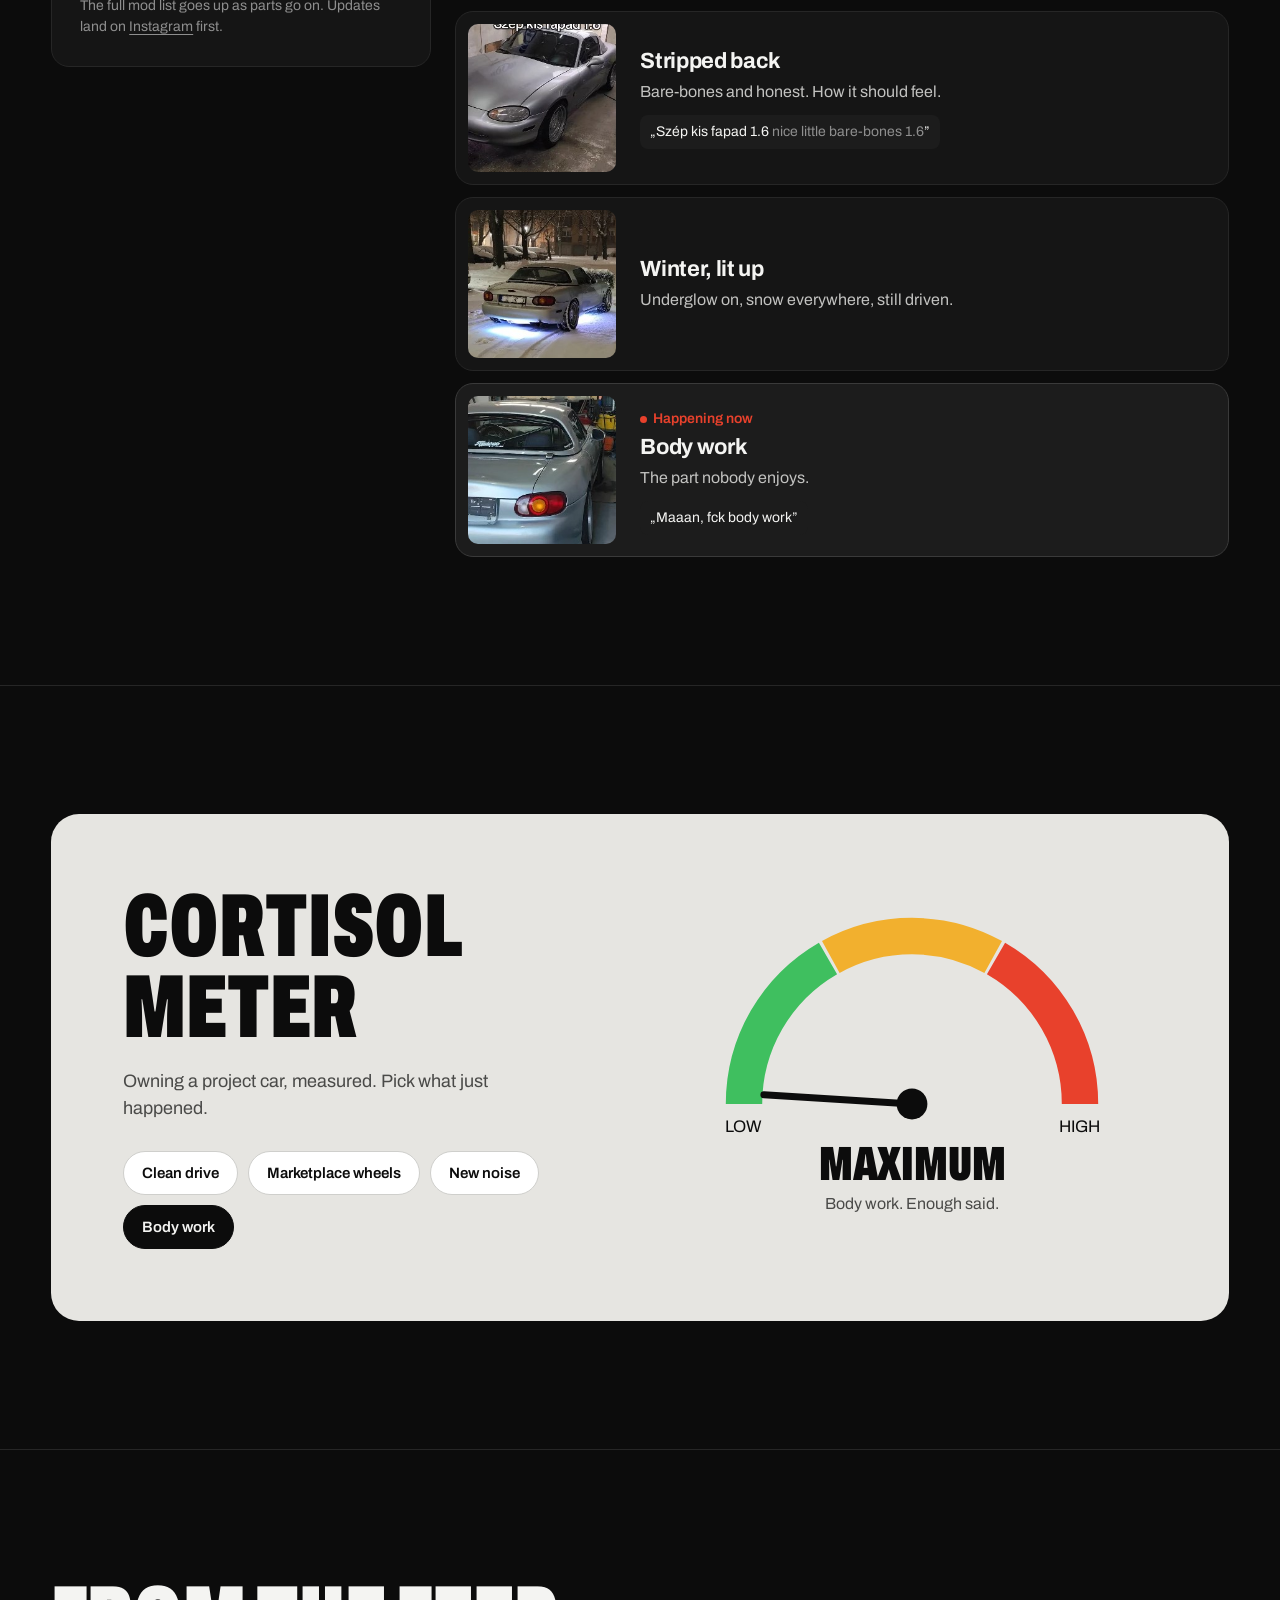
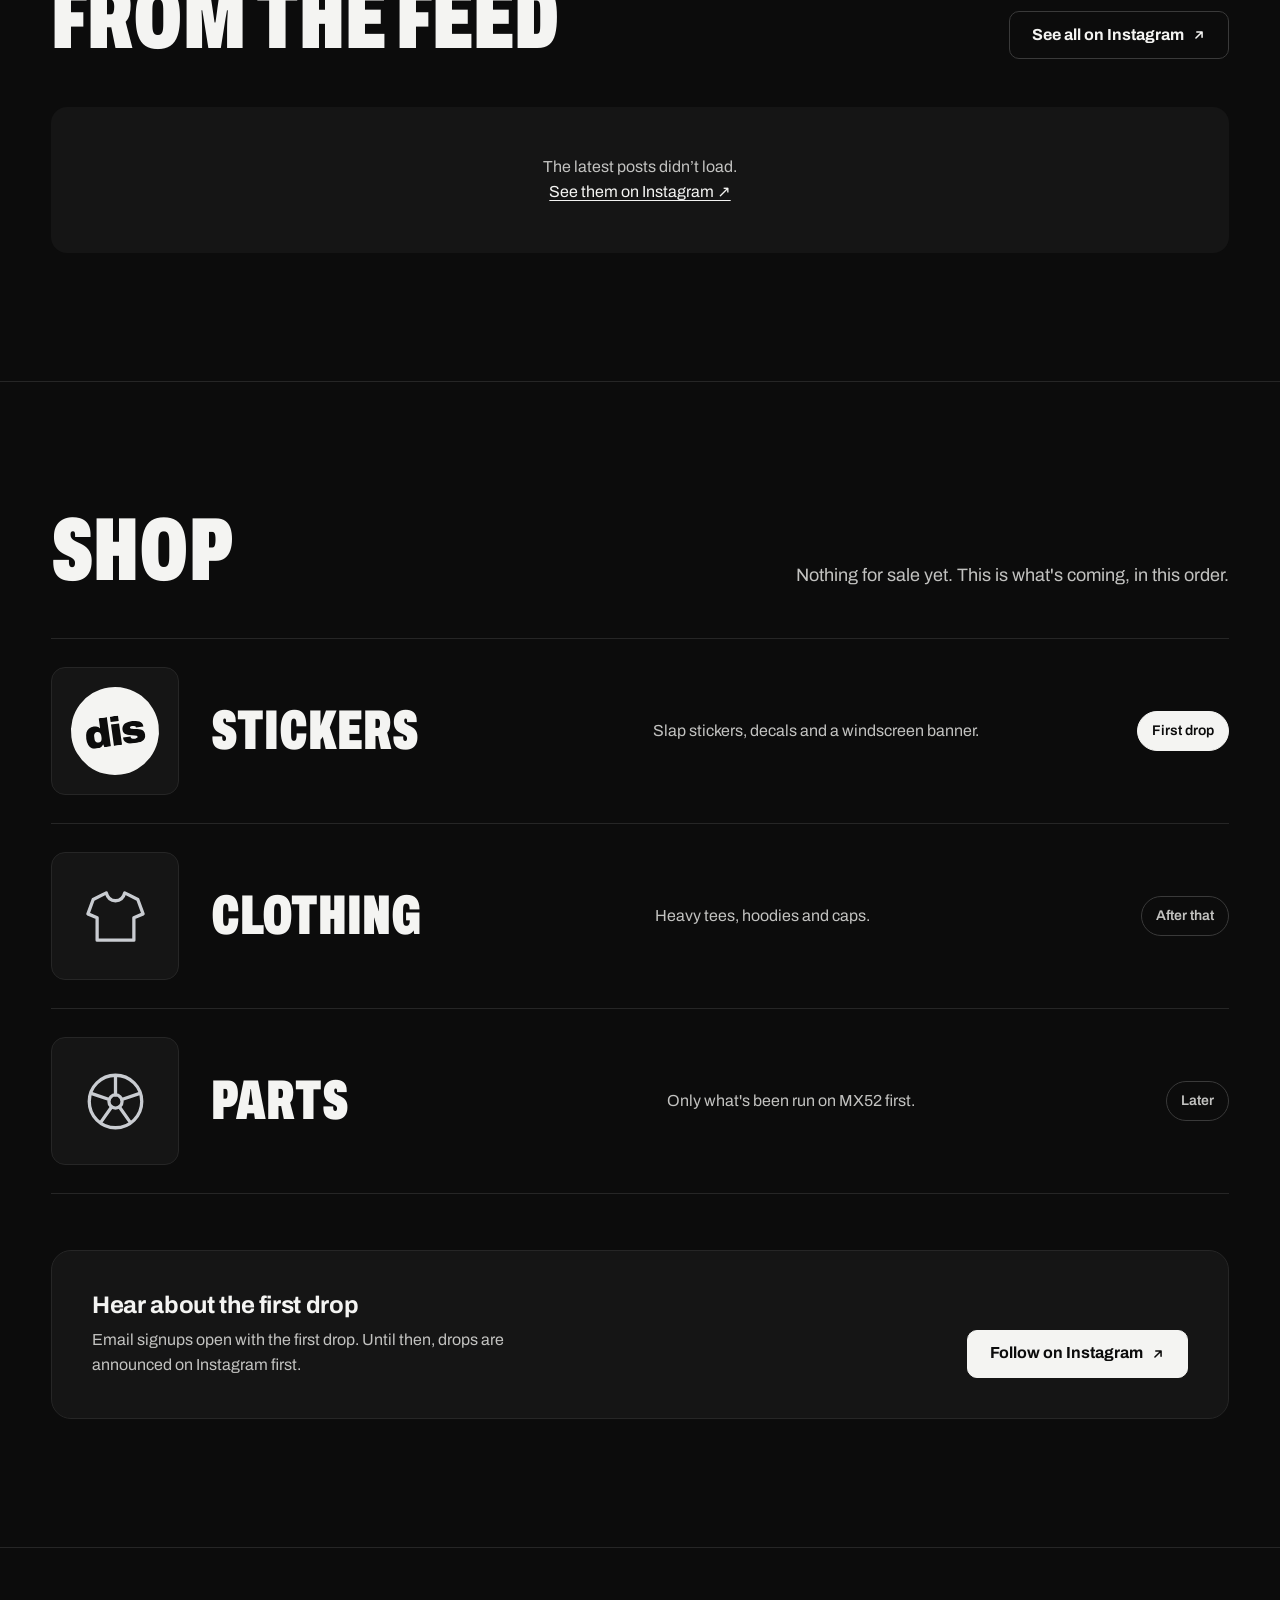
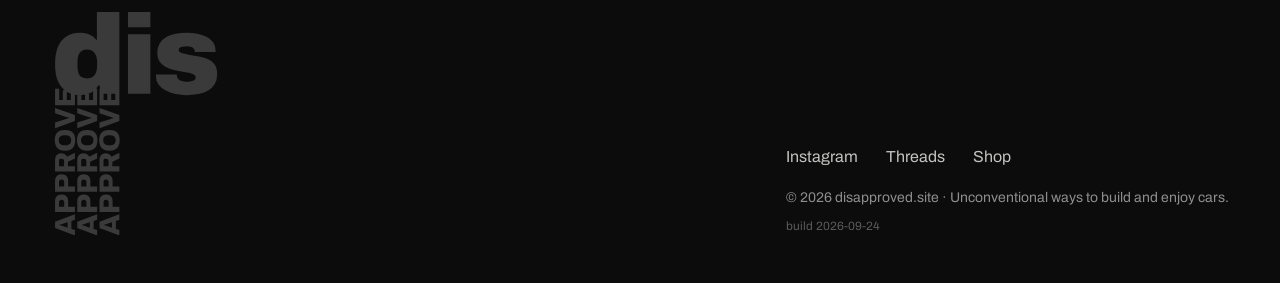
==== commit 728ac723: "Always serve the latest build, add a build stamp and /check.html - _headers: HTML, CSS and JS revali" ====
--- a/index.html
+++ b/index.html
@@ -184,6 +184,7 @@
     footer ul a { display: inline-flex; align-items: center; min-height: 44px; padding: 0 12px; color: var(--text-2); border-radius: 8px; }
     footer ul a:hover { color: var(--fg); }
     footer small { display: block; color: var(--mute); font-size: 14px; margin-top: 8px; }
+    footer small.build { font-size: 12px; opacity: .6; }
 
     @media (min-width: 1500px) {
       .log { grid-template-columns: 1fr 1fr; }
@@ -505,6 +506,7 @@
           <li><a href="#shop">Shop</a></li>
         </ul>
         <small>© 2026 disapproved.site · Unconventional ways to build and enjoy cars.</small>
+        <small class="build" id="build-stamp">build 2026-09-24</small>
       </div>
     </div>
   </footer>
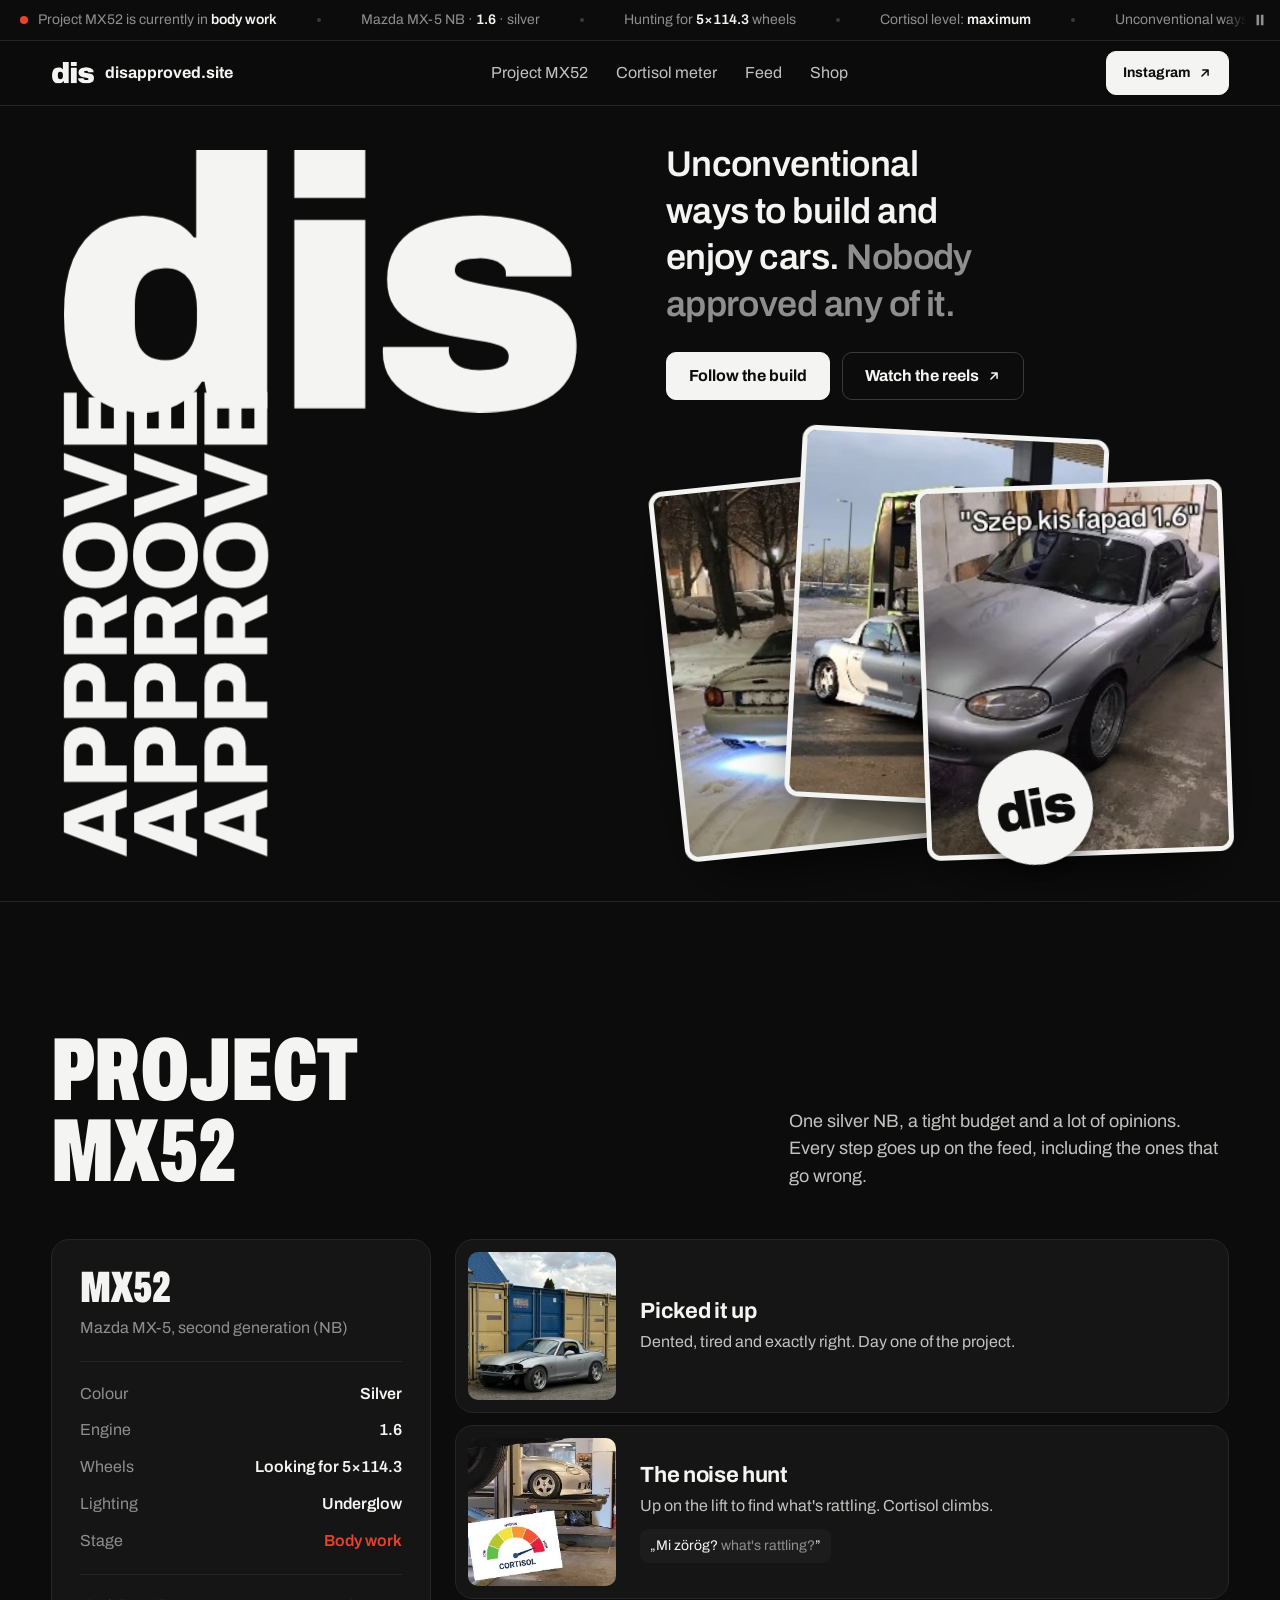
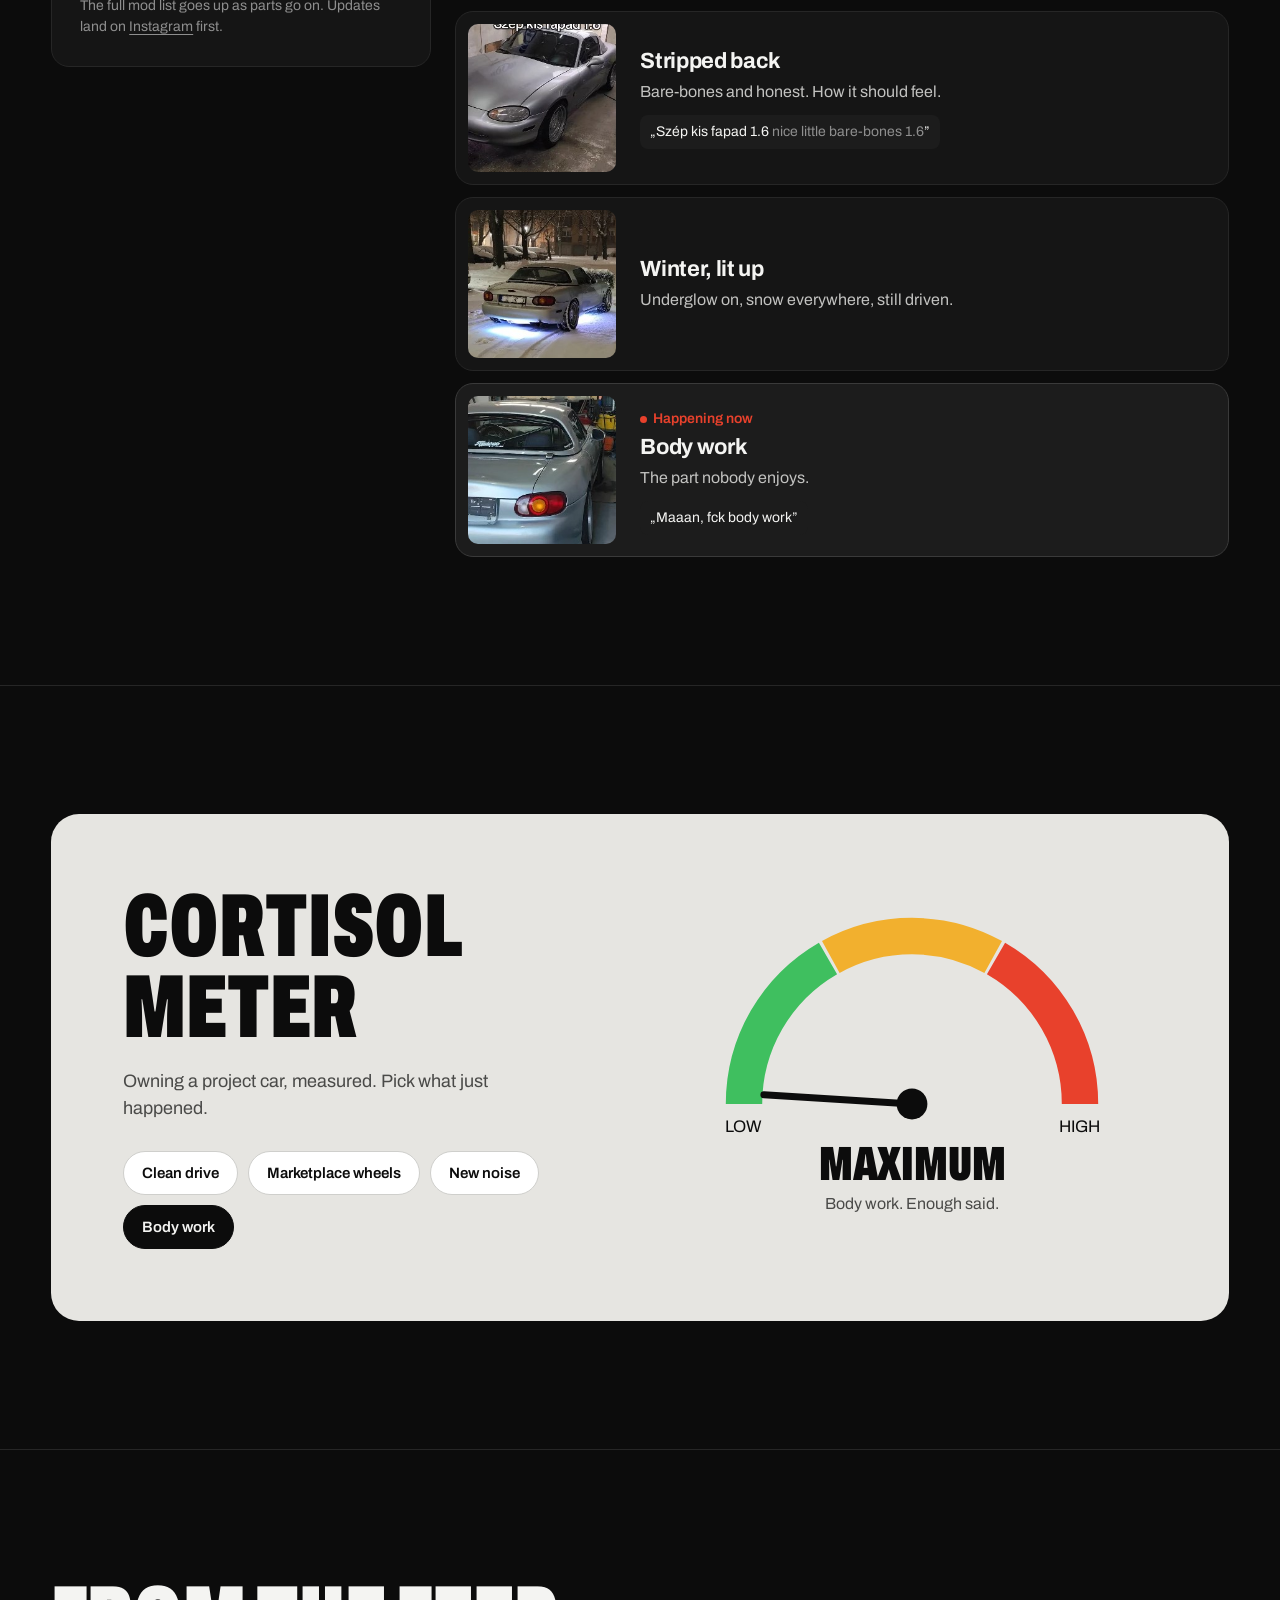
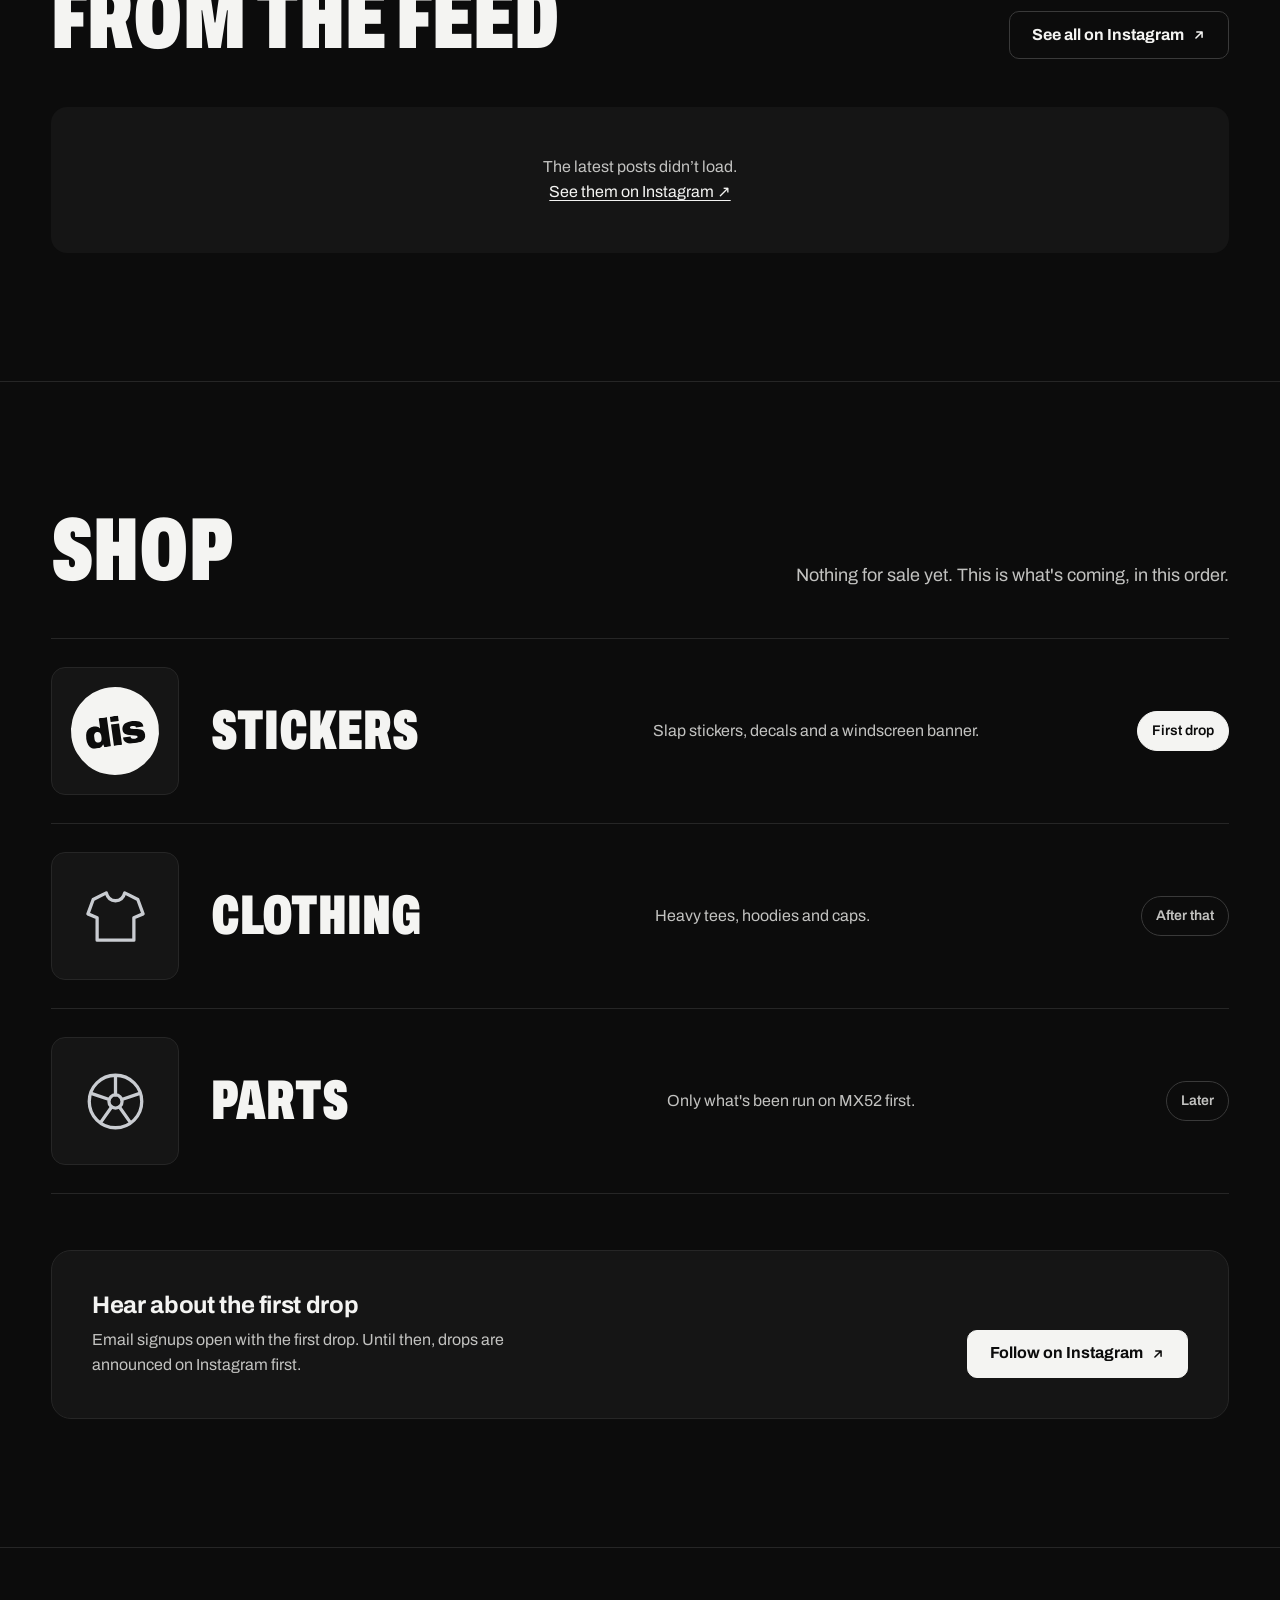
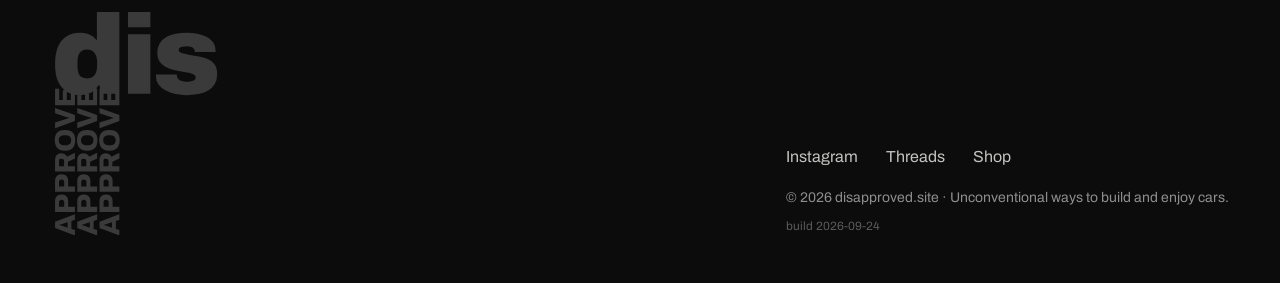
==== commit cea3a8b5: "Force animations on even with the OS reduce-motion setting - Removed the global animation kill switc" ====
--- a/index.html
+++ b/index.html
@@ -42,7 +42,13 @@
     /* Status ticker: one line of real facts, drifting right forever. Pauses on hover. */
     .status { border-bottom: 1px solid var(--line); font-size: 14px; color: var(--mute); overflow: hidden; white-space: nowrap; }
     .status .track { display: flex; width: max-content; animation: drift 75s linear infinite; }
-    .status:hover .track { animation-play-state: paused; }
+    .status:hover .track, .status.paused .track { animation-play-state: paused; }
+    .status { position: relative; }
+    .ticker-toggle { position: absolute; right: 0; top: 0; bottom: 0; display: grid; place-items: center; width: 56px; padding-left: 16px; border: 0; cursor: pointer; color: var(--mute); background: linear-gradient(90deg, transparent, var(--bg) 40%); }
+    .ticker-toggle:hover { color: var(--fg); }
+    .ticker-toggle svg { width: 14px; height: 14px; }
+    .ticker-toggle .i-play, .status.paused .ticker-toggle .i-pause { display: none; }
+    .status.paused .ticker-toggle .i-play { display: block; }
     .status ul { display: flex; list-style: none; flex: none; }
     .status li { display: flex; align-items: center; gap: 10px; min-height: 40px; padding-inline: 20px; }
     .status li::after { content: ""; width: 4px; height: 4px; border-radius: 50%; background: var(--line-2); margin-left: 30px; }
@@ -238,11 +244,6 @@
       .entry h3 { font-size: 19px; }
       .signup .btn { width: 100%; }
     }
-    @media (prefers-reduced-motion: reduce) {
-      .shot { animation: none; }
-      .needle, .feed img, .feed .cap, .btn { transition: none; }
-      .feed .skel { animation: none; }
-    }
 
     /* --- Motion ---------------------------------------------------------
        Focal moment: the lockup assembles on load ("dis" drops in, the three
@@ -274,16 +275,8 @@
       @keyframes slide-in { from { opacity: 0; translate: -6vw 0; } to { opacity: 1; translate: 0 0; } }
     }
 
-    @media (prefers-reduced-motion: reduce) {
-      .status .track { animation: none; transform: none; }
-      .lp-dis, .lp-a1, .lp-a2, .lp-a3, .hero .copy, .sticker { animation: fade .4s ease both; }
-      .lp-a1, .lp-a2, .lp-a3 { clip-path: none; }
-      @keyframes fade { from { opacity: 0; } }
-      @supports (animation-timeline: view()) {
-        .rise, .head h2.rise { animation-name: fade-only; }
-        @keyframes fade-only { from { opacity: 0; } to { opacity: 1; } }
-      }
-    }
+    /* Motion is intentionally the same for everyone, including when the OS "reduce motion" setting is on
+       (owner's choice). The ticker has a pause button so the moving text can always be stopped. */
   </style>
 </head>
 <body>
@@ -333,6 +326,10 @@
         <li><span>New posts on Instagram <b>@disapproved.site</b></span></li>
       </ul>
     </div>
+    <button class="ticker-toggle" type="button" aria-pressed="false" aria-label="Pause the moving status bar">
+      <svg class="i-pause" viewBox="0 0 16 16" aria-hidden="true"><path d="M4 2h3v12H4zM9 2h3v12H9z" fill="currentColor" /></svg>
+      <svg class="i-play" viewBox="0 0 16 16" aria-hidden="true"><path d="M4 2l10 6-10 6z" fill="currentColor" /></svg>
+    </button>
   </div>
 
   <header>
@@ -514,6 +511,17 @@
   <script src="base.js"></script>
   <script src="feed.js" defer></script>
   <script>
+    // Status ticker pause/play.
+    (() => {
+      const bar = document.querySelector('.status');
+      const btn = bar && bar.querySelector('.ticker-toggle');
+      if (!btn) return;
+      btn.addEventListener('click', () => {
+        const paused = bar.classList.toggle('paused');
+        btn.setAttribute('aria-pressed', String(paused));
+        btn.setAttribute('aria-label', paused ? 'Play the moving status bar' : 'Pause the moving status bar');
+      });
+    })();
     // Cortisol gauge: each trigger sets --level (0..1), which rotates the needle.
     (() => {
       const gauge = document.getElementById('gauge');
@@ -528,7 +536,7 @@
       };
       btns.forEach((b) => b.addEventListener('click', () => set(b)));
       // When the meter first scrolls into view, sweep the needle up from "low".
-      if ('IntersectionObserver' in window && !matchMedia('(prefers-reduced-motion: reduce)').matches) {
+      if ('IntersectionObserver' in window) {
         const target = gauge.style.getPropertyValue('--level') || getComputedStyle(gauge).getPropertyValue('--level');
         gauge.style.setProperty('--level', '0.02');
         const io = new IntersectionObserver(([e]) => {
--- a/base.css
+++ b/base.css
@@ -19,8 +19,4 @@
 }
 .js .reveal { opacity: 0; transform: translateY(16px); transition: opacity .7s ease, transform .7s ease; }
 .js .reveal.in { opacity: 1; transform: none; }
-@media (prefers-reduced-motion: reduce) {
-  .js .reveal { opacity: 1; transform: none; transition: none; }
-  * { animation: none !important; }
-  html { scroll-behavior: auto; }
-}
+
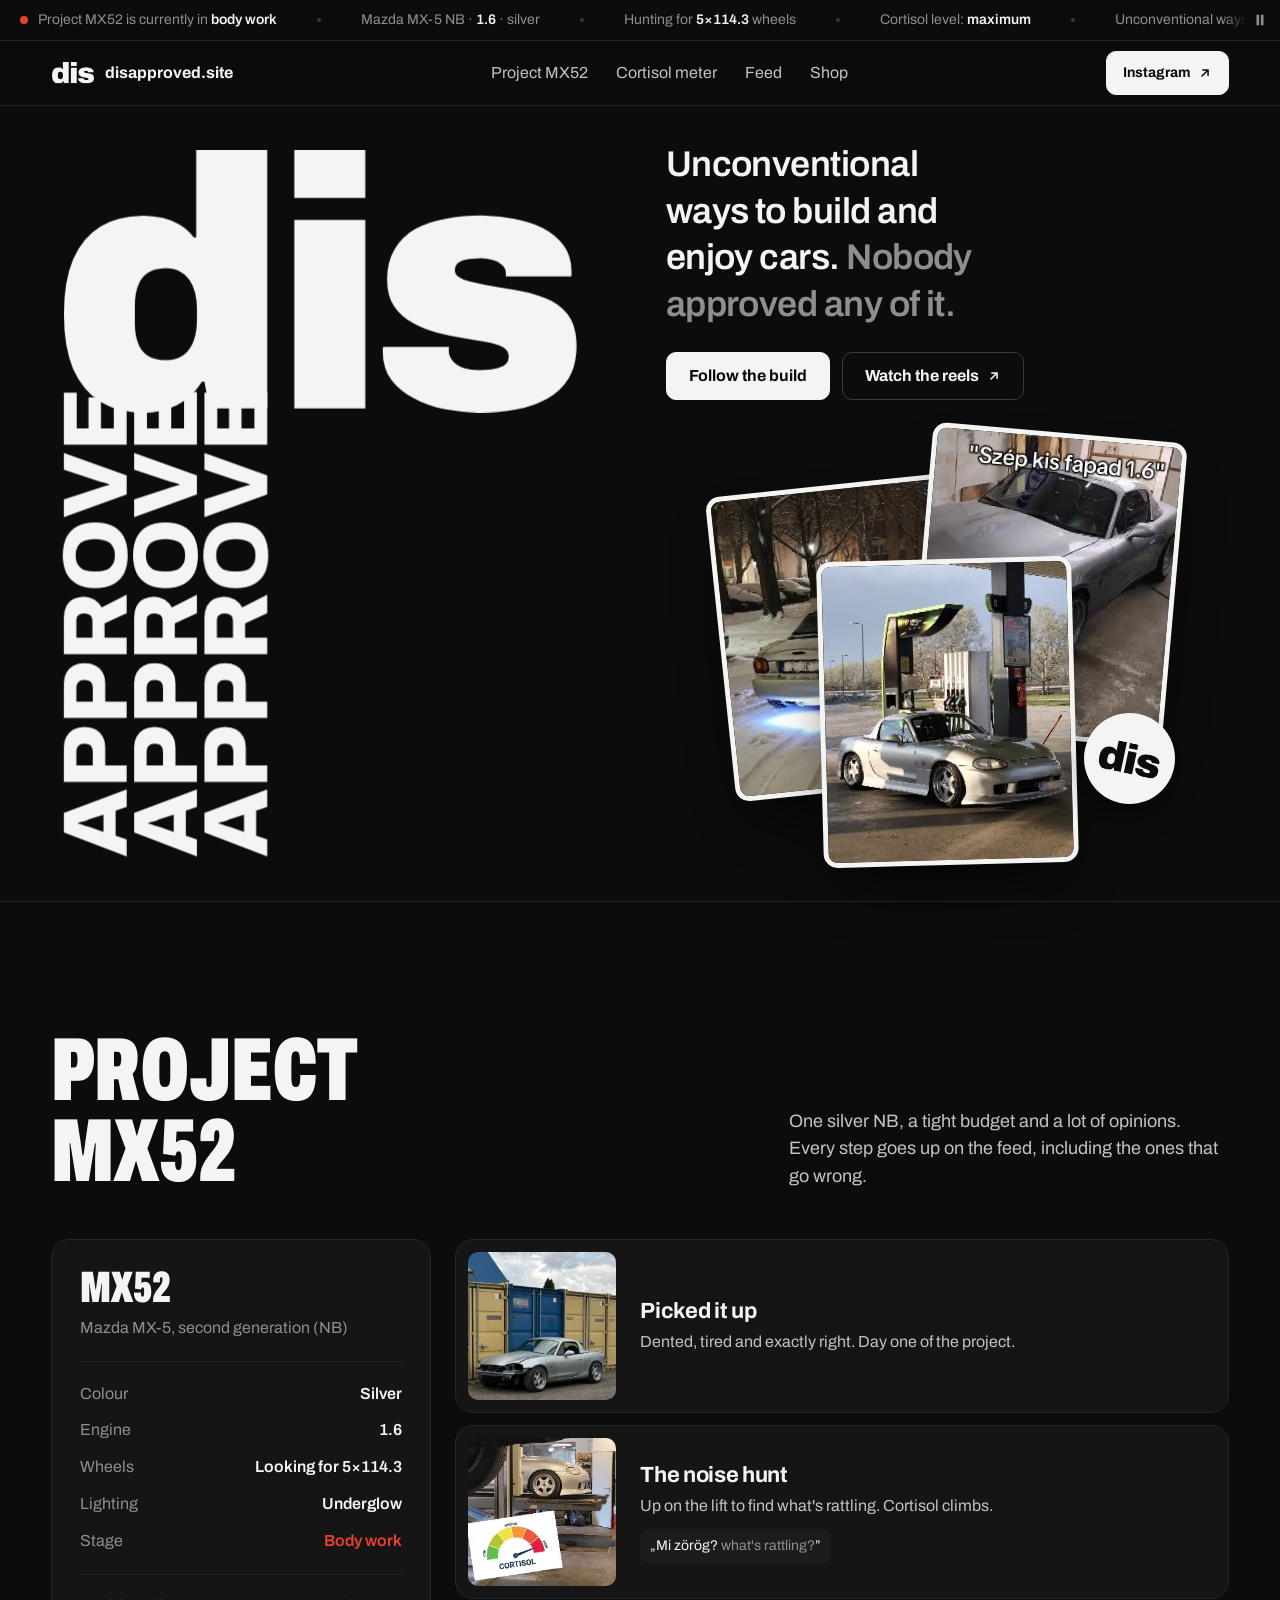
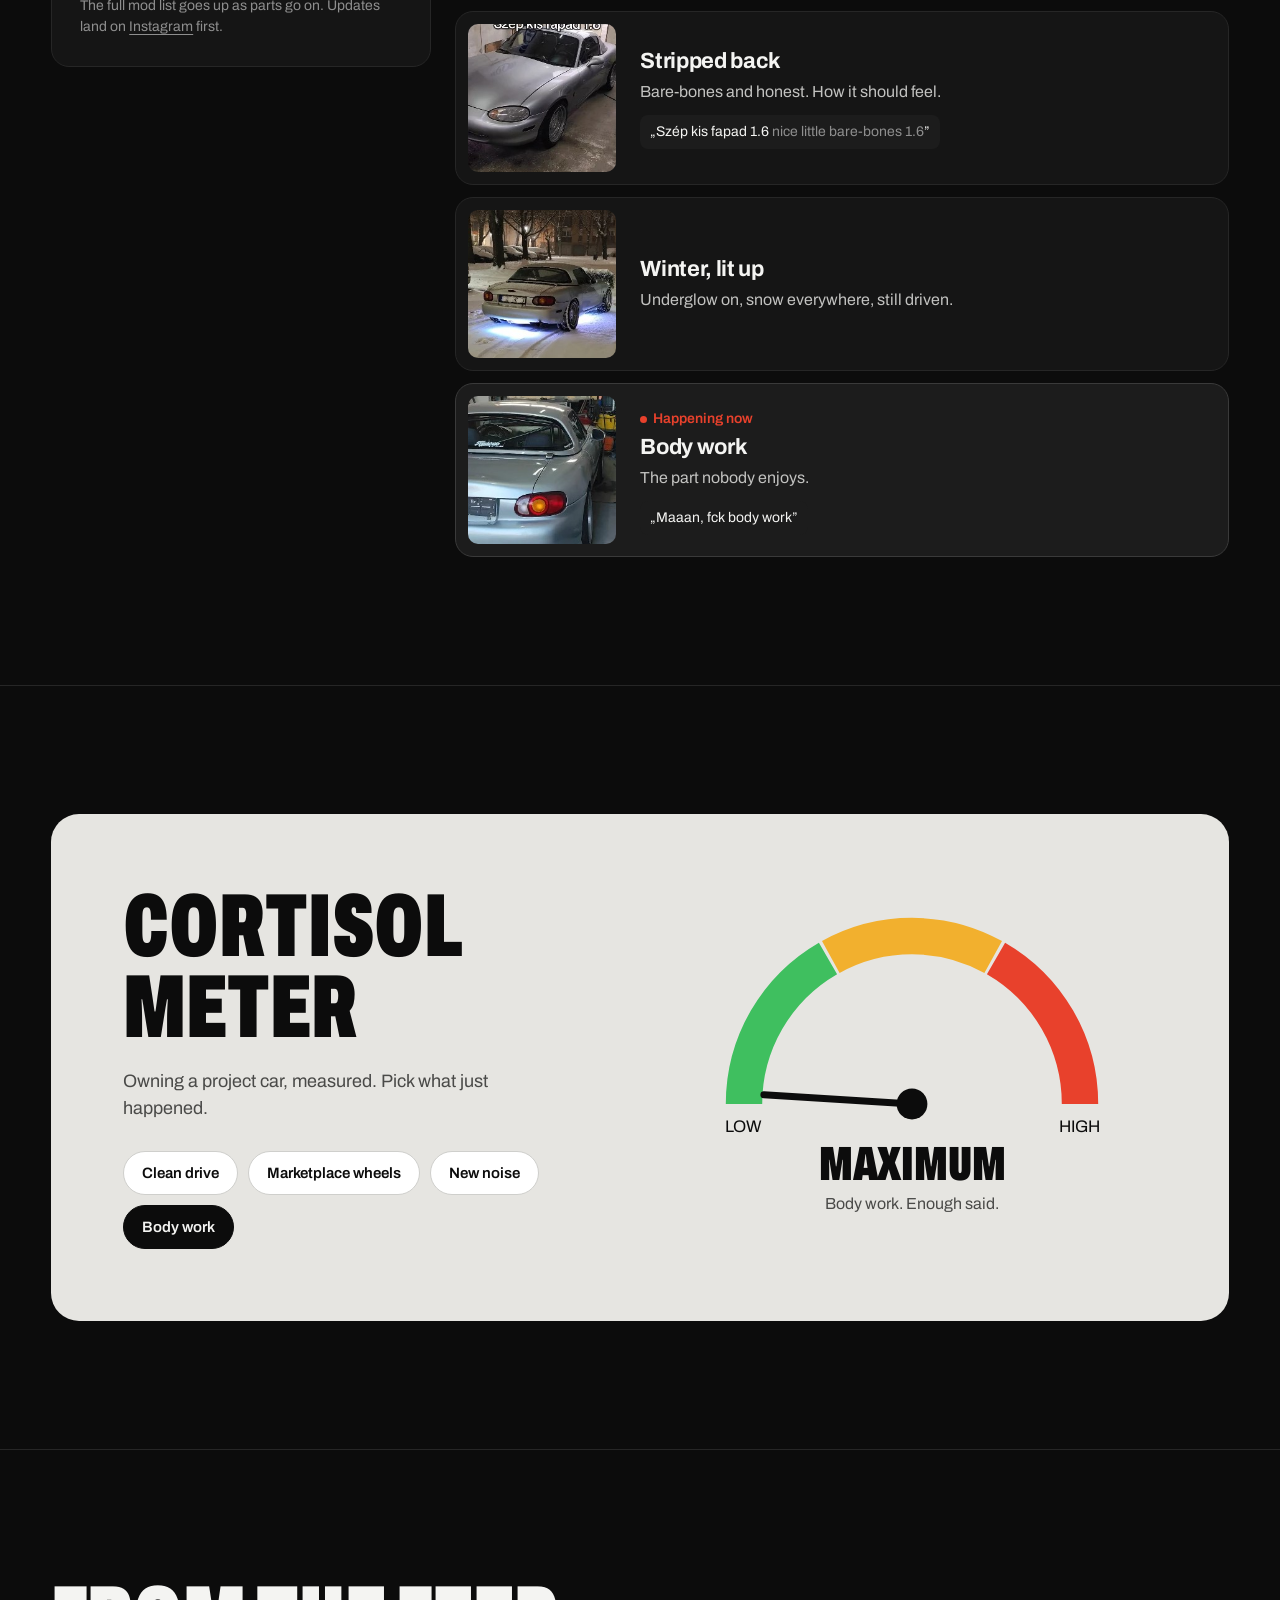
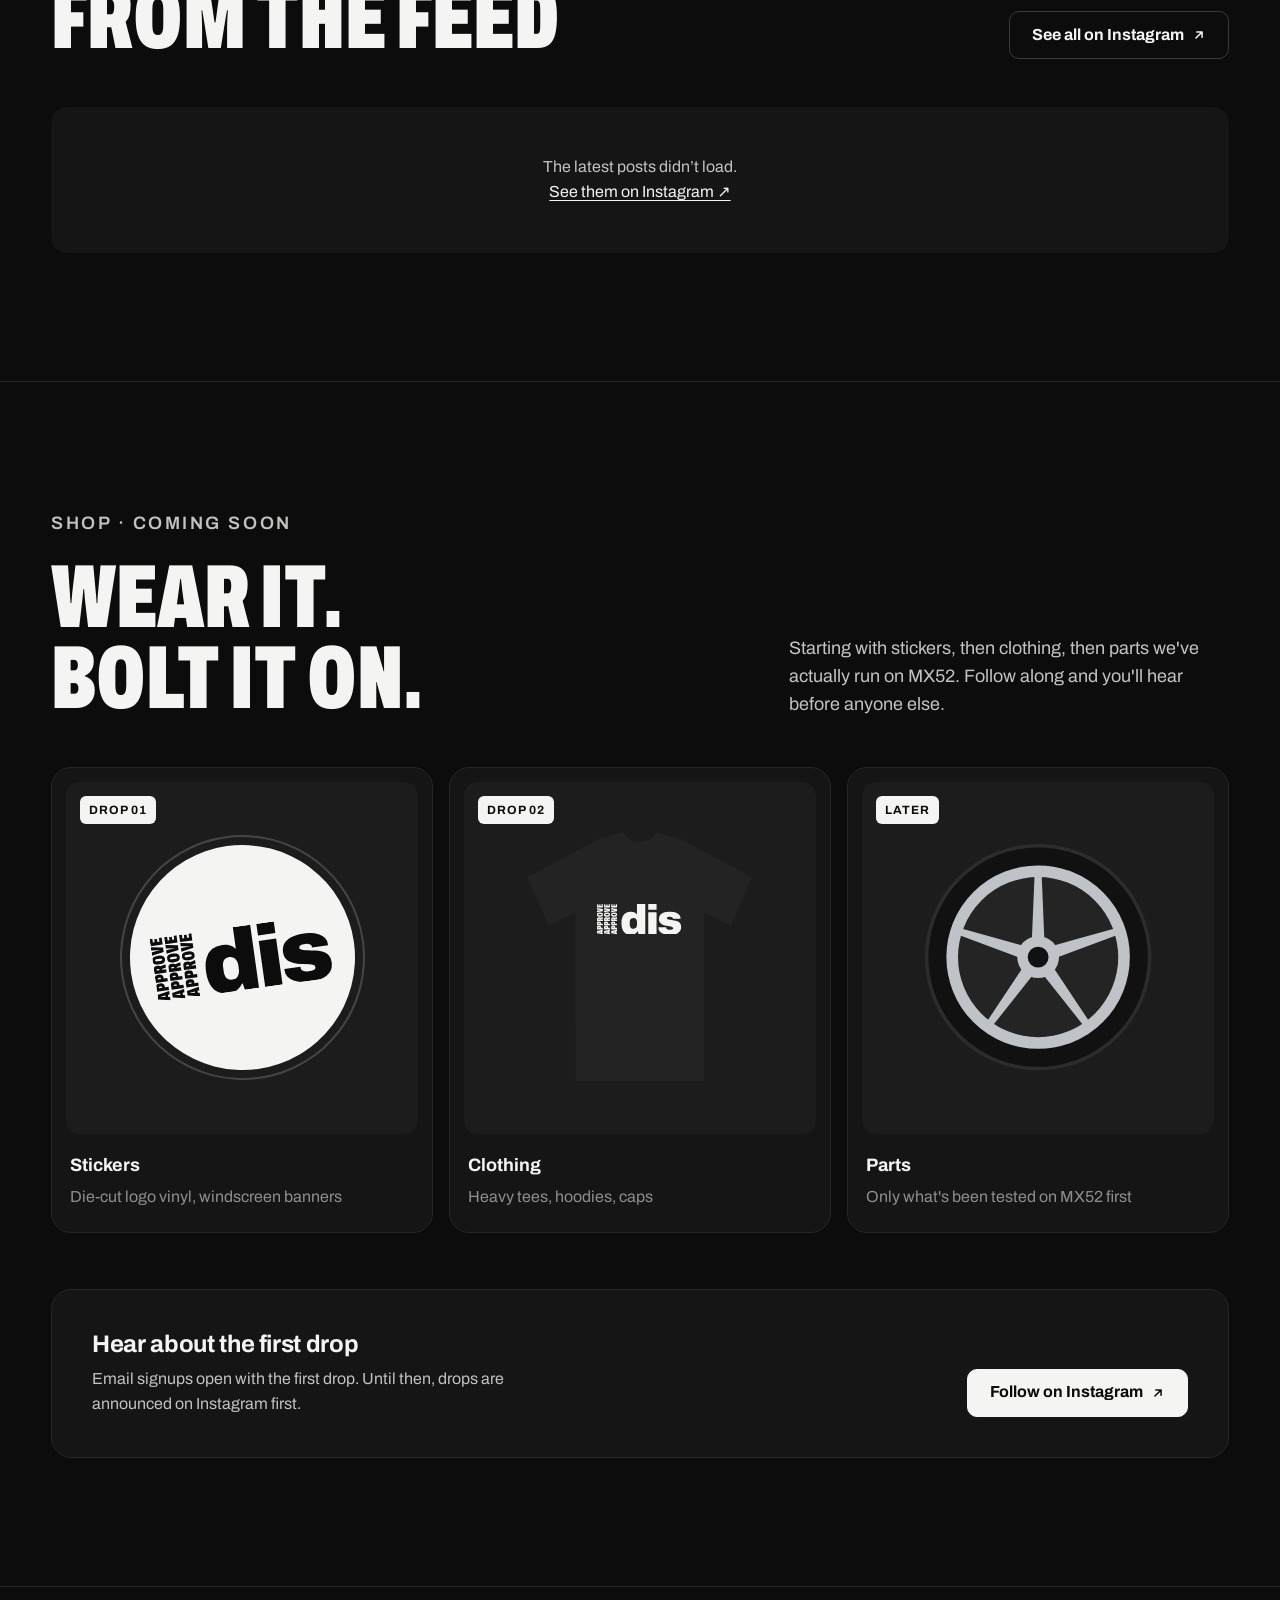
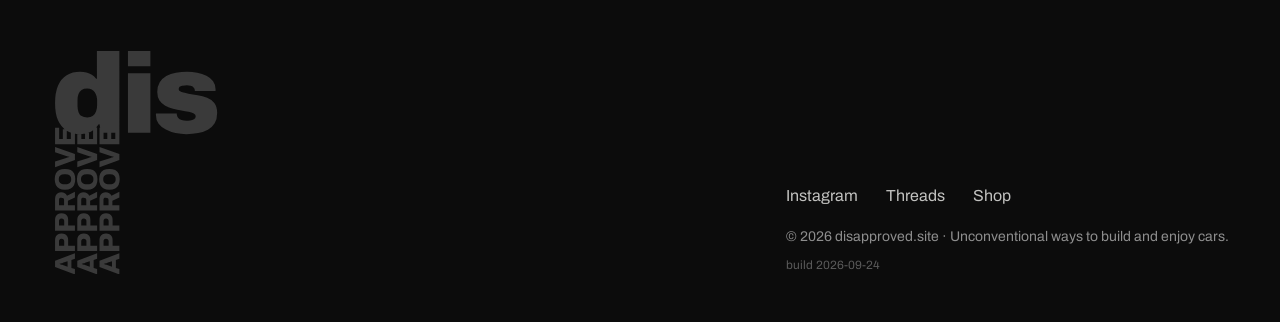
==== commit f6517340: "Bring back the overlapping photo cluster and the card-style shop - Hero collage: three tilted frames" ====
--- a/index.html
+++ b/index.html
@@ -87,15 +87,21 @@
     .hero .tag span { color: var(--mute); }
     .hero .ctas { display: flex; gap: 12px; flex-wrap: wrap; margin-top: 32px; }
 
-    .collage { position: relative; margin-top: clamp(16px, 3vw, 40px); aspect-ratio: 1.45; width: min(100%, 860px); }
-    .shot { position: absolute; width: 38%; border-radius: 14px; overflow: hidden; border: 5px solid var(--fg); background: var(--panel); box-shadow: 0 30px 60px -24px rgba(0,0,0,.9); rotate: var(--r); animation: settle 1.1s var(--ease) both; }
+    /* Collage: three tilted frames in an overlapping cluster (snow left, garage top right, petrol station in front). */
+    .collage { position: relative; margin-top: clamp(16px, 3vw, 40px); aspect-ratio: 1 / .95; width: min(100%, 560px); justify-self: center; }
+    .shot { position: absolute; width: 56%; border-radius: 14px; overflow: hidden; border: 5px solid var(--fg); background: var(--panel); box-shadow: 0 30px 60px -24px rgba(0,0,0,.9); rotate: var(--r); animation: settle 1.1s var(--ease) backwards; transition: rotate .5s var(--ease), translate .5s var(--ease), box-shadow .5s var(--ease); }
     .shot img { width: 100%; height: auto; aspect-ratio: 238 / 288; object-fit: cover; }
-    .shot.s1 { left: 0; top: 10%; --r: -6deg; z-index: 1; }
-    .shot.s2 { left: 31%; top: 0; --r: 3deg; z-index: 2; }
-    .shot.s3 { right: 0; top: 14%; --r: -2deg; z-index: 3; }
+    .shot.s1 { left: 0; top: 12%; --r: -6deg; z-index: 1; }
+    .shot.s2 { right: 0; top: 0; --r: 5deg; z-index: 2; }
+    .shot.s3 { left: 22%; bottom: 0; --r: -1.5deg; z-index: 3; }
     @keyframes settle { from { opacity: 0; rotate: 0deg; translate: 0 40px; } }
-    .sticker { position: absolute; z-index: 4; left: 22%; bottom: -4%; width: 19%; aspect-ratio: 1; border-radius: 50%; background: var(--fg); color: var(--bg); display: grid; place-items: center; rotate: -10deg; box-shadow: 0 12px 30px -8px rgba(0,0,0,.7); }
+    .sticker { position: absolute; z-index: 4; right: 0; bottom: 14%; width: 20%; aspect-ratio: 1; border-radius: 50%; background: var(--fg); color: var(--bg); display: grid; place-items: center; rotate: 12deg; box-shadow: 0 12px 30px -8px rgba(0,0,0,.7); transition: rotate .5s var(--ease), scale .5s var(--ease); }
     .sticker svg.dis { width: 70%; }
+    /* Hover: the back photos fan out, the front one lifts, the sticker turns. */
+    .collage:hover .s1 { rotate: -10deg; translate: -16px 4px; }
+    .collage:hover .s2 { rotate: 9deg; translate: 16px -6px; }
+    .collage:hover .s3 { translate: 0 -10px; box-shadow: 0 40px 70px -24px rgba(0,0,0,.95); }
+    .collage:hover .sticker { rotate: 24deg; scale: 1.06; }
 
     /* --- Project MX52 --- */
     .build { display: grid; grid-template-columns: minmax(280px, 380px) 1fr; gap: 24px; align-items: start; }
@@ -157,18 +163,24 @@
     /* --- Shop: collection rows (REVVED's structure, Flowlife's calm) --- */
     #shop { overflow: hidden; }
     .tribal { position: absolute; right: -6%; top: 40px; width: min(62vw, 720px); aspect-ratio: 1; pointer-events: none; background: url(img/tribal.png) center / contain no-repeat; filter: invert(1); mix-blend-mode: screen; opacity: .16; }
-    .rows { list-style: none; border-top: 1px solid var(--line); position: relative; }
-    .row { display: grid; grid-template-columns: 128px minmax(0, 1fr) minmax(0, 1.1fr) auto; gap: 16px 32px; align-items: center; padding: 28px 0; border-bottom: 1px solid var(--line); }
-    .thumb { position: relative; width: 128px; aspect-ratio: 1; border-radius: 14px; background: var(--panel); border: 1px solid var(--line); display: grid; place-items: center; overflow: hidden; }
-    .thumb > img { position: absolute; inset: 0; width: 100%; height: 100%; object-fit: cover; }
-    .thumb .disc { width: 70%; aspect-ratio: 1; border-radius: 50%; background: var(--fg); color: var(--bg); display: grid; place-items: center; rotate: -8deg; }
-    .thumb .disc svg.dis { width: 70%; }
-    .thumb svg.icon { width: 50%; color: var(--silver); }
-    .row h3 { font-size: clamp(36px, 4.4vw, 56px); }
-    .row p { color: var(--text-2); }
-    .row .when { font-size: 14px; font-weight: 600; padding: 8px 14px; border-radius: 999px; border: 1px solid var(--line-2); color: var(--text-2); white-space: nowrap; }
-    .row.first .when { background: var(--fg); color: var(--bg); border-color: var(--fg); }
-
+    .kicker { font-size: 13px; font-weight: 600; letter-spacing: .14em; text-transform: uppercase; color: var(--text-2); margin-bottom: 20px; }
+    .merch { list-style: none; display: grid; grid-template-columns: repeat(3, 1fr); gap: 16px; position: relative; }
+    .item { background: var(--panel); border: 1px solid var(--line); border-radius: 20px; padding: 14px 14px 22px; transition: transform .5s var(--ease), border-color .3s; }
+    .item:hover { transform: translateY(-6px); border-color: var(--line-2); }
+    .item .art { position: relative; aspect-ratio: 1; border-radius: 14px; background: var(--panel-2); display: grid; place-items: center; overflow: hidden; }
+    .item .soon { position: absolute; top: 14px; left: 14px; font-size: 12px; font-weight: 700; letter-spacing: .08em; text-transform: uppercase; padding: 5px 9px; border-radius: 6px; background: var(--fg); color: var(--bg); z-index: 1; }
+    .item h3 { font-size: 18px; margin: 18px 4px 6px; }
+    .item p { color: var(--mute); margin: 0 4px; }
+    .die { width: 64%; aspect-ratio: 1; border-radius: 50%; background: var(--fg); color: var(--bg); display: grid; place-items: center; rotate: -8deg; box-shadow: 0 0 0 8px var(--panel-2), 0 0 0 10px rgba(255,255,255,.18); transition: rotate .6s var(--ease), scale .6s var(--ease); }
+    .die svg { width: 80%; }
+    .item:hover .die { rotate: 6deg; scale: 1.04; }
+    .tee { position: relative; width: 76%; transition: translate .6s var(--ease); }
+    .tee .shirt { width: 100%; }
+    .tee .print { position: absolute; left: 34%; top: 30%; width: 32%; color: var(--fg); }
+    .item:hover .tee { translate: 0 -6px; }
+    .wheel { width: 66%; animation: spin 14s linear infinite; }
+    .item:hover .wheel { animation-duration: 3s; }
+    @keyframes spin { to { rotate: 360deg; } }
     .signup { position: relative; display: grid; grid-template-columns: 1fr auto; gap: 24px 48px; align-items: end; margin-top: 56px; padding: clamp(24px, 4vw, 40px); border: 1px solid var(--line); border-radius: 20px; background: var(--panel); }
     .signup > * { min-width: 0; }
     .signup h3 { font-size: 24px; line-height: 1.2; letter-spacing: -.015em; }
@@ -208,14 +220,9 @@
       .hero .copy { display: flex; justify-content: space-between; align-items: end; gap: 24px 48px; flex-wrap: wrap; padding-top: 0; }
       .hero .tag { max-width: 18ch; }
       .hero .ctas { margin-top: 0; }
-      .collage { width: 100%; aspect-ratio: auto; height: 100%; min-height: 360px; margin-top: 0; }
       .hero { grid-template-rows: auto 1fr; }
-      .shot { width: auto; height: 86%; aspect-ratio: 238 / 288; }
-      .shot img { height: 100%; }
-      .shot.s1 { left: 0; top: 10%; }
-      .shot.s2 { left: 50%; translate: -50% 0; top: 0; }
-      .shot.s3 { left: auto; right: 0; top: 12%; }
-      .sticker { left: auto; right: 24%; bottom: 0; width: clamp(96px, 9vw, 170px); }
+      /* The cluster takes the full height left under the copy and keeps its shape. */
+      .collage { width: auto; height: 100%; max-width: 100%; min-height: 380px; aspect-ratio: 1 / .95; margin-top: 0; justify-self: center; }
     }
     @media (max-width: 960px) {
       :root { --header-h: 116px; }
@@ -224,18 +231,16 @@
       nav ul::-webkit-scrollbar { display: none; }
       nav ul a { white-space: nowrap; }
       .hero { grid-template-columns: minmax(0, .9fr) minmax(0, 1.1fr); grid-template-areas: "logo copy" "collage collage"; }
-      .hero .collage { justify-self: center; width: 100%; }
+      .hero .collage { justify-self: center; width: min(100%, 520px); height: auto; }
       .build { grid-template-columns: 1fr; }
       .spec { position: static; }
       .meter { grid-template-columns: 1fr; }
       .feed { grid-template-columns: repeat(3, 1fr); }
-      .row { grid-template-columns: 88px minmax(0, 1fr) auto; }
-      .thumb { width: 88px; grid-row: span 2; }
-      .row p { grid-column: 2 / -1; }
-      .row .when { grid-column: 3; grid-row: 1; }
+      .merch { grid-template-columns: 1fr 1fr; }
       .signup { grid-template-columns: 1fr; }
     }
     @media (max-width: 600px) {
+      .merch { grid-template-columns: 1fr; }
       .hero { grid-template-columns: 1fr; grid-template-areas: "logo" "copy" "collage"; }
       .hero h1 svg.logo { width: 62%; }
       .hero .copy { padding-top: 0; }
@@ -258,14 +263,14 @@
     @keyframes lp-rise { from { opacity: 0; transform: translateY(22%); clip-path: inset(0 0 100% 0); } }
     .hero .copy { animation: fade-up .8s var(--ease) .5s both; }
     .shot.s1 { animation-delay: .7s; } .shot.s2 { animation-delay: .8s; } .shot.s3 { animation-delay: .9s; }
-    .sticker { animation: stamp .6s var(--ease) 1.15s both; }
+    .sticker { animation: stamp .6s var(--ease) 1.15s backwards; }
     @keyframes fade-up { from { opacity: 0; translate: 0 16px; } }
     @keyframes stamp { from { opacity: 0; scale: 1.6; rotate: -30deg; } }
 
     @supports (animation-timeline: view()) {
       .rise { animation: rise linear both; animation-timeline: view(); animation-range: entry 0% entry 70%; }
-      .feed li:nth-child(6n+2), .rows .row:nth-child(2) { animation-range: entry 5% entry 80%; }
-      .feed li:nth-child(6n+3), .rows .row:nth-child(3) { animation-range: entry 10% entry 90%; }
+      .feed li:nth-child(6n+2), .merch .item:nth-child(2) { animation-range: entry 5% entry 80%; }
+      .feed li:nth-child(6n+3), .merch .item:nth-child(3) { animation-range: entry 10% entry 90%; }
       .feed li:nth-child(6n+4) { animation-range: entry 15% entry 95%; }
       .feed li:nth-child(6n+5) { animation-range: entry 20% entry 100%; }
       .feed li:nth-child(6n+6) { animation-range: entry 25% cover 30%; }
@@ -285,6 +290,7 @@
     <symbol id="dis" viewBox="0 -725 1507 725"><path transform="scale(1,-1)" fill="currentColor" d="M259 -12Q189 -12 139 18Q89 49 62 110Q36 172 36 265Q36 357 62 418Q89 479 139 510Q189 540 259 540Q287 540 314 534Q340 527 362 514Q385 500 400 479H407V725H606V0H444L430 75H423Q395 30 353 9Q311 -12 259 -12ZM321 135Q352 135 372 150Q391 165 400 190Q409 216 409 247V280Q409 303 404 324Q399 344 388 360Q378 375 361 384Q344 393 321 393Q290 393 271 380Q252 367 244 344Q235 321 235 290V237Q235 206 244 183Q252 160 271 148Q290 135 321 135Z M682 590V725H881V590ZM682 0V528H881V0Z M1200 -12Q1152 -12 1104 -2Q1057 7 1018 28Q978 48 954 80Q930 112 930 158Q930 161 930 164Q930 168 931 172H1116Q1115 169 1115 166Q1115 163 1115 161Q1116 143 1128 131Q1139 119 1158 113Q1177 107 1200 107Q1214 107 1234 109Q1253 111 1268 119Q1283 127 1283 146Q1283 163 1266 172Q1248 180 1220 186Q1191 191 1157 197Q1120 203 1082 212Q1045 222 1013 240Q981 257 962 286Q942 315 942 361Q942 413 964 448Q985 483 1022 504Q1060 524 1108 532Q1155 541 1207 541Q1252 541 1296 532Q1341 524 1378 506Q1415 487 1437 457Q1459 427 1459 384Q1459 381 1459 376Q1459 372 1458 370H1275V378Q1275 393 1264 402Q1254 412 1238 416Q1221 421 1204 421Q1198 421 1186 420Q1174 420 1162 417Q1149 414 1140 407Q1132 400 1132 387Q1132 375 1144 368Q1155 360 1174 356Q1194 351 1218 346Q1256 339 1300 332Q1344 326 1384 310Q1423 295 1448 264Q1473 232 1473 175Q1473 121 1451 84Q1429 48 1391 27Q1353 6 1304 -3Q1254 -12 1200 -12Z" /></symbol>
     <symbol id="i-reel" viewBox="0 0 24 24"><g fill="none" stroke="currentColor" stroke-width="2" stroke-linejoin="round"><rect x="3" y="3" width="18" height="18" rx="5" /><path d="M3 8.5h18M9 3l3 5.5M14.5 3l3 5.5" /><path d="M10 12v5l4.5-2.5z" fill="currentColor" stroke="none" /></g></symbol>
     <symbol id="i-album" viewBox="0 0 24 24"><g fill="none" stroke="currentColor" stroke-width="2" stroke-linejoin="round"><rect x="3" y="7" width="14" height="14" rx="3" /><path d="M7 3h11a3 3 0 0 1 3 3v11" /></g></symbol>
+    <symbol id="logo-h" viewBox="0 -725 2045 725"><path transform="scale(1,-1)" fill="currentColor" d="M139 0 -0 28V80L139 107V68L119 66V41L139 38ZM88 45V61L57 57Q55 57 52 57Q49 56 45 56Q41 56 37 55Q34 55 31 54V52Q34 52 39 51Q44 51 49 50Q53 50 57 49Z M139 118H-0V171Q-0 184 5 192Q11 200 22 203Q32 207 46 207Q61 207 72 203Q83 199 89 191Q96 183 96 170V155H139ZM66 155V162Q66 167 60 168Q55 170 48 170Q43 170 39 169Q35 169 32 167Q30 165 30 162V155Z M139 218H-0V271Q-0 284 5 292Q11 300 22 304Q32 307 46 307Q61 307 72 303Q83 300 89 291Q96 283 96 270V255H139ZM66 255V263Q66 267 60 269Q55 270 48 270Q43 270 39 269Q35 269 32 267Q30 266 30 263V255Z M139 318H-0V369Q-0 385 5 393Q11 402 21 405Q30 409 42 409Q53 409 63 407Q73 405 80 398L139 413V375L92 365V356H139ZM63 356V364Q63 369 58 370Q53 372 46 372Q42 372 38 371Q34 371 32 369Q30 367 30 364V356Z M142 472Q142 455 134 444Q127 433 111 427Q95 422 69 422Q44 422 28 427Q12 433 4 444Q-3 455 -3 472Q-3 489 4 500Q12 511 28 516Q44 522 69 522Q95 522 111 516Q127 511 134 500Q142 489 142 472ZM110 472Q110 476 108 478Q106 481 103 482Q99 483 95 484Q90 484 84 484H55Q49 484 44 484Q40 483 36 482Q33 481 31 478Q29 476 29 472Q29 467 31 465Q33 463 36 461Q40 460 44 460Q49 459 55 459H84Q90 459 95 460Q99 460 103 461Q106 463 108 465Q110 467 110 472Z M139 554 -0 530V569L71 577Q74 577 79 578Q85 578 90 579Q95 579 98 579V581Q95 581 90 582Q85 582 79 582Q74 583 71 583L-0 591V629L139 606Z M139 639H-0V720H32V677H52V712H84V677H107V721H139Z M309 0 169 28V80L309 107V68L288 66V41L309 38ZM258 45V61L226 57Q224 57 221 57Q218 56 215 56Q211 56 207 55Q203 55 200 54V52Q204 52 209 51Q214 51 218 50Q223 50 226 49Z M309 118H169V171Q169 184 175 192Q181 200 191 203Q202 207 216 207Q231 207 242 203Q253 199 259 191Q265 183 265 170V155H309ZM235 155V162Q235 167 230 168Q225 170 217 170Q212 170 208 169Q204 169 202 167Q200 165 200 162V155Z M309 218H169V271Q169 284 175 292Q181 300 191 304Q202 307 216 307Q231 307 242 303Q253 300 259 291Q265 283 265 270V255H309ZM235 255V263Q235 267 230 269Q225 270 217 270Q212 270 208 269Q204 269 202 267Q200 266 200 263V255Z M309 318H169V369Q169 385 175 393Q181 402 190 405Q200 409 212 409Q223 409 233 407Q242 405 249 398L309 413V375L262 365V356H309ZM233 356V364Q233 369 227 370Q222 372 216 372Q211 372 208 371Q204 371 202 369Q200 367 200 364V356Z M311 472Q311 455 304 444Q297 433 281 427Q265 422 239 422Q213 422 197 427Q181 433 174 444Q167 455 167 472Q167 489 174 500Q181 511 197 516Q213 522 239 522Q265 522 281 516Q297 511 304 500Q311 489 311 472ZM279 472Q279 476 278 478Q276 481 272 482Q269 483 264 484Q260 484 254 484H224Q219 484 214 484Q209 483 206 482Q202 481 201 478Q199 476 199 472Q199 467 201 465Q202 463 206 461Q209 460 214 460Q219 459 224 459H254Q260 459 264 460Q269 460 272 461Q276 463 278 465Q279 467 279 472Z M309 554 169 530V569L241 577Q244 577 249 578Q254 578 259 579Q264 579 268 579V581Q264 581 259 582Q254 582 249 582Q244 583 241 583L169 591V629L309 606Z M309 639H169V720H201V677H222V712H254V677H277V721H309Z M479 0 339 28V80L479 107V68L458 66V41L479 38ZM427 45V61L396 57Q394 57 391 57Q388 56 384 56Q381 56 377 55Q373 55 370 54V52Q374 52 379 51Q383 51 388 50Q393 50 396 49Z M479 118H339V171Q339 184 345 192Q351 200 361 203Q372 207 386 207Q400 207 412 203Q423 199 429 191Q435 183 435 170V155H479ZM405 155V162Q405 167 400 168Q395 170 387 170Q382 170 378 169Q374 169 372 167Q370 165 370 162V155Z M479 218H339V271Q339 284 345 292Q351 300 361 304Q372 307 386 307Q400 307 412 303Q423 300 429 291Q435 283 435 270V255H479ZM405 255V263Q405 267 400 269Q395 270 387 270Q382 270 378 269Q374 269 372 267Q370 266 370 263V255Z M479 318H339V369Q339 385 345 393Q350 402 360 405Q370 409 382 409Q393 409 402 407Q412 405 419 398L479 413V375L432 365V356H479ZM402 356V364Q402 369 397 370Q392 372 385 372Q381 372 377 371Q374 371 372 369Q369 367 369 364V356Z M481 472Q481 455 474 444Q466 433 450 427Q435 422 409 422Q383 422 367 427Q351 433 344 444Q337 455 337 472Q337 489 344 500Q351 511 367 516Q383 522 409 522Q435 522 450 516Q466 511 474 500Q481 489 481 472ZM449 472Q449 476 447 478Q446 481 442 482Q439 483 434 484Q429 484 423 484H394Q388 484 384 484Q379 483 376 482Q372 481 370 478Q368 476 368 472Q368 467 370 465Q372 463 376 461Q379 460 384 460Q388 459 394 459H423Q429 459 434 460Q439 460 442 461Q446 463 447 465Q449 467 449 472Z M479 554 339 530V569L410 577Q414 577 419 578Q424 578 429 579Q434 579 438 579V581Q434 581 429 582Q424 582 419 582Q414 583 410 583L339 591V629L479 606Z M479 639H339V720H371V677H392V712H424V677H447V721H479Z M807 -12Q737 -12 687 18Q637 49 611 110Q584 172 584 265Q584 357 611 418Q637 479 687 510Q737 540 807 540Q835 540 862 534Q888 527 911 514Q933 500 948 479H955V725H1154V0H992L978 75H971Q943 30 901 9Q859 -12 807 -12ZM869 135Q900 135 920 150Q939 165 948 190Q957 216 957 247V280Q957 303 952 324Q947 344 937 360Q926 375 909 384Q892 393 869 393Q838 393 819 380Q800 367 792 344Q783 321 783 290V237Q783 206 792 183Q800 160 819 148Q838 135 869 135Z M1225 590V725H1424V590ZM1225 0V528H1424V0Z M1738 -12Q1690 -12 1643 -2Q1595 7 1556 28Q1516 48 1492 80Q1468 112 1468 158Q1468 161 1468 164Q1468 168 1469 172H1654Q1653 169 1653 166Q1653 163 1653 161Q1654 143 1666 131Q1677 119 1696 113Q1715 107 1738 107Q1752 107 1772 109Q1791 111 1806 119Q1821 127 1821 146Q1821 163 1804 172Q1786 180 1758 186Q1729 191 1695 197Q1658 203 1621 212Q1583 222 1551 240Q1519 257 1500 286Q1480 315 1480 361Q1480 413 1502 448Q1523 483 1561 504Q1598 524 1646 532Q1693 541 1745 541Q1790 541 1835 532Q1879 524 1916 506Q1953 487 1975 457Q1997 427 1997 384Q1997 381 1997 376Q1997 372 1996 370H1813V378Q1813 393 1803 402Q1792 412 1776 416Q1759 421 1742 421Q1736 421 1724 420Q1712 420 1700 417Q1687 414 1679 407Q1670 400 1670 387Q1670 375 1682 368Q1693 360 1713 356Q1732 351 1756 346Q1794 339 1838 332Q1882 326 1922 310Q1961 295 1986 264Q2011 232 2011 175Q2011 121 1989 84Q1967 48 1929 27Q1891 6 1842 -3Q1792 -12 1738 -12Z" /></symbol>
     <symbol id="arrow" viewBox="0 0 16 16"><path d="M4.5 11.5l7-7M5.5 4.5h6v6" fill="none" stroke="currentColor" stroke-width="1.75" stroke-linecap="round" stroke-linejoin="round" /></symbol>
     <symbol id="i-shirt" viewBox="0 0 48 48"><path d="M17 6l-10 5-4 11 7 3v17h28V25l7-3-4-11-10-5c-1 4-3.5 6-7 6s-6-2-7-6z" fill="none" stroke="currentColor" stroke-width="2.5" stroke-linejoin="round" /></symbol>
     <symbol id="i-wheel" viewBox="0 0 48 48"><g fill="none" stroke="currentColor" stroke-width="2.5"><circle cx="24" cy="24" r="20" /><circle cx="24" cy="24" r="5" /><path d="M24 19V5M28.8 22.5L42 18M27 28.2l8 11.3M21 28.2l-8 11.3M19.2 22.5L6 18" stroke-linecap="round" /></g></symbol>
@@ -357,8 +363,8 @@
       </div>
       <div class="collage">
         <figure class="shot s1"><img src="img/snow.jpg" width="238" height="288" alt="The silver MX-5 in the snow with purple underglow" fetchpriority="high" /></figure>
-        <figure class="shot s2"><img src="img/fuel.jpg" width="238" height="288" alt="The MX-5 at a petrol station" fetchpriority="high" /></figure>
-        <figure class="shot s3"><img src="img/fapad.jpg" width="238" height="288" alt="The MX-5 in a workshop, captioned “Szép kis fapad 1.6”" fetchpriority="high" /></figure>
+        <figure class="shot s2"><img src="img/fapad.jpg" width="238" height="288" alt="The MX-5 in a workshop, captioned “Szép kis fapad 1.6”" fetchpriority="high" /></figure>
+        <figure class="shot s3"><img src="img/fuel.jpg" width="238" height="288" alt="The MX-5 at a petrol station" fetchpriority="high" /></figure>
         <div class="sticker" aria-hidden="true"><svg class="dis" viewBox="0 0 1507 725"><use href="#dis" /></svg></div>
       </div>
     </div>
@@ -447,27 +453,51 @@
       <div class="tribal" aria-hidden="true"></div>
       <div class="wrap">
         <div class="head">
-          <h2 class="cond rise">Shop</h2>
-          <p class="rise">Nothing for sale yet. This is what's coming, in this order.</p>
-        </div>
-        <ul class="rows">
-          <li class="row first rise">
-            <div class="thumb" aria-hidden="true"><div class="disc"><svg class="dis" viewBox="0 0 1507 725"><use href="#dis" /></svg></div><img src="img/badge.png" alt="" loading="lazy" decoding="async" onerror="this.remove()" /></div>
-            <h3 class="cond">Stickers</h3>
-            <p>Slap stickers, decals and a windscreen banner.</p>
-            <span class="when">First drop</span>
+          <div>
+            <p class="kicker rise">Shop · coming soon</p>
+            <h2 class="cond rise">Wear it.<br />Bolt it on.</h2>
+          </div>
+          <p class="rise">Starting with stickers, then clothing, then parts we've actually run on MX52. Follow along and you'll hear before anyone else.</p>
+        </div>
+        <ul class="merch">
+          <li class="item rise">
+            <div class="art" aria-hidden="true">
+              <span class="soon">Drop 01</span>
+              <div class="die"><svg viewBox="0 0 2045 725"><use href="#logo-h" /></svg></div>
+            </div>
+            <h3>Stickers</h3>
+            <p>Die-cut logo vinyl, windscreen banners</p>
           </li>
-          <li class="row rise">
-            <div class="thumb" aria-hidden="true"><svg class="icon" viewBox="0 0 48 48"><use href="#i-shirt" /></svg><img src="img/poster.jpg" alt="" loading="lazy" decoding="async" onerror="this.remove()" /></div>
-            <h3 class="cond">Clothing</h3>
-            <p>Heavy tees, hoodies and caps.</p>
-            <span class="when">After that</span>
+          <li class="item rise">
+            <div class="art" aria-hidden="true">
+              <span class="soon">Drop 02</span>
+              <div class="tee">
+                <svg class="shirt" viewBox="0 0 100 100"><path d="M34 6 44 3c2 5 10 5 12 0l10 3 26 14-8 18-10-5v63H26V33l-10 5-8-18z" fill="#232323" /></svg>
+                <svg class="print" viewBox="0 0 2045 725"><use href="#logo-h" /></svg>
+              </div>
+            </div>
+            <h3>Clothing</h3>
+            <p>Heavy tees, hoodies, caps</p>
           </li>
-          <li class="row rise">
-            <div class="thumb" aria-hidden="true"><svg class="icon" viewBox="0 0 48 48"><use href="#i-wheel" /></svg></div>
-            <h3 class="cond">Parts</h3>
-            <p>Only what's been run on MX52 first.</p>
-            <span class="when">Later</span>
+          <li class="item rise">
+            <div class="art" aria-hidden="true">
+              <span class="soon">Later</span>
+              <svg class="wheel" viewBox="0 0 100 100">
+                <circle cx="50" cy="50" r="48" fill="#111" stroke="#2c2c2c" stroke-width="1.5" />
+                <circle cx="50" cy="50" r="37" fill="#242424" stroke="#bfc2c7" stroke-width="5" />
+                <g fill="#bfc2c7">
+                  <path d="M47 50 48.5 14h3L53 50z" />
+                  <path d="M47 50 48.5 14h3L53 50z" transform="rotate(72 50 50)" />
+                  <path d="M47 50 48.5 14h3L53 50z" transform="rotate(144 50 50)" />
+                  <path d="M47 50 48.5 14h3L53 50z" transform="rotate(216 50 50)" />
+                  <path d="M47 50 48.5 14h3L53 50z" transform="rotate(288 50 50)" />
+                </g>
+                <circle cx="50" cy="50" r="9" fill="#bfc2c7" />
+                <circle cx="50" cy="50" r="4.5" fill="#111" />
+              </svg>
+            </div>
+            <h3>Parts</h3>
+            <p>Only what's been tested on MX52 first</p>
           </li>
         </ul>
 
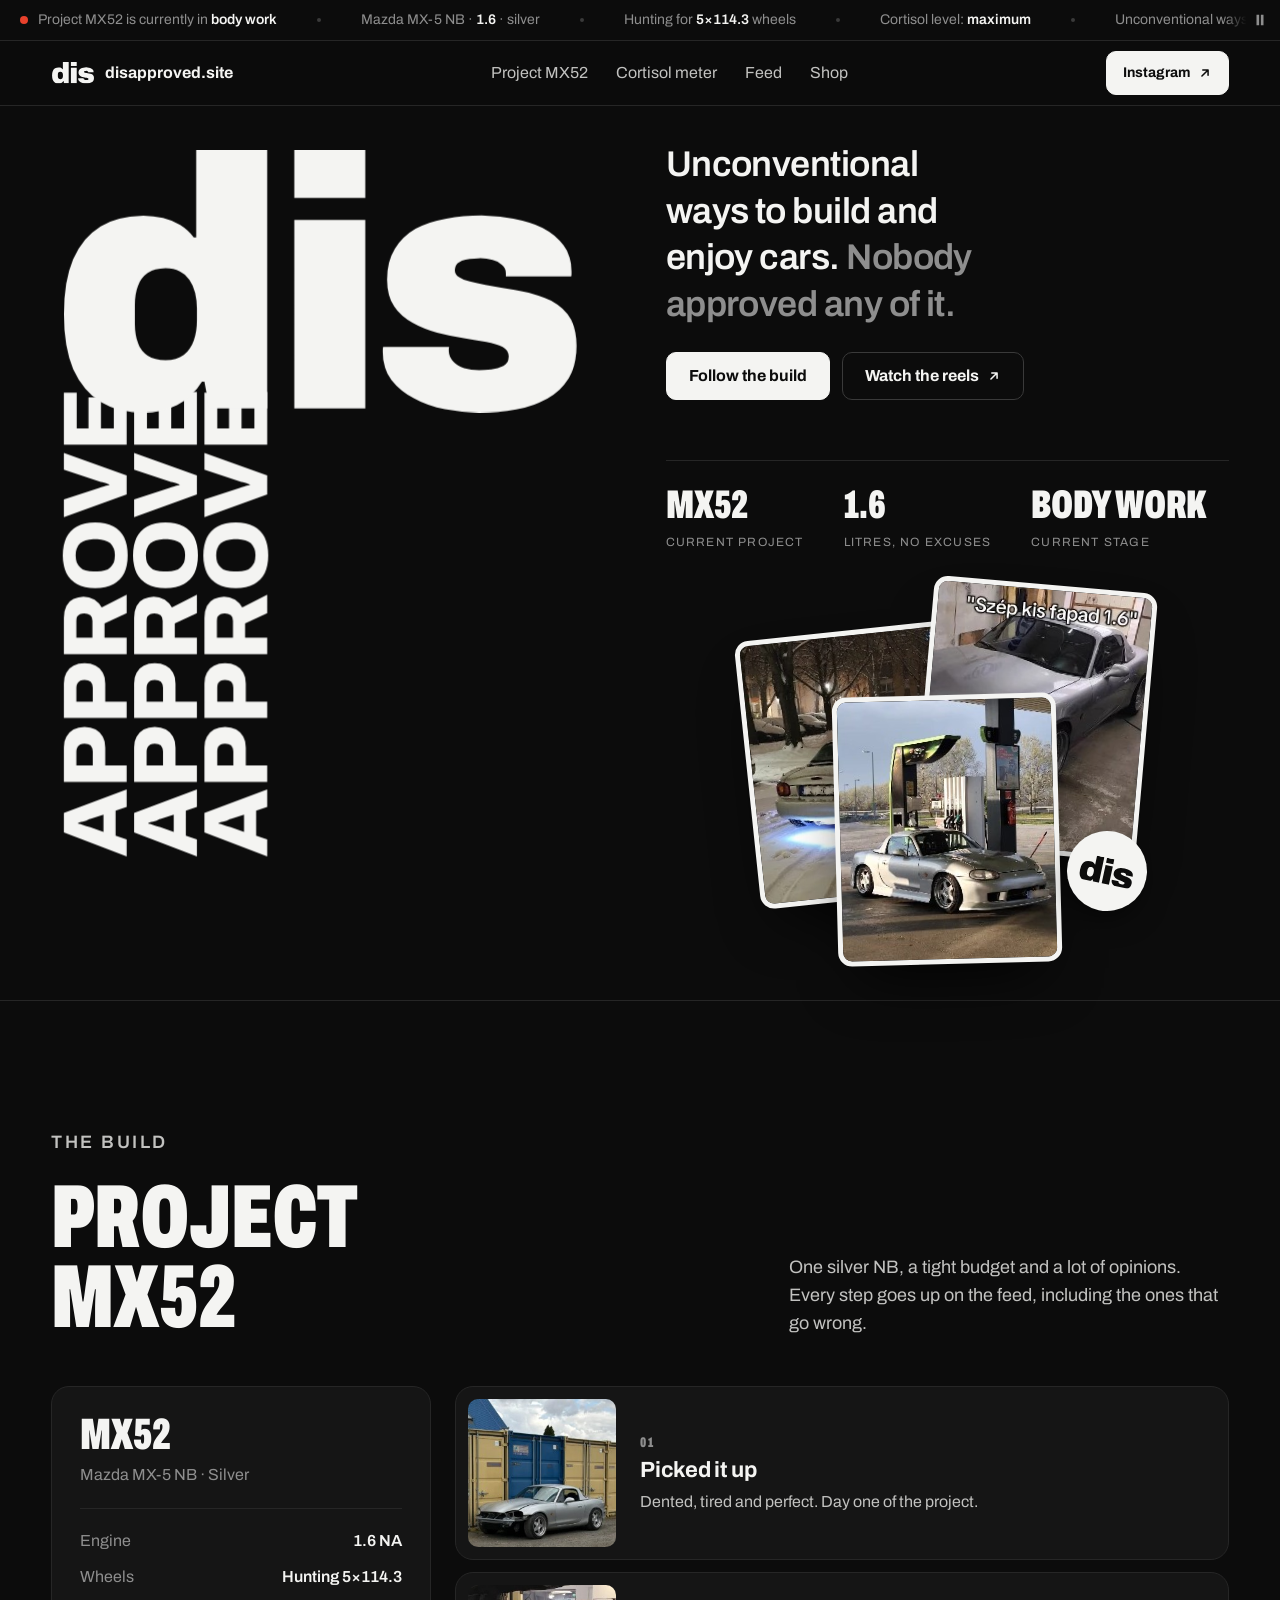
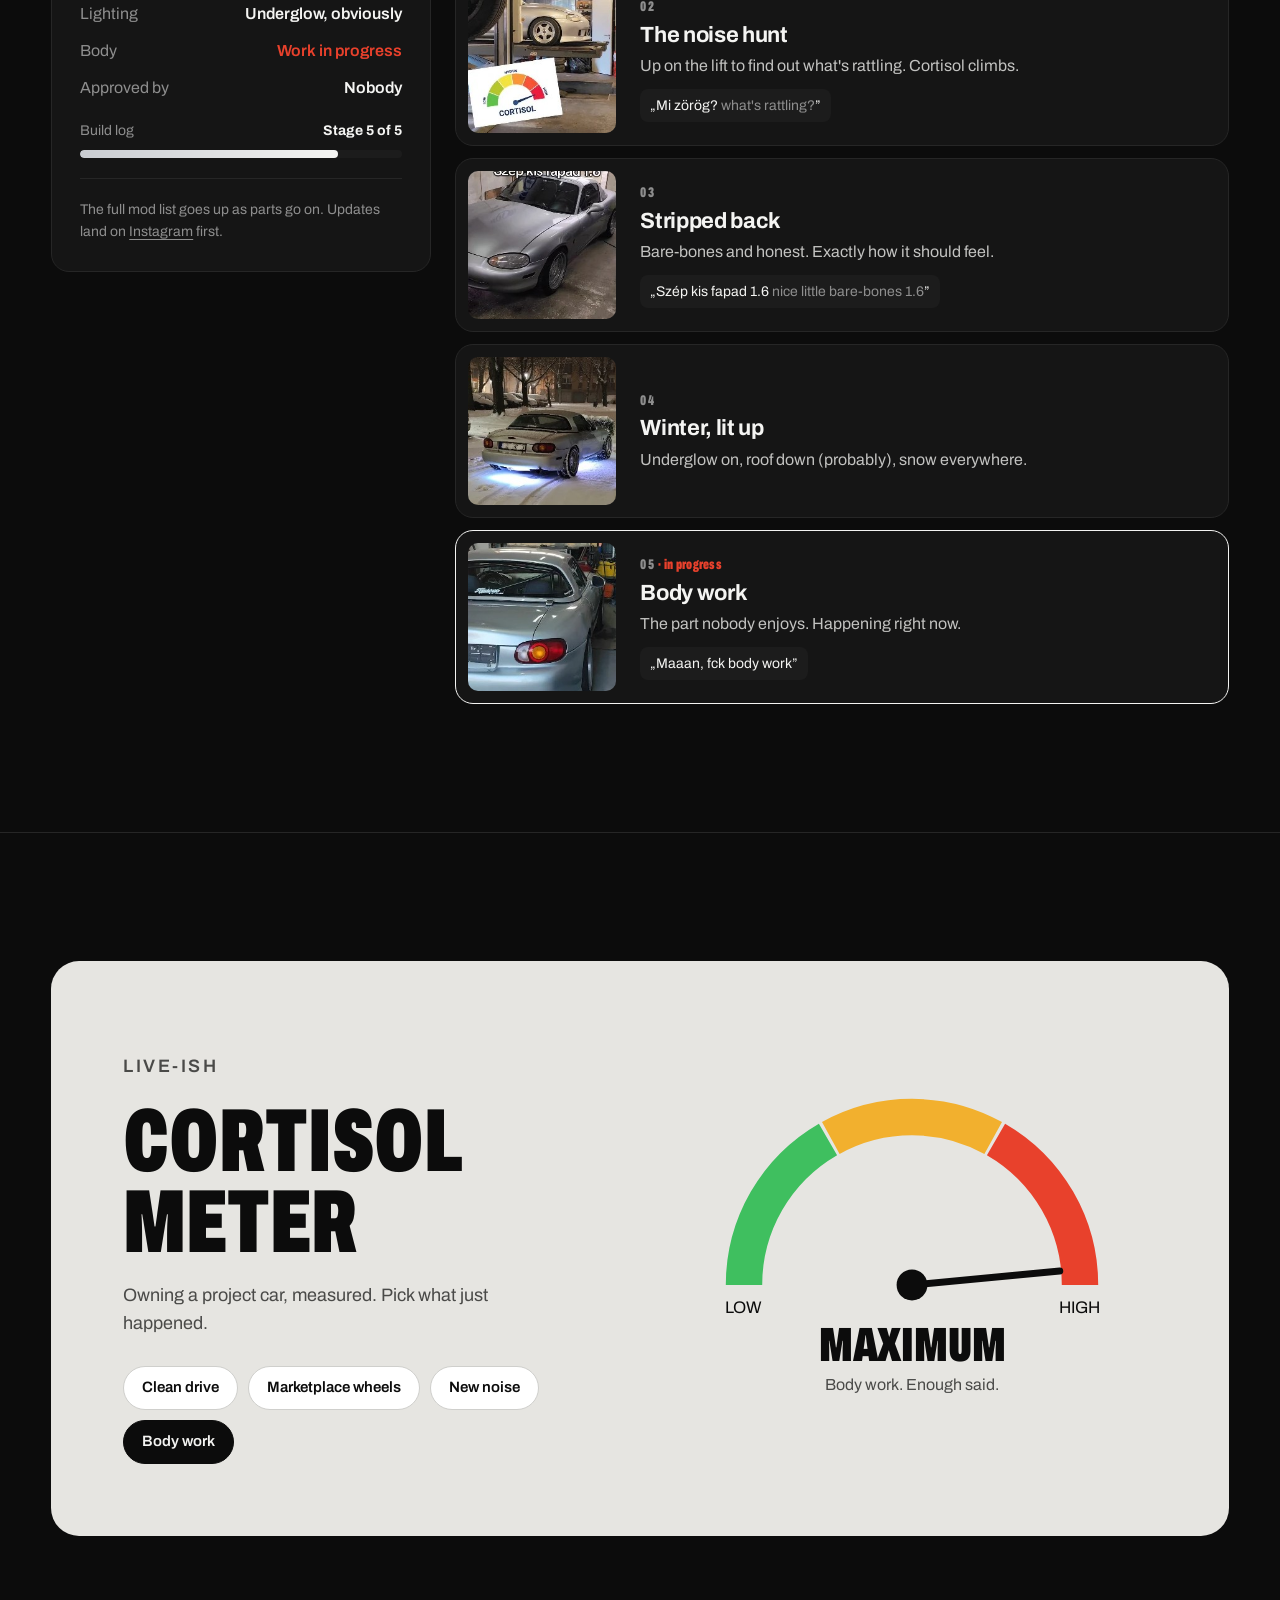
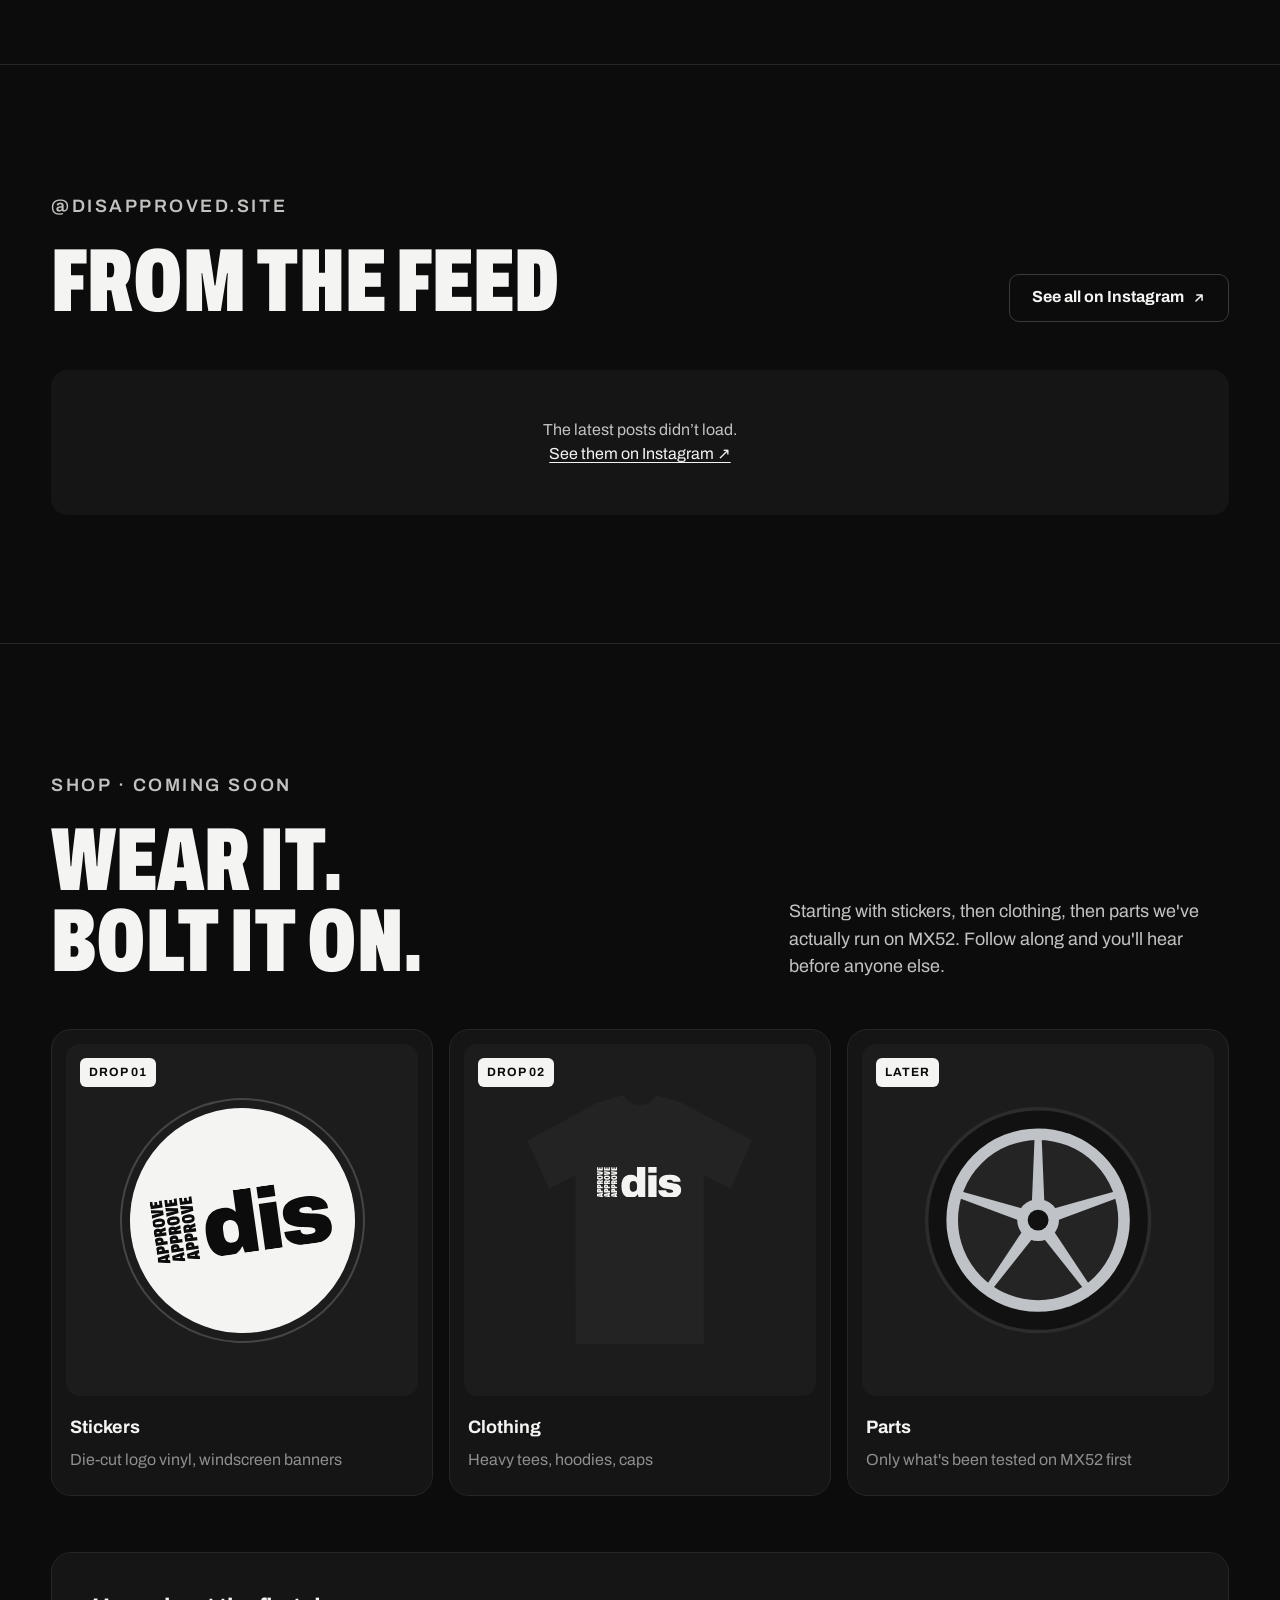
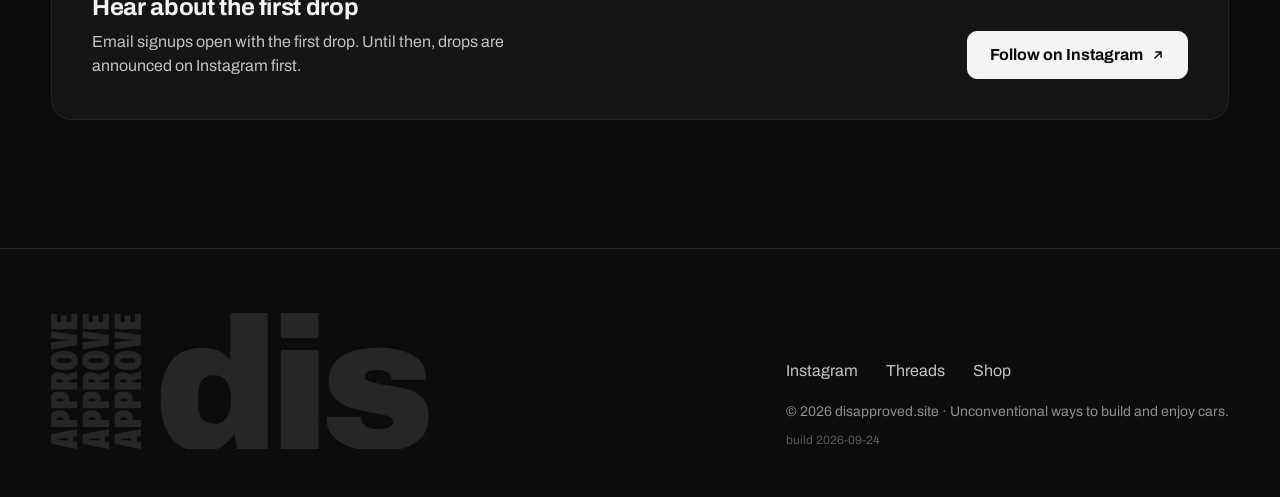
==== commit a9f27c62: "Restore the rest of the original preview design - Kickers above section headings (The build, Live-is" ====
--- a/index.html
+++ b/index.html
@@ -122,9 +122,20 @@
     .entry p { color: var(--text-2); }
     .entry q { display: inline-block; margin-top: 10px; font-size: 14px; background: var(--panel-2); padding: 6px 10px; border-radius: 8px; quotes: "\201E" "\201D"; }
     .entry q span + span { color: var(--mute); }
-    .entry.now { border-color: var(--line-2); background: var(--panel-2); }
-    .entry .tag-now { display: inline-flex; align-items: center; gap: 6px; font-size: 14px; font-weight: 600; color: var(--high); margin-bottom: 4px; }
-    .entry .tag-now::before { content: ""; width: 7px; height: 7px; border-radius: 50%; background: currentColor; }
+    .entry.now { border-color: var(--fg); background: var(--panel); }
+    .entry .n { display: block; font-stretch: 62%; font-weight: 900; font-size: 14px; letter-spacing: .1em; color: var(--mute); margin-bottom: 4px; }
+    .entry .now-tag { color: var(--high); letter-spacing: .02em; }
+    .progress { margin-top: 20px; }
+    .progress .row { display: flex; justify-content: space-between; font-size: 14px; color: var(--mute); margin-bottom: 8px; }
+    .progress .row b { color: var(--fg); }
+    .bar { height: 8px; background: var(--panel-2); border-radius: 99px; overflow: hidden; }
+    .bar i { display: block; height: 100%; background: linear-gradient(90deg, var(--silver), var(--fg)); border-radius: 99px; }
+    .hero .copy .stats { flex-basis: 100%; }
+    .stats { display: flex; gap: 20px 40px; flex-wrap: wrap; margin-top: 36px; padding-top: 24px; border-top: 1px solid var(--line); }
+    .stats div { display: flex; flex-direction: column-reverse; }
+    .stats dd { font-size: 40px; line-height: 1; }
+    .stats dt { font-size: 12px; color: var(--mute); text-transform: uppercase; letter-spacing: .1em; margin-top: 8px; }
+    .meter .kicker { color: var(--mute-on-light); }
 
     /* --- Cortisol meter --- */
     .meter { display: grid; grid-template-columns: 1fr 1fr; gap: 40px 56px; align-items: center; background: var(--paper); color: var(--ink-on-light); border-radius: 28px; padding: clamp(32px, 6vw, 72px); }
@@ -196,7 +207,7 @@
     footer { border-top: 1px solid var(--line); padding: 64px 0 48px; }
     footer .wrap { display: flex; justify-content: space-between; align-items: end; gap: 32px; flex-wrap: wrap; }
     footer .marks { display: flex; align-items: end; gap: 24px; }
-    footer svg.logo { width: clamp(120px, 14vw, 170px); color: var(--line-2); }
+    footer svg.logo-h { display: block; width: clamp(220px, 30vw, 420px); height: auto; color: #262626; }
     footer .badge { width: clamp(120px, 14vw, 170px); aspect-ratio: 1; border-radius: 16px; object-fit: cover; }
     footer ul { display: flex; flex-wrap: wrap; gap: 4px; list-style: none; margin-left: -12px; }
     footer ul a { display: inline-flex; align-items: center; min-height: 44px; padding: 0 12px; color: var(--text-2); border-radius: 8px; }
@@ -360,6 +371,11 @@
           <a href="#build" class="btn">Follow the build</a>
           <a href="https://www.instagram.com/disapproved.site/" class="btn btn-ghost" target="_blank" rel="noopener">Watch the reels<svg class="arrow" aria-hidden="true"><use href="#arrow" /></svg></a>
         </div>
+        <dl class="stats">
+          <div><dt>Current project</dt><dd class="cond">MX52</dd></div>
+          <div><dt>Litres, no excuses</dt><dd class="cond">1.6</dd></div>
+          <div><dt>Current stage</dt><dd class="cond">Body work</dd></div>
+        </dl>
       </div>
       <div class="collage">
         <figure class="shot s1"><img src="img/snow.jpg" width="238" height="288" alt="The silver MX-5 in the snow with purple underglow" fetchpriority="high" /></figure>
@@ -372,28 +388,35 @@
     <section id="build">
       <div class="wrap">
         <div class="head">
-          <h2 class="cond rise">Project<br />MX52</h2>
+          <div>
+            <p class="kicker rise">The build</p>
+            <h2 class="cond rise">Project<br />MX52</h2>
+          </div>
           <p class="rise">One silver NB, a tight budget and a lot of opinions. Every step goes up on the feed, including the ones that go wrong.</p>
         </div>
         <div class="build">
           <aside class="spec rise" aria-label="Car details">
             <p class="model cond">MX52</p>
-            <p class="sub">Mazda MX-5, second generation (NB)</p>
+            <p class="sub">Mazda MX-5 NB · Silver</p>
             <dl>
-              <dt>Colour</dt><dd>Silver</dd>
-              <dt>Engine</dt><dd>1.6</dd>
-              <dt>Wheels</dt><dd>Looking for 5×114.3</dd>
-              <dt>Lighting</dt><dd>Underglow</dd>
-              <dt>Stage</dt><dd class="now">Body work</dd>
+              <dt>Engine</dt><dd>1.6 NA</dd>
+              <dt>Wheels</dt><dd>Hunting 5×114.3</dd>
+              <dt>Lighting</dt><dd>Underglow, obviously</dd>
+              <dt>Body</dt><dd class="now">Work in progress</dd>
+              <dt>Approved by</dt><dd>Nobody</dd>
             </dl>
+            <div class="progress" role="img" aria-label="Build log: stage 5 of 5, in progress">
+              <div class="row"><span>Build log</span><b>Stage 5 of 5</b></div>
+              <div class="bar"><i style="width: 80%"></i></div>
+            </div>
             <p class="more">The full mod list goes up as parts go on. Updates land on <a href="https://www.instagram.com/disapproved.site/" target="_blank" rel="noopener">Instagram</a> first.</p>
           </aside>
           <ol class="log">
-            <li class="entry rise"><img src="img/containers.jpg" width="148" height="148" alt="The MX-5 parked by shipping containers, front bumper dented" loading="lazy" decoding="async" /><div><h3>Picked it up</h3><p>Dented, tired and exactly right. Day one of the project.</p></div></li>
-            <li class="entry rise"><img src="img/lift.jpg" width="148" height="148" alt="The MX-5 up on a lift" loading="lazy" decoding="async" /><div><h3>The noise hunt</h3><p>Up on the lift to find what's rattling. Cortisol climbs.</p><q><span lang="hu">Mi zörög?</span> <span>what's rattling?</span></q></div></li>
-            <li class="entry rise"><img src="img/fapad.jpg" width="148" height="148" alt="The MX-5 in the workshop" loading="lazy" decoding="async" /><div><h3>Stripped back</h3><p>Bare-bones and honest. How it should feel.</p><q><span lang="hu">Szép kis fapad 1.6</span> <span>nice little bare-bones 1.6</span></q></div></li>
-            <li class="entry rise"><img src="img/snow.jpg" width="148" height="148" alt="The MX-5 in the snow with underglow on" loading="lazy" decoding="async" /><div><h3>Winter, lit up</h3><p>Underglow on, snow everywhere, still driven.</p></div></li>
-            <li class="entry now rise" aria-current="step"><img src="img/bodywork.jpg" width="148" height="148" alt="The MX-5 in the body shop" loading="lazy" decoding="async" /><div><span class="tag-now">Happening now</span><h3>Body work</h3><p>The part nobody enjoys.</p><q>Maaan, fck body work</q></div></li>
+            <li class="entry rise"><img src="img/containers.jpg" width="148" height="148" alt="The MX-5 parked by shipping containers, front bumper dented" loading="lazy" decoding="async" /><div><span class="n">01</span><h3>Picked it up</h3><p>Dented, tired and perfect. Day one of the project.</p></div></li>
+            <li class="entry rise"><img src="img/lift.jpg" width="148" height="148" alt="The MX-5 up on a lift" loading="lazy" decoding="async" /><div><span class="n">02</span><h3>The noise hunt</h3><p>Up on the lift to find out what's rattling. Cortisol climbs.</p><q><span lang="hu">Mi zörög?</span> <span>what's rattling?</span></q></div></li>
+            <li class="entry rise"><img src="img/fapad.jpg" width="148" height="148" alt="The MX-5 in the workshop" loading="lazy" decoding="async" /><div><span class="n">03</span><h3>Stripped back</h3><p>Bare-bones and honest. Exactly how it should feel.</p><q><span lang="hu">Szép kis fapad 1.6</span> <span>nice little bare-bones 1.6</span></q></div></li>
+            <li class="entry rise"><img src="img/snow.jpg" width="148" height="148" alt="The MX-5 in the snow with underglow on" loading="lazy" decoding="async" /><div><span class="n">04</span><h3>Winter, lit up</h3><p>Underglow on, roof down (probably), snow everywhere.</p></div></li>
+            <li class="entry now rise" aria-current="step"><img src="img/bodywork.jpg" width="148" height="148" alt="The MX-5 in the body shop" loading="lazy" decoding="async" /><div><span class="n">05 <span class="now-tag">· in progress</span></span><h3>Body work</h3><p>The part nobody enjoys. Happening right now.</p><q>Maaan, fck body work</q></div></li>
           </ol>
         </div>
       </div>
@@ -403,6 +426,7 @@
       <div class="wrap">
         <div class="meter rise">
           <div>
+            <p class="kicker rise">Live-ish</p>
             <h2 class="cond rise">Cortisol<br />meter</h2>
             <p>Owning a project car, measured. Pick what just happened.</p>
             <div class="triggers" role="group" aria-label="What just happened">
@@ -432,6 +456,7 @@
       <div class="wrap">
         <div class="head">
           <div>
+            <p class="kicker rise">@disapproved.site</p>
             <h2 class="cond rise">From the feed</h2>
             <p class="feed-updated" id="feed-updated" aria-live="polite" hidden></p>
           </div>
@@ -523,7 +548,7 @@
   <footer>
     <div class="wrap">
       <div class="marks">
-        <svg class="logo" viewBox="0 0 1507 1983" aria-hidden="true"><use href="#logo" /></svg>
+        <svg class="logo-h" viewBox="0 0 2045 725" aria-hidden="true"><use href="#logo-h" /></svg>
         <img class="badge" src="img/badge.png" alt="" loading="lazy" decoding="async" onerror="this.remove()" />
       </div>
       <div>
